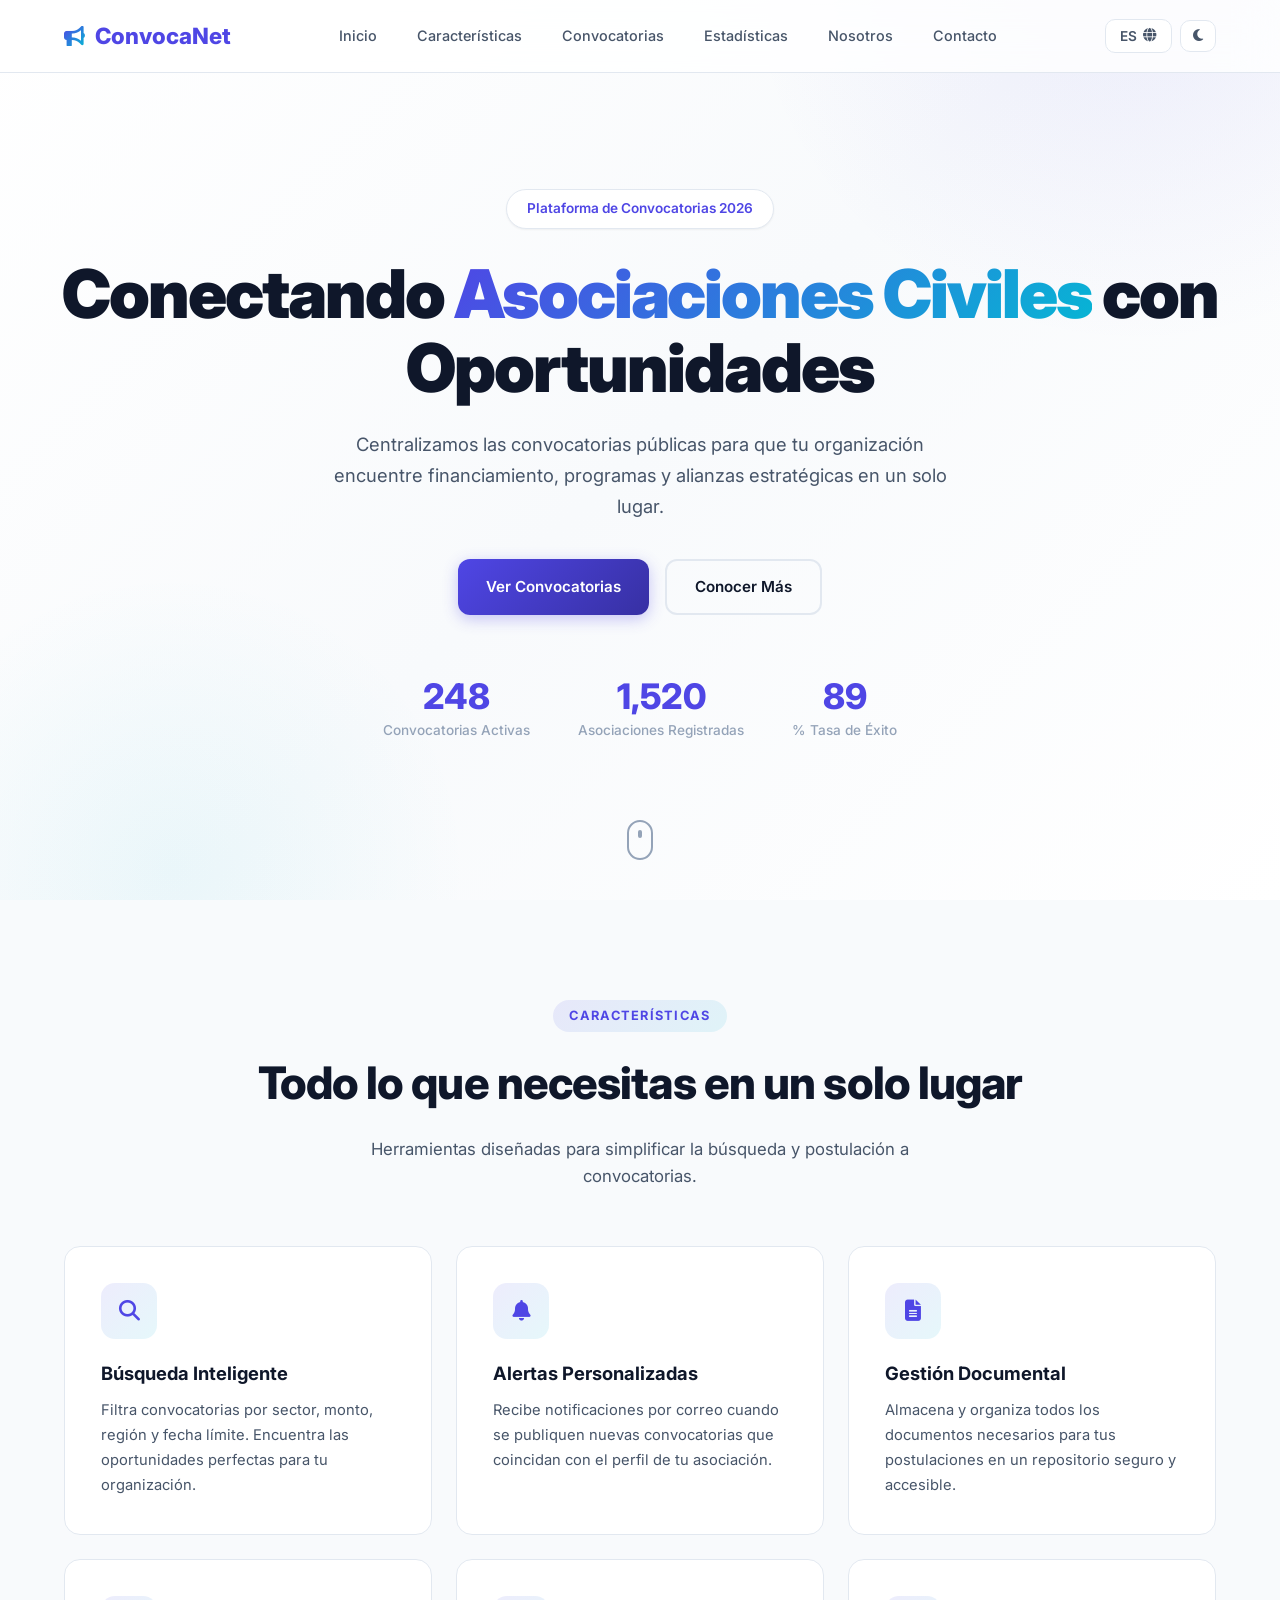
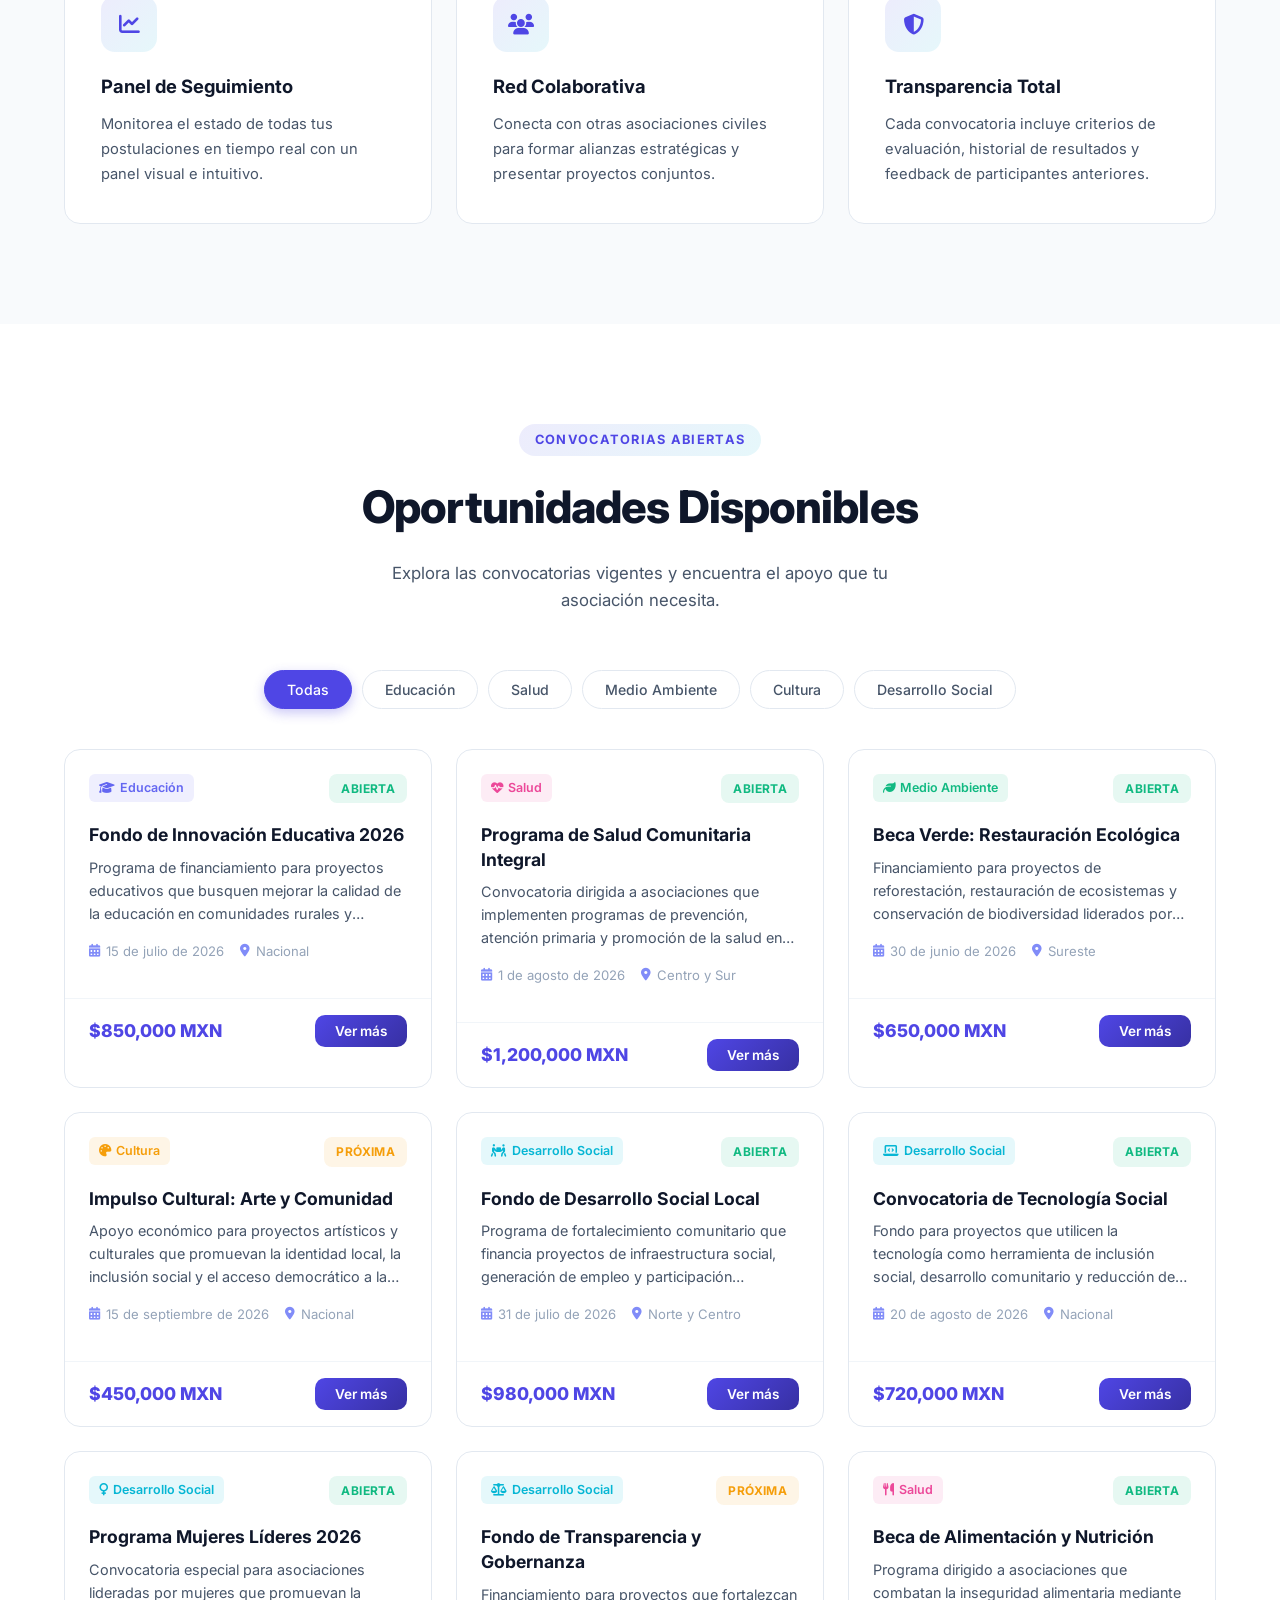
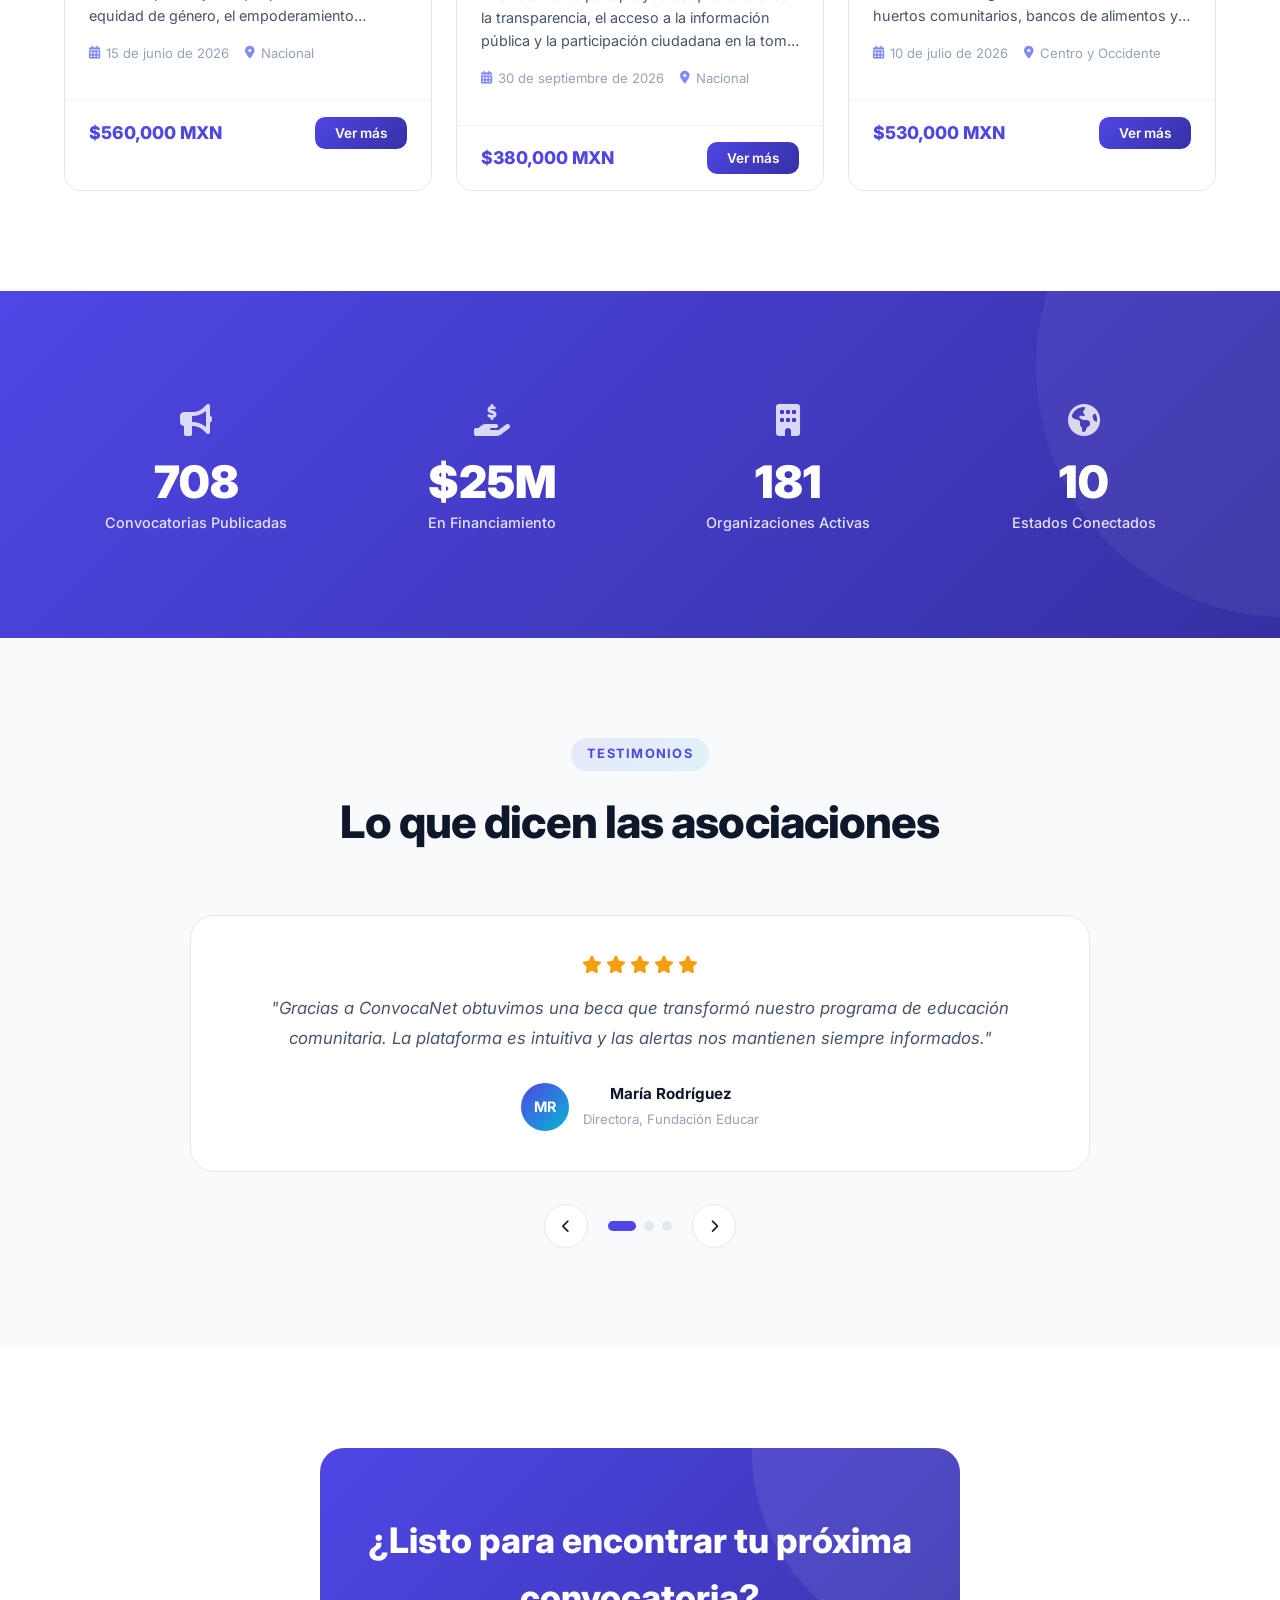
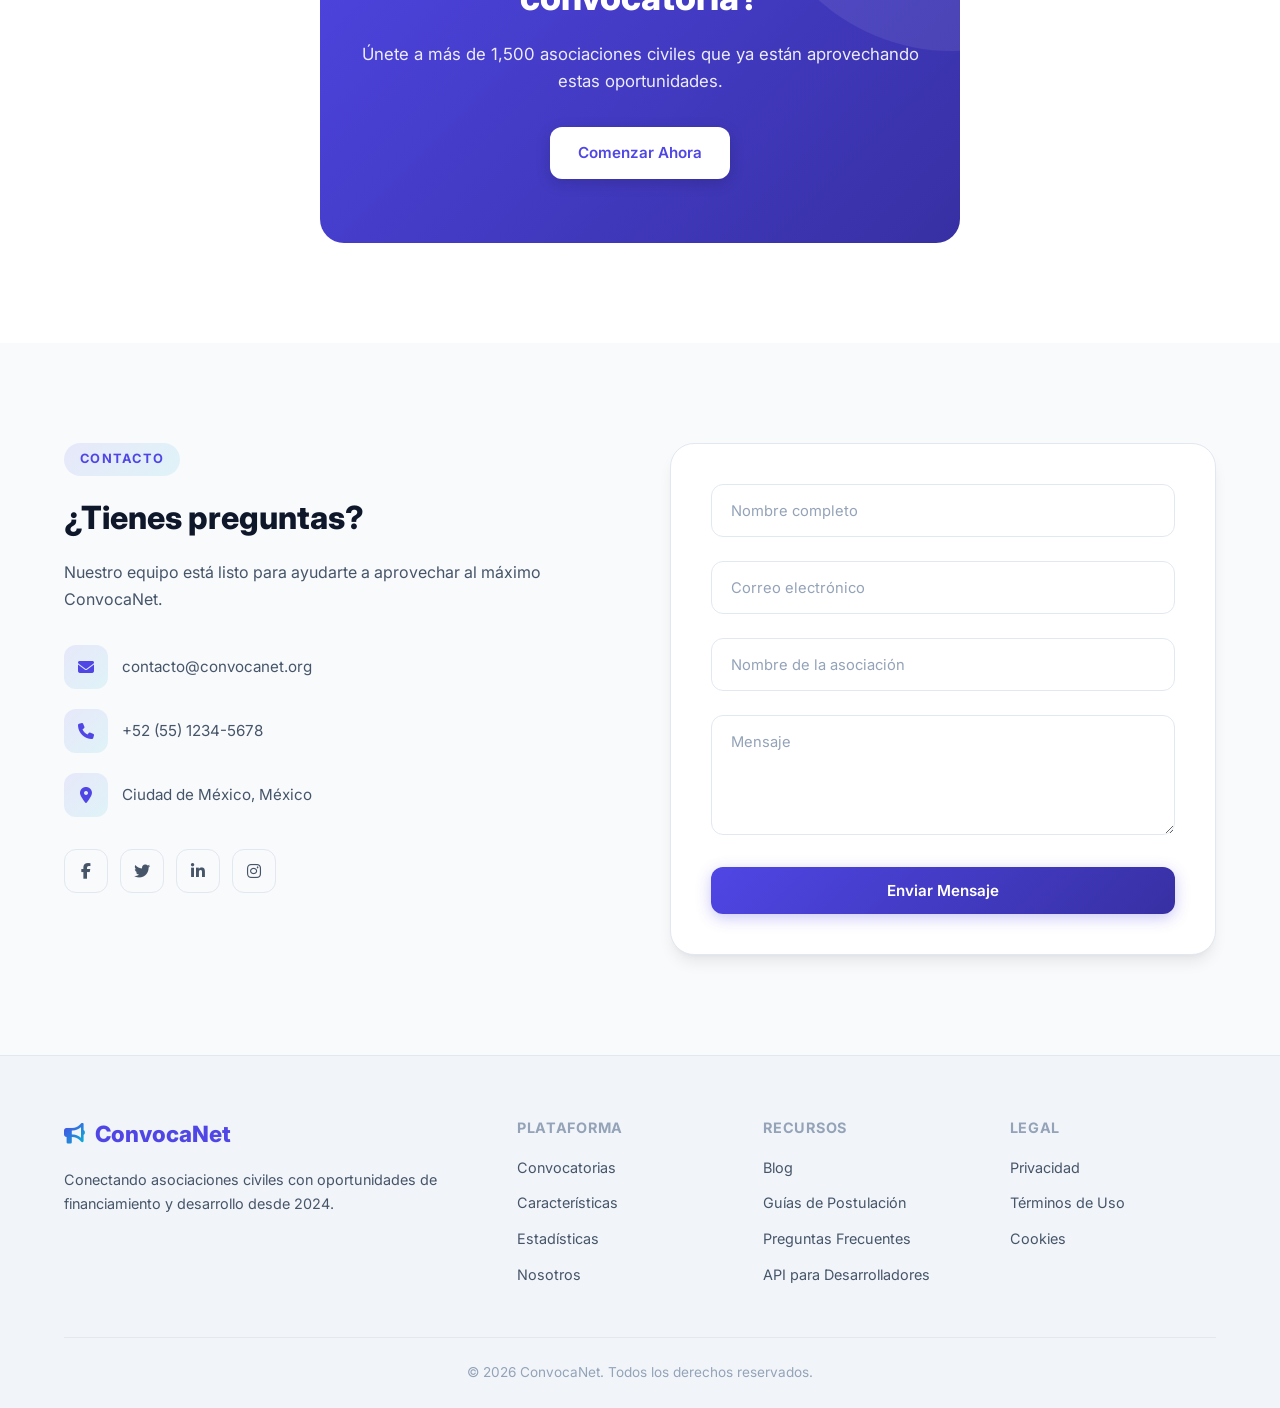
==== index.html @ 748381d0 "Initial commit - ConvocaNet landing page + Flutter app" ====
<!DOCTYPE html>
<html lang="es" data-theme="light">
<head>
    <meta charset="UTF-8">
    <meta name="viewport" content="width=device-width, initial-scale=1.0">
    <title>ConvocaNet - Convocatorias para Asociaciones Civiles</title>
    <link rel="stylesheet" href="styles.css">
    <link href="https://fonts.googleapis.com/css2?family=Inter:wght@300;400;500;600;700;800;900&display=swap" rel="stylesheet">
    <link rel="stylesheet" href="https://cdnjs.cloudflare.com/ajax/libs/font-awesome/6.5.0/css/all.min.css">
</head>
<body>
    <div class="page-particles" id="particles"></div>
    <!-- Navbar -->
    <nav class="navbar" id="navbar">
        <div class="container nav-container">
            <a href="#" class="logo">
                <i class="fas fa-bullhorn"></i>
                <span>ConvocaNet</span>
            </a>
            <ul class="nav-links" id="navLinks">
                <li><a href="#inicio" data-i18n="nav_inicio">Inicio</a></li>
                <li><a href="#caracteristicas" data-i18n="nav_caracteristicas">Características</a></li>
                <li><a href="#convocatorias" data-i18n="nav_convocatorias">Convocatorias</a></li>
                <li><a href="#estadisticas" data-i18n="nav_estadisticas">Estadísticas</a></li>
                <li><a href="#nosotros" data-i18n="nav_nosotros">Nosotros</a></li>
                <li><a href="#contacto" data-i18n="nav_contacto">Contacto</a></li>
            </ul>
            <div class="nav-controls">
                <button class="lang-toggle" id="langToggle" title="Cambiar idioma">
                    <span class="lang-label">ES</span>
                    <i class="fas fa-globe"></i>
                </button>
                <button class="theme-toggle" id="themeToggle" title="Cambiar tema">
                    <i class="fas fa-moon" id="themeIcon"></i>
                </button>
                <button class="hamburger" id="hamburger">
                    <span></span>
                    <span></span>
                    <span></span>
                </button>
            </div>
        </div>
    </nav>

    <!-- Hero Section -->
    <section class="hero" id="inicio">
        <div class="container hero-content">
            <div class="hero-badge" data-i18n="hero_badge">Plataforma de Convocatorias 2026</div>
            <h1 data-i18n="hero_title">Conectando <span class="gradient-text">Asociaciones Civiles</span> con Oportunidades</h1>
            <p class="hero-subtitle" data-i18n="hero_subtitle">Centralizamos las convocatorias públicas para que tu organización encuentre financiamiento, programas y alianzas estratégicas en un solo lugar.</p>
            <div class="hero-buttons">
                <a href="#convocatorias" class="btn btn-primary" data-i18n="hero_btn_ver">Ver Convocatorias</a>
                <a href="#nosotros" class="btn btn-outline" data-i18n="hero_btn_conocer">Conocer Más</a>
            </div>
            <div class="hero-stats">
                <div class="hero-stat">
                    <span class="stat-number" data-count="248">0</span>
                    <span data-i18n="hero_stat_activas">Convocatorias Activas</span>
                </div>
                <div class="hero-stat">
                    <span class="stat-number" data-count="1520">0</span>
                    <span data-i18n="hero_stat_asociaciones">Asociaciones Registradas</span>
                </div>
                <div class="hero-stat">
                    <span class="stat-number" data-count="89">0</span>
                    <span data-i18n="hero_stat_exitos">% Tasa de Éxito</span>
                </div>
            </div>
        </div>
        <div class="scroll-indicator">
            <div class="mouse">
                <div class="wheel"></div>
            </div>
        </div>
    </section>

    <!-- Features Section -->
    <section class="features" id="caracteristicas">
        <div class="container">
            <div class="section-header">
                <span class="section-tag" data-i18n="features_tag">CARACTERÍSTICAS</span>
                <h2 data-i18n="features_title">Todo lo que necesitas en un solo lugar</h2>
                <p data-i18n="features_subtitle">Herramientas diseñadas para simplificar la búsqueda y postulación a convocatorias.</p>
            </div>
            <div class="features-grid">
                <div class="feature-card" data-aos="fade-up">
                    <div class="feature-icon">
                        <i class="fas fa-search"></i>
                    </div>
                    <h3 data-i18n="feature1_title">Búsqueda Inteligente</h3>
                    <p data-i18n="feature1_desc">Filtra convocatorias por sector, monto, región y fecha límite. Encuentra las oportunidades perfectas para tu organización.</p>
                </div>
                <div class="feature-card" data-aos="fade-up" data-aos-delay="100">
                    <div class="feature-icon">
                        <i class="fas fa-bell"></i>
                    </div>
                    <h3 data-i18n="feature2_title">Alertas Personalizadas</h3>
                    <p data-i18n="feature2_desc">Recibe notificaciones por correo cuando se publiquen nuevas convocatorias que coincidan con el perfil de tu asociación.</p>
                </div>
                <div class="feature-card" data-aos="fade-up" data-aos-delay="200">
                    <div class="feature-icon">
                        <i class="fas fa-file-alt"></i>
                    </div>
                    <h3 data-i18n="feature3_title">Gestión Documental</h3>
                    <p data-i18n="feature3_desc">Almacena y organiza todos los documentos necesarios para tus postulaciones en un repositorio seguro y accesible.</p>
                </div>
                <div class="feature-card" data-aos="fade-up" data-aos-delay="300">
                    <div class="feature-icon">
                        <i class="fas fa-chart-line"></i>
                    </div>
                    <h3 data-i18n="feature4_title">Panel de Seguimiento</h3>
                    <p data-i18n="feature4_desc">Monitorea el estado de todas tus postulaciones en tiempo real con un panel visual e intuitivo.</p>
                </div>
                <div class="feature-card" data-aos="fade-up" data-aos-delay="400">
                    <div class="feature-icon">
                        <i class="fas fa-users"></i>
                    </div>
                    <h3 data-i18n="feature5_title">Red Colaborativa</h3>
                    <p data-i18n="feature5_desc">Conecta con otras asociaciones civiles para formar alianzas estratégicas y presentar proyectos conjuntos.</p>
                </div>
                <div class="feature-card" data-aos="fade-up" data-aos-delay="500">
                    <div class="feature-icon">
                        <i class="fas fa-shield-alt"></i>
                    </div>
                    <h3 data-i18n="feature6_title">Transparencia Total</h3>
                    <p data-i18n="feature6_desc">Cada convocatoria incluye criterios de evaluación, historial de resultados y feedback de participantes anteriores.</p>
                </div>
            </div>
        </div>
    </section>

    <!-- Convocatorias Section -->
    <section class="convocatorias" id="convocatorias">
        <div class="container">
            <div class="section-header">
                <span class="section-tag" data-i18n="conv_tag">CONVOCATORIAS ABIERTAS</span>
                <h2 data-i18n="conv_title">Oportunidades Disponibles</h2>
                <p data-i18n="conv_subtitle">Explora las convocatorias vigentes y encuentra el apoyo que tu asociación necesita.</p>
            </div>
            <div class="conv-filters">
                <button class="filter-btn active" data-filter="todas" data-i18n="filter_todas">Todas</button>
                <button class="filter-btn" data-filter="educacion" data-i18n="filter_edu">Educación</button>
                <button class="filter-btn" data-filter="salud" data-i18n="filter_salud">Salud</button>
                <button class="filter-btn" data-filter="medioambiente" data-i18n="filter_ambiente">Medio Ambiente</button>
                <button class="filter-btn" data-filter="cultura" data-i18n="filter_cultura">Cultura</button>
                <button class="filter-btn" data-filter="social" data-i18n="filter_social">Desarrollo Social</button>
            </div>
            <div class="conv-grid" id="convGrid">
                <!-- Cards will be injected by JS -->
            </div>
        </div>
    </section>

    <!-- Stats Section -->
    <section class="stats" id="estadisticas">
        <div class="container">
            <div class="stats-grid">
                <div class="stat-card">
                    <div class="stat-icon"><i class="fas fa-bullhorn"></i></div>
                    <div class="stat-value" data-count="1250">0</div>
                    <div class="stat-label" data-i18n="stats_publicadas">Convocatorias Publicadas</div>
                </div>
                <div class="stat-card">
                    <div class="stat-icon"><i class="fas fa-hand-holding-usd"></i></div>
                    <div class="stat-value">$<span data-count="45">0</span>M</div>
                    <div class="stat-label" data-i18n="stats_financiamiento">En Financiamiento</div>
                </div>
                <div class="stat-card">
                    <div class="stat-icon"><i class="fas fa-building"></i></div>
                    <div class="stat-value" data-count="320">0</div>
                    <div class="stat-label" data-i18n="stats_organizaciones">Organizaciones Activas</div>
                </div>
                <div class="stat-card">
                    <div class="stat-icon"><i class="fas fa-globe-americas"></i></div>
                    <div class="stat-value" data-count="18">0</div>
                    <div class="stat-label" data-i18n="stats_estados">Estados Conectados</div>
                </div>
            </div>
        </div>
    </section>

    <!-- Testimonials -->
    <section class="testimonials" id="nosotros">
        <div class="container">
            <div class="section-header">
                <span class="section-tag" data-i18n="test_tag">TESTIMONIOS</span>
                <h2 data-i18n="test_title">Lo que dicen las asociaciones</h2>
            </div>
            <div class="testimonial-carousel">
                <div class="testimonial-track" id="testimonialTrack">
                    <div class="testimonial-card">
                        <div class="testimonial-stars">
                            <i class="fas fa-star"></i><i class="fas fa-star"></i><i class="fas fa-star"></i><i class="fas fa-star"></i><i class="fas fa-star"></i>
                        </div>
                        <p data-i18n="test1_text">"Gracias a ConvocaNet obtuvimos una beca que transformó nuestro programa de educación comunitaria. La plataforma es intuitiva y las alertas nos mantienen siempre informados."</p>
                        <div class="testimonial-author">
                            <div class="author-avatar">MR</div>
                            <div>
                                <strong>María Rodríguez</strong>
                                <span data-i18n="test1_role">Directora, Fundación Educar</span>
                            </div>
                        </div>
                    </div>
                    <div class="testimonial-card">
                        <div class="testimonial-stars">
                            <i class="fas fa-star"></i><i class="fas fa-star"></i><i class="fas fa-star"></i><i class="fas fa-star"></i><i class="fas fa-star"></i>
                        </div>
                        <p data-i18n="test2_text">"La red colaborativa nos permitió encontrar aliados para un proyecto ambiental que ahora impacta a 5 comunidades. Una herramienta indispensable."</p>
                        <div class="testimonial-author">
                            <div class="author-avatar">CL</div>
                            <div>
                                <strong>Carlos López</strong>
                                <span data-i18n="test2_role">Coordinador, EcoVerde A.C.</span>
                            </div>
                        </div>
                    </div>
                    <div class="testimonial-card">
                        <div class="testimonial-stars">
                            <i class="fas fa-star"></i><i class="fas fa-star"></i><i class="fas fa-star"></i><i class="fas fa-star"></i><i class="fas fa-star-half-alt"></i>
                        </div>
                        <p data-i18n="test3_text">"El panel de seguimiento nos da claridad sobre el estado de nuestras postulaciones. Ya no perdemos oportunidades por fechas límite."</p>
                        <div class="testimonial-author">
                            <div class="author-avatar">AP</div>
                            <div>
                                <strong>Ana Patricia Sánchez</strong>
                                <span data-i18n="test3_role">Presidenta, Manos Unidas A.C.</span>
                            </div>
                        </div>
                    </div>
                </div>
                <div class="carousel-controls">
                    <button class="carousel-btn" id="prevBtn"><i class="fas fa-chevron-left"></i></button>
                    <div class="carousel-dots" id="carouselDots"></div>
                    <button class="carousel-btn" id="nextBtn"><i class="fas fa-chevron-right"></i></button>
                </div>
            </div>
        </div>
    </section>

    <!-- CTA Section -->
    <section class="cta">
        <div class="container">
            <div class="cta-content">
                <h2 data-i18n="cta_title">¿Listo para encontrar tu próxima convocatoria?</h2>
                <p data-i18n="cta_subtitle">Únete a más de 1,500 asociaciones civiles que ya están aprovechando estas oportunidades.</p>
                <a href="#contacto" class="btn btn-white" data-i18n="cta_btn">Comenzar Ahora</a>
            </div>
        </div>
    </section>

    <!-- Contact Section -->
    <section class="contact" id="contacto">
        <div class="container">
            <div class="contact-wrapper">
                <div class="contact-info">
                    <span class="section-tag" data-i18n="contact_tag">CONTACTO</span>
                    <h2 data-i18n="contact_title">¿Tienes preguntas?</h2>
                    <p data-i18n="contact_subtitle">Nuestro equipo está listo para ayudarte a aprovechar al máximo ConvocaNet.</p>
                    <div class="contact-details">
                        <div class="contact-item">
                            <i class="fas fa-envelope"></i>
                            <span>contacto@convocanet.org</span>
                        </div>
                        <div class="contact-item">
                            <i class="fas fa-phone"></i>
                            <span>+52 (55) 1234-5678</span>
                        </div>
                        <div class="contact-item">
                            <i class="fas fa-map-marker-alt"></i>
                            <span data-i18n="contact_dir">Ciudad de México, México</span>
                        </div>
                    </div>
                    <div class="social-links">
                        <a href="#"><i class="fab fa-facebook-f"></i></a>
                        <a href="#"><i class="fab fa-twitter"></i></a>
                        <a href="#"><i class="fab fa-linkedin-in"></i></a>
                        <a href="#"><i class="fab fa-instagram"></i></a>
                    </div>
                </div>
                <form class="contact-form" id="contactForm">
                    <div class="form-group">
                        <input type="text" id="name" required placeholder=" ">
                        <label for="name" data-i18n="form_nombre">Nombre completo</label>
                    </div>
                    <div class="form-group">
                        <input type="email" id="email" required placeholder=" ">
                        <label for="email" data-i18n="form_email">Correo electrónico</label>
                    </div>
                    <div class="form-group">
                        <input type="text" id="org" required placeholder=" ">
                        <label for="org" data-i18n="form_org">Nombre de la asociación</label>
                    </div>
                    <div class="form-group">
                        <textarea id="message" rows="4" required placeholder=" "></textarea>
                        <label for="message" data-i18n="form_msg">Mensaje</label>
                    </div>
                    <button type="submit" class="btn btn-primary btn-full" data-i18n="form_btn">Enviar Mensaje</button>
                </form>
            </div>
        </div>
    </section>

    <!-- Footer -->
    <footer class="footer">
        <div class="container">
            <div class="footer-grid">
                <div class="footer-brand">
                    <a href="#" class="logo">
                        <i class="fas fa-bullhorn"></i>
                        <span>ConvocaNet</span>
                    </a>
                    <p data-i18n="footer_desc">Conectando asociaciones civiles con oportunidades de financiamiento y desarrollo desde 2024.</p>
                </div>
                <div class="footer-links">
                    <h4 data-i18n="footer_plataforma">Plataforma</h4>
                    <ul>
                        <li><a href="#convocatorias" data-i18n="footer_conv">Convocatorias</a></li>
                        <li><a href="#caracteristicas" data-i18n="footer_feat">Características</a></li>
                        <li><a href="#estadisticas" data-i18n="footer_stats">Estadísticas</a></li>
                        <li><a href="#nosotros" data-i18n="footer_nosotros">Nosotros</a></li>
                    </ul>
                </div>
                <div class="footer-links">
                    <h4 data-i18n="footer_recursos">Recursos</h4>
                    <ul>
                        <li><a href="#" data-i18n="footer_blog">Blog</a></li>
                        <li><a href="#" data-i18n="footer_guia">Guías de Postulación</a></li>
                        <li><a href="#" data-i18n="footer_faq">Preguntas Frecuentes</a></li>
                        <li><a href="#" data-i18n="footer_api">API para Desarrolladores</a></li>
                    </ul>
                </div>
                <div class="footer-links">
                    <h4 data-i18n="footer_legal">Legal</h4>
                    <ul>
                        <li><a href="#" data-i18n="footer_priv">Privacidad</a></li>
                        <li><a href="#" data-i18n="footer_terms">Términos de Uso</a></li>
                        <li><a href="#" data-i18n="footer_cookies">Cookies</a></li>
                    </ul>
                </div>
            </div>
            <div class="footer-bottom">
                <p data-i18n="footer_copy">&copy; 2026 ConvocaNet. Todos los derechos reservados.</p>
            </div>
        </div>
    </footer>

    <!-- Modal -->
    <div class="modal-overlay" id="modalOverlay">
        <div class="modal" id="modal">
            <button class="modal-close" id="modalClose"><i class="fas fa-times"></i></button>
            <div class="modal-body" id="modalBody"></div>
        </div>
    </div>

    <!-- Toast -->
    <div class="toast" id="toast">
        <i class="fas fa-check-circle"></i>
        <span id="toastMsg"></span>
    </div>

    <script src="script.js"></script>
</body>
</html>
---- styles.css ----
/* ===== CSS Variables ===== */
:root {
    --primary: #4f46e5;
    --primary-light: #818cf8;
    --primary-dark: #3730a3;
    --accent: #06b6d4;
    --accent-light: #67e8f9;
    --success: #10b981;
    --warning: #f59e0b;
    --danger: #ef4444;

    --bg: #ffffff;
    --bg-secondary: #f8fafc;
    --bg-tertiary: #f1f5f9;
    --surface: #ffffff;
    --surface-hover: #f8fafc;
    --text: #0f172a;
    --text-secondary: #475569;
    --text-muted: #94a3b8;
    --border: #e2e8f0;
    --border-light: #f1f5f9;
    --shadow-sm: 0 1px 2px rgba(0,0,0,0.05);
    --shadow: 0 4px 6px -1px rgba(0,0,0,0.07), 0 2px 4px -2px rgba(0,0,0,0.05);
    --shadow-lg: 0 10px 15px -3px rgba(0,0,0,0.08), 0 4px 6px -4px rgba(0,0,0,0.05);
    --shadow-xl: 0 20px 25px -5px rgba(0,0,0,0.1), 0 8px 10px -6px rgba(0,0,0,0.05);
    --radius: 12px;
    --radius-lg: 16px;
    --radius-xl: 24px;
    --transition: 0.3s cubic-bezier(0.4, 0, 0.2, 1);
}

[data-theme="dark"] {
    --bg: #0f172a;
    --bg-secondary: #1e293b;
    --bg-tertiary: #1e293b;
    --surface: #1e293b;
    --surface-hover: #334155;
    --text: #f1f5f9;
    --text-secondary: #cbd5e1;
    --text-muted: #64748b;
    --border: #334155;
    --border-light: #1e293b;
    --shadow-sm: 0 1px 2px rgba(0,0,0,0.3);
    --shadow: 0 4px 6px -1px rgba(0,0,0,0.4), 0 2px 4px -2px rgba(0,0,0,0.3);
    --shadow-lg: 0 10px 15px -3px rgba(0,0,0,0.5), 0 4px 6px -4px rgba(0,0,0,0.4);
    --shadow-xl: 0 20px 25px -5px rgba(0,0,0,0.6), 0 8px 10px -6px rgba(0,0,0,0.5);
}

/* ===== Reset & Base ===== */
*, *::before, *::after {
    margin: 0;
    padding: 0;
    box-sizing: border-box;
}

html {
    scroll-behavior: smooth;
    scroll-padding-top: 80px;
}

body {
    font-family: 'Inter', -apple-system, BlinkMacSystemFont, sans-serif;
    background: var(--bg);
    color: var(--text);
    line-height: 1.6;
    transition: background var(--transition), color var(--transition);
    overflow-x: hidden;
}

.container {
    max-width: 1200px;
    margin: 0 auto;
    padding: 0 24px;
}

a {
    text-decoration: none;
    color: inherit;
}

/* ===== Navbar ===== */
.navbar {
    position: fixed;
    top: 0;
    left: 0;
    right: 0;
    z-index: 1000;
    background: rgba(255,255,255,0.8);
    backdrop-filter: blur(20px);
    -webkit-backdrop-filter: blur(20px);
    border-bottom: 1px solid var(--border);
    transition: all var(--transition);
}

[data-theme="dark"] .navbar {
    background: rgba(15,23,42,0.85);
}

.navbar.scrolled {
    box-shadow: var(--shadow);
}

.nav-container {
    display: flex;
    align-items: center;
    justify-content: space-between;
    height: 72px;
}

.logo {
    display: flex;
    align-items: center;
    gap: 10px;
    font-weight: 800;
    font-size: 1.4rem;
    color: var(--primary);
}

.logo i {
    font-size: 1.3rem;
    background: linear-gradient(135deg, var(--primary), var(--accent));
    -webkit-background-clip: text;
    -webkit-text-fill-color: transparent;
    background-clip: text;
}

.nav-links {
    display: flex;
    list-style: none;
    gap: 8px;
}

.nav-links a {
    padding: 8px 16px;
    border-radius: 8px;
    font-size: 0.9rem;
    font-weight: 500;
    color: var(--text-secondary);
    transition: all var(--transition);
}

.nav-links a:hover {
    color: var(--primary);
    background: var(--bg-tertiary);
}

.nav-controls {
    display: flex;
    align-items: center;
    gap: 8px;
}

.lang-toggle, .theme-toggle {
    display: flex;
    align-items: center;
    gap: 6px;
    padding: 8px 14px;
    border: 1px solid var(--border);
    border-radius: 10px;
    background: var(--surface);
    color: var(--text-secondary);
    cursor: pointer;
    font-size: 0.85rem;
    font-weight: 600;
    transition: all var(--transition);
    font-family: inherit;
}

.lang-toggle:hover, .theme-toggle:hover {
    border-color: var(--primary);
    color: var(--primary);
    background: var(--bg-tertiary);
}

.theme-toggle {
    padding: 8px 12px;
}

.hamburger {
    display: none;
    flex-direction: column;
    gap: 5px;
    background: none;
    border: none;
    cursor: pointer;
    padding: 4px;
}

.hamburger span {
    display: block;
    width: 24px;
    height: 2px;
    background: var(--text);
    border-radius: 2px;
    transition: all var(--transition);
}

.hamburger.active span:nth-child(1) {
    transform: rotate(45deg) translate(5px, 5px);
}

.hamburger.active span:nth-child(2) {
    opacity: 0;
}

.hamburger.active span:nth-child(3) {
    transform: rotate(-45deg) translate(5px, -5px);
}

/* ===== Buttons ===== */
.btn {
    display: inline-flex;
    align-items: center;
    justify-content: center;
    gap: 8px;
    padding: 14px 28px;
    border-radius: 12px;
    font-size: 0.95rem;
    font-weight: 600;
    cursor: pointer;
    transition: all var(--transition);
    border: none;
    font-family: inherit;
    position: relative;
    overflow: hidden;
}

.btn-primary {
    background: linear-gradient(135deg, var(--primary), var(--primary-dark));
    color: white;
    box-shadow: 0 4px 15px rgba(79,70,229,0.3);
}

.btn-primary:hover {
    transform: translateY(-2px);
    box-shadow: 0 8px 25px rgba(79,70,229,0.4);
}

.btn-outline {
    background: transparent;
    color: var(--text);
    border: 2px solid var(--border);
}

.btn-outline:hover {
    border-color: var(--primary);
    color: var(--primary);
    background: var(--bg-tertiary);
}

.btn-white {
    background: white;
    color: var(--primary);
    box-shadow: 0 4px 15px rgba(0,0,0,0.15);
}

.btn-white:hover {
    transform: translateY(-2px);
    box-shadow: 0 8px 25px rgba(0,0,0,0.2);
}

.btn-full {
    width: 100%;
}

/* ===== Hero Section ===== */
.hero {
    min-height: 100vh;
    display: flex;
    align-items: center;
    justify-content: center;
    position: relative;
    overflow-x: hidden;
    background: linear-gradient(135deg, var(--bg) 0%, var(--bg-secondary) 50%, var(--bg) 100%);
    padding-top: 72px;
}

.hero::before {
    content: '';
    position: absolute;
    top: -50%;
    right: -20%;
    width: 800px;
    height: 800px;
    background: radial-gradient(circle, rgba(79,70,229,0.08) 0%, transparent 70%);
    border-radius: 50%;
    animation: float 20s ease-in-out infinite;
    pointer-events: none;
}

.hero::after {
    content: '';
    position: absolute;
    bottom: -30%;
    left: -10%;
    width: 600px;
    height: 600px;
    background: radial-gradient(circle, rgba(6,182,212,0.06) 0%, transparent 70%);
    border-radius: 50%;
    animation: float 25s ease-in-out infinite reverse;
    pointer-events: none;
}

[data-theme="dark"] .hero::before {
    background: radial-gradient(circle, rgba(79,70,229,0.15) 0%, transparent 70%);
}

[data-theme="dark"] .hero::after {
    background: radial-gradient(circle, rgba(6,182,212,0.1) 0%, transparent 70%);
}

@keyframes float {
    0%, 100% { transform: translate(0, 0) rotate(0deg); }
    33% { transform: translate(30px, -30px) rotate(5deg); }
    66% { transform: translate(-20px, 20px) rotate(-3deg); }
}

.page-particles {
    position: fixed;
    inset: 0;
    overflow: hidden;
    pointer-events: none;
    z-index: 0;
}

.particle {
    position: absolute;
    width: 6px;
    height: 6px;
    background: var(--primary-light);
    border-radius: 50%;
    opacity: 0.2;
    animation: particleFloat linear infinite;
}

@keyframes particleFloat {
    0% { transform: translateY(100vh) rotate(0deg); opacity: 0; }
    10% { opacity: 0.2; }
    90% { opacity: 0.2; }
    100% { transform: translateY(-100px) rotate(720deg); opacity: 0; }
}

.hero-content {
    text-align: center;
    position: relative;
    z-index: 1;
    padding: 80px 0 120px;
}

.hero-badge {
    display: inline-flex;
    align-items: center;
    gap: 8px;
    padding: 8px 20px;
    background: var(--surface);
    border: 1px solid var(--border);
    border-radius: 50px;
    font-size: 0.85rem;
    font-weight: 600;
    color: var(--primary);
    margin-bottom: 28px;
    box-shadow: var(--shadow-sm);
    animation: fadeInDown 0.8s ease;
}

.hero h1 {
    font-size: clamp(2.5rem, 6vw, 4.2rem);
    font-weight: 900;
    line-height: 1.1;
    margin-bottom: 24px;
    letter-spacing: -0.03em;
    animation: fadeInUp 0.8s ease 0.1s both;
}

.gradient-text {
    background: linear-gradient(135deg, var(--primary), var(--accent));
    -webkit-background-clip: text;
    -webkit-text-fill-color: transparent;
    background-clip: text;
}

.hero-subtitle {
    font-size: 1.15rem;
    color: var(--text-secondary);
    max-width: 640px;
    margin: 0 auto 36px;
    line-height: 1.7;
    animation: fadeInUp 0.8s ease 0.2s both;
}

.hero-buttons {
    display: flex;
    gap: 16px;
    justify-content: center;
    flex-wrap: wrap;
    margin-bottom: 60px;
    animation: fadeInUp 0.8s ease 0.3s both;
}

.hero-stats {
    display: flex;
    gap: 48px;
    justify-content: center;
    flex-wrap: wrap;
    animation: fadeInUp 0.8s ease 0.4s both;
}

.hero-stat {
    text-align: center;
}

.hero-stat .stat-number {
    display: block;
    font-size: 2.2rem;
    font-weight: 800;
    color: var(--primary);
    line-height: 1.2;
}

.hero-stat span:last-child {
    font-size: 0.85rem;
    color: var(--text-muted);
    font-weight: 500;
}

.scroll-indicator {
    position: absolute;
    bottom: 40px;
    left: 50%;
    transform: translateX(-50%);
    animation: fadeIn 1s ease 1s both;
}

.mouse {
    width: 26px;
    height: 40px;
    border: 2px solid var(--text-muted);
    border-radius: 13px;
    display: flex;
    justify-content: center;
    padding-top: 8px;
}

.wheel {
    width: 4px;
    height: 8px;
    background: var(--text-muted);
    border-radius: 2px;
    animation: scroll 2s ease-in-out infinite;
}

@keyframes scroll {
    0% { transform: translateY(0); opacity: 1; }
    100% { transform: translateY(12px); opacity: 0; }
}

@keyframes fadeInUp {
    from { opacity: 0; transform: translateY(30px); }
    to { opacity: 1; transform: translateY(0); }
}

@keyframes fadeInDown {
    from { opacity: 0; transform: translateY(-20px); }
    to { opacity: 1; transform: translateY(0); }
}

@keyframes fadeIn {
    from { opacity: 0; }
    to { opacity: 1; }
}

/* ===== Section Headers ===== */
.section-header {
    text-align: center;
    margin-bottom: 56px;
}

.section-tag {
    display: inline-block;
    padding: 6px 16px;
    background: linear-gradient(135deg, rgba(79,70,229,0.1), rgba(6,182,212,0.1));
    color: var(--primary);
    border-radius: 50px;
    font-size: 0.8rem;
    font-weight: 700;
    letter-spacing: 0.1em;
    margin-bottom: 16px;
}

[data-theme="dark"] .section-tag {
    background: linear-gradient(135deg, rgba(79,70,229,0.2), rgba(6,182,212,0.2));
}

.section-header h2 {
    font-size: clamp(1.8rem, 4vw, 2.8rem);
    font-weight: 800;
    letter-spacing: -0.02em;
    margin-bottom: 16px;
}

.section-header p {
    font-size: 1.05rem;
    color: var(--text-secondary);
    max-width: 560px;
    margin: 0 auto;
}

/* ===== Features ===== */
.features {
    padding: 100px 0;
    background: var(--bg-secondary);
}

.features-grid {
    display: grid;
    grid-template-columns: repeat(auto-fit, minmax(320px, 1fr));
    gap: 24px;
}

.feature-card {
    background: var(--surface);
    padding: 36px;
    border-radius: var(--radius-lg);
    border: 1px solid var(--border);
    transition: all var(--transition);
    position: relative;
    overflow: hidden;
}

.feature-card::before {
    content: '';
    position: absolute;
    top: 0;
    left: 0;
    right: 0;
    height: 3px;
    background: linear-gradient(90deg, var(--primary), var(--accent));
    transform: scaleX(0);
    transition: transform var(--transition);
}

.feature-card:hover {
    transform: translateY(-4px);
    box-shadow: var(--shadow-lg);
    border-color: transparent;
}

.feature-card:hover::before {
    transform: scaleX(1);
}

.feature-icon {
    width: 56px;
    height: 56px;
    border-radius: 14px;
    background: linear-gradient(135deg, rgba(79,70,229,0.1), rgba(6,182,212,0.1));
    display: flex;
    align-items: center;
    justify-content: center;
    margin-bottom: 20px;
    font-size: 1.3rem;
    color: var(--primary);
    transition: all var(--transition);
}

[data-theme="dark"] .feature-icon {
    background: linear-gradient(135deg, rgba(79,70,229,0.2), rgba(6,182,212,0.2));
}

.feature-card:hover .feature-icon {
    background: linear-gradient(135deg, var(--primary), var(--accent));
    color: white;
    transform: scale(1.1);
}

.feature-card h3 {
    font-size: 1.15rem;
    font-weight: 700;
    margin-bottom: 10px;
}

.feature-card p {
    color: var(--text-secondary);
    font-size: 0.92rem;
    line-height: 1.7;
}

/* ===== Convocatorias ===== */
.convocatorias {
    padding: 100px 0;
}

.conv-filters {
    display: flex;
    gap: 10px;
    justify-content: center;
    flex-wrap: wrap;
    margin-bottom: 40px;
}

.filter-btn {
    padding: 10px 22px;
    border: 1px solid var(--border);
    border-radius: 50px;
    background: var(--surface);
    color: var(--text-secondary);
    cursor: pointer;
    font-size: 0.88rem;
    font-weight: 500;
    transition: all var(--transition);
    font-family: inherit;
}

.filter-btn:hover {
    border-color: var(--primary);
    color: var(--primary);
}

.filter-btn.active {
    background: var(--primary);
    color: white;
    border-color: var(--primary);
    box-shadow: 0 4px 12px rgba(79,70,229,0.3);
}

.conv-grid {
    display: grid;
    grid-template-columns: repeat(auto-fill, minmax(350px, 1fr));
    gap: 24px;
}

.conv-card {
    background: var(--surface);
    border: 1px solid var(--border);
    border-radius: var(--radius-lg);
    overflow: hidden;
    transition: all var(--transition);
    cursor: pointer;
    position: relative;
}

.conv-card:hover {
    transform: translateY(-6px);
    box-shadow: var(--shadow-xl);
    border-color: transparent;
}

.conv-card-header {
    padding: 24px 24px 0;
    display: flex;
    justify-content: space-between;
    align-items: flex-start;
    gap: 12px;
}

.conv-badge {
    padding: 5px 12px;
    border-radius: 8px;
    font-size: 0.75rem;
    font-weight: 700;
    letter-spacing: 0.03em;
    text-transform: uppercase;
    white-space: nowrap;
}

.conv-badge.abierta {
    background: rgba(16,185,129,0.1);
    color: var(--success);
}

[data-theme="dark"] .conv-badge.abierta {
    background: rgba(16,185,129,0.15);
}

.conv-badge.proxima {
    background: rgba(245,158,11,0.1);
    color: var(--warning);
}

[data-theme="dark"] .conv-badge.proxima {
    background: rgba(245,158,11,0.15);
}

.conv-deadline {
    font-size: 0.8rem;
    color: var(--text-muted);
    display: flex;
    align-items: center;
    gap: 5px;
}

.conv-card-body {
    padding: 20px 24px;
}

.conv-card-body h3 {
    font-size: 1.1rem;
    font-weight: 700;
    margin-bottom: 8px;
    line-height: 1.4;
}

.conv-card-body p {
    font-size: 0.9rem;
    color: var(--text-secondary);
    line-height: 1.6;
    margin-bottom: 16px;
    display: -webkit-box;
    -webkit-line-clamp: 3;
    -webkit-box-orient: vertical;
    overflow: hidden;
}

.conv-meta {
    display: flex;
    gap: 16px;
    flex-wrap: wrap;
    margin-bottom: 16px;
}

.conv-meta-item {
    display: flex;
    align-items: center;
    gap: 6px;
    font-size: 0.82rem;
    color: var(--text-muted);
}

.conv-meta-item i {
    color: var(--primary-light);
    font-size: 0.8rem;
}

.conv-card-footer {
    padding: 16px 24px;
    border-top: 1px solid var(--border-light);
    display: flex;
    justify-content: space-between;
    align-items: center;
}

.conv-amount {
    font-size: 1.1rem;
    font-weight: 800;
    color: var(--primary);
}

.conv-apply {
    padding: 8px 20px;
    background: linear-gradient(135deg, var(--primary), var(--primary-dark));
    color: white;
    border: none;
    border-radius: 10px;
    font-size: 0.85rem;
    font-weight: 600;
    cursor: pointer;
    transition: all var(--transition);
    font-family: inherit;
}

.conv-apply:hover {
    transform: scale(1.05);
    box-shadow: 0 4px 12px rgba(79,70,229,0.3);
}

/* Category Colors */
.conv-category {
    display: inline-flex;
    align-items: center;
    gap: 5px;
    font-size: 0.78rem;
    font-weight: 600;
    padding: 4px 10px;
    border-radius: 6px;
}

.cat-educacion { background: rgba(99,102,241,0.1); color: #6366f1; }
.cat-salud { background: rgba(236,72,153,0.1); color: #ec4899; }
.cat-medioambiente { background: rgba(16,185,129,0.1); color: #10b981; }
.cat-cultura { background: rgba(245,158,11,0.1); color: #f59e0b; }
.cat-social { background: rgba(6,182,212,0.1); color: #06b6d4; }

[data-theme="dark"] .cat-educacion { background: rgba(99,102,241,0.15); }
[data-theme="dark"] .cat-salud { background: rgba(236,72,153,0.15); }
[data-theme="dark"] .cat-medioambiente { background: rgba(16,185,129,0.15); }
[data-theme="dark"] .cat-cultura { background: rgba(245,158,11,0.15); }
[data-theme="dark"] .cat-social { background: rgba(6,182,212,0.15); }

/* ===== Stats ===== */
.stats {
    padding: 80px 0;
    background: linear-gradient(135deg, var(--primary), var(--primary-dark));
    color: white;
    position: relative;
    overflow: hidden;
}

.stats::before {
    content: '';
    position: absolute;
    top: -50%;
    right: -20%;
    width: 500px;
    height: 500px;
    background: rgba(255,255,255,0.05);
    border-radius: 50%;
}

.stats-grid {
    display: grid;
    grid-template-columns: repeat(auto-fit, minmax(200px, 1fr));
    gap: 32px;
    position: relative;
    z-index: 1;
}

.stat-card {
    text-align: center;
    padding: 24px;
}

.stat-icon {
    font-size: 2rem;
    margin-bottom: 12px;
    opacity: 0.8;
}

.stat-value {
    font-size: 2.8rem;
    font-weight: 900;
    margin-bottom: 4px;
    line-height: 1.1;
}

.stat-label {
    font-size: 0.9rem;
    opacity: 0.85;
    font-weight: 500;
}

/* ===== Testimonials ===== */
.testimonials {
    padding: 100px 0;
    background: var(--bg-secondary);
}

.testimonial-carousel {
    max-width: 900px;
    margin: 0 auto;
    overflow: hidden;
    position: relative;
}

.testimonial-track {
    display: flex;
    transition: transform 0.5s cubic-bezier(0.4, 0, 0.2, 1);
}

.testimonial-card {
    min-width: 100%;
    padding: 40px;
    background: var(--surface);
    border: 1px solid var(--border);
    border-radius: var(--radius-xl);
    text-align: center;
}

.testimonial-stars {
    color: #f59e0b;
    margin-bottom: 20px;
    font-size: 1.1rem;
    display: flex;
    justify-content: center;
    gap: 4px;
}

.testimonial-card p {
    font-size: 1.05rem;
    color: var(--text-secondary);
    line-height: 1.8;
    margin-bottom: 28px;
    font-style: italic;
}

.testimonial-author {
    display: flex;
    align-items: center;
    justify-content: center;
    gap: 14px;
}

.author-avatar {
    width: 48px;
    height: 48px;
    border-radius: 50%;
    background: linear-gradient(135deg, var(--primary), var(--accent));
    color: white;
    display: flex;
    align-items: center;
    justify-content: center;
    font-weight: 700;
    font-size: 0.9rem;
}

.testimonial-author strong {
    display: block;
    font-size: 0.95rem;
}

.testimonial-author span {
    font-size: 0.82rem;
    color: var(--text-muted);
}

.carousel-controls {
    display: flex;
    align-items: center;
    justify-content: center;
    gap: 20px;
    margin-top: 32px;
}

.carousel-btn {
    width: 44px;
    height: 44px;
    border-radius: 50%;
    border: 1px solid var(--border);
    background: var(--surface);
    color: var(--text);
    cursor: pointer;
    transition: all var(--transition);
    display: flex;
    align-items: center;
    justify-content: center;
}

.carousel-btn:hover {
    background: var(--primary);
    color: white;
    border-color: var(--primary);
}

.carousel-dots {
    display: flex;
    gap: 8px;
}

.carousel-dot {
    width: 10px;
    height: 10px;
    border-radius: 50%;
    background: var(--border);
    cursor: pointer;
    transition: all var(--transition);
}

.carousel-dot.active {
    background: var(--primary);
    width: 28px;
    border-radius: 5px;
}

/* ===== CTA ===== */
.cta {
    padding: 100px 0;
    background: var(--bg);
}

.cta-content {
    text-align: center;
    max-width: 640px;
    margin: 0 auto;
    padding: 64px 40px;
    background: linear-gradient(135deg, var(--primary), var(--primary-dark));
    border-radius: var(--radius-xl);
    color: white;
    position: relative;
    overflow: hidden;
}

.cta-content::before {
    content: '';
    position: absolute;
    top: -50%;
    right: -30%;
    width: 400px;
    height: 400px;
    background: rgba(255,255,255,0.08);
    border-radius: 50%;
}

.cta-content h2 {
    font-size: clamp(1.6rem, 3vw, 2.2rem);
    font-weight: 800;
    margin-bottom: 16px;
    position: relative;
}

.cta-content p {
    opacity: 0.9;
    margin-bottom: 32px;
    font-size: 1.05rem;
    position: relative;
}

.cta .btn-white {
    position: relative;
}

/* ===== Contact ===== */
.contact {
    padding: 100px 0;
    background: var(--bg-secondary);
}

.contact-wrapper {
    display: grid;
    grid-template-columns: 1fr 1fr;
    gap: 60px;
    align-items: start;
}

.contact-info .section-tag {
    margin-bottom: 16px;
}

.contact-info h2 {
    font-size: 2rem;
    font-weight: 800;
    margin-bottom: 16px;
}

.contact-info > p {
    color: var(--text-secondary);
    margin-bottom: 32px;
    line-height: 1.7;
}

.contact-details {
    display: flex;
    flex-direction: column;
    gap: 20px;
    margin-bottom: 32px;
}

.contact-item {
    display: flex;
    align-items: center;
    gap: 14px;
    font-size: 0.95rem;
    color: var(--text-secondary);
}

.contact-item i {
    width: 44px;
    height: 44px;
    border-radius: 12px;
    background: linear-gradient(135deg, rgba(79,70,229,0.1), rgba(6,182,212,0.1));
    color: var(--primary);
    display: flex;
    align-items: center;
    justify-content: center;
    font-size: 1rem;
    flex-shrink: 0;
}

[data-theme="dark"] .contact-item i {
    background: linear-gradient(135deg, rgba(79,70,229,0.2), rgba(6,182,212,0.2));
}

.social-links {
    display: flex;
    gap: 12px;
}

.social-links a {
    width: 44px;
    height: 44px;
    border-radius: 12px;
    border: 1px solid var(--border);
    display: flex;
    align-items: center;
    justify-content: center;
    color: var(--text-secondary);
    transition: all var(--transition);
}

.social-links a:hover {
    background: var(--primary);
    color: white;
    border-color: var(--primary);
    transform: translateY(-3px);
}

.contact-form {
    background: var(--surface);
    padding: 40px;
    border-radius: var(--radius-xl);
    border: 1px solid var(--border);
    box-shadow: var(--shadow-lg);
}

.form-group {
    position: relative;
    margin-bottom: 24px;
}

.form-group input, .form-group textarea {
    width: 100%;
    padding: 16px;
    border: 1px solid var(--border);
    border-radius: var(--radius);
    background: var(--bg);
    color: var(--text);
    font-size: 0.95rem;
    font-family: inherit;
    transition: all var(--transition);
    outline: none;
}

.form-group input:focus, .form-group textarea:focus {
    border-color: var(--primary);
    box-shadow: 0 0 0 3px rgba(79,70,229,0.1);
}

.form-group label {
    position: absolute;
    left: 16px;
    top: 16px;
    color: var(--text-muted);
    font-size: 0.92rem;
    transition: all var(--transition);
    pointer-events: none;
    background: var(--bg);
    padding: 0 4px;
}

.form-group input:focus + label,
.form-group input:not(:placeholder-shown) + label,
.form-group textarea:focus + label,
.form-group textarea:not(:placeholder-shown) + label {
    top: -8px;
    font-size: 0.78rem;
    color: var(--primary);
    font-weight: 600;
}

.form-group textarea {
    resize: vertical;
    min-height: 120px;
}

/* ===== Footer ===== */
.footer {
    padding: 60px 0 0;
    background: var(--bg-tertiary);
    border-top: 1px solid var(--border);
}

.footer-grid {
    display: grid;
    grid-template-columns: 2fr 1fr 1fr 1fr;
    gap: 40px;
    padding-bottom: 40px;
}

.footer-brand .logo {
    margin-bottom: 16px;
}

.footer-brand p {
    color: var(--text-secondary);
    font-size: 0.9rem;
    line-height: 1.7;
}

.footer-links h4 {
    font-size: 0.9rem;
    font-weight: 700;
    margin-bottom: 16px;
    text-transform: uppercase;
    letter-spacing: 0.05em;
    color: var(--text-muted);
}

.footer-links ul {
    list-style: none;
}

.footer-links li {
    margin-bottom: 10px;
}

.footer-links a {
    color: var(--text-secondary);
    font-size: 0.9rem;
    transition: color var(--transition);
}

.footer-links a:hover {
    color: var(--primary);
}

.footer-bottom {
    padding: 24px 0;
    border-top: 1px solid var(--border);
    text-align: center;
    font-size: 0.85rem;
    color: var(--text-muted);
}

/* ===== Modal ===== */
.modal-overlay {
    position: fixed;
    inset: 0;
    background: rgba(0,0,0,0.5);
    backdrop-filter: blur(8px);
    z-index: 2000;
    display: flex;
    align-items: center;
    justify-content: center;
    opacity: 0;
    visibility: hidden;
    transition: all 0.3s ease;
    padding: 24px;
}

.modal-overlay.active {
    opacity: 1;
    visibility: visible;
}

.modal {
    background: var(--surface);
    border-radius: var(--radius-xl);
    max-width: 600px;
    width: 100%;
    max-height: 80vh;
    overflow-y: auto;
    transform: translateY(20px) scale(0.95);
    transition: all 0.3s ease;
    position: relative;
}

.modal-overlay.active .modal {
    transform: translateY(0) scale(1);
}

.modal-close {
    position: absolute;
    top: 16px;
    right: 16px;
    width: 36px;
    height: 36px;
    border-radius: 50%;
    border: none;
    background: var(--bg-tertiary);
    color: var(--text);
    cursor: pointer;
    display: flex;
    align-items: center;
    justify-content: center;
    transition: all var(--transition);
    z-index: 1;
}

.modal-close:hover {
    background: var(--danger);
    color: white;
}

.modal-body {
    padding: 40px;
}

.modal-body h2 {
    font-size: 1.4rem;
    font-weight: 800;
    margin-bottom: 12px;
    padding-right: 40px;
}

.modal-body .modal-badge {
    display: inline-block;
    padding: 4px 12px;
    border-radius: 8px;
    font-size: 0.75rem;
    font-weight: 700;
    margin-bottom: 16px;
}

.modal-body .modal-desc {
    color: var(--text-secondary);
    line-height: 1.8;
    margin-bottom: 24px;
}

.modal-body .modal-details {
    display: grid;
    grid-template-columns: 1fr 1fr;
    gap: 16px;
    margin-bottom: 24px;
}

.modal-detail-item {
    padding: 14px;
    background: var(--bg-tertiary);
    border-radius: var(--radius);
}

.modal-detail-item label {
    display: block;
    font-size: 0.75rem;
    color: var(--text-muted);
    text-transform: uppercase;
    font-weight: 600;
    letter-spacing: 0.05em;
    margin-bottom: 4px;
}

.modal-detail-item span {
    font-weight: 700;
    font-size: 0.95rem;
}

.modal-body .modal-btn {
    width: 100%;
}

/* ===== Toast ===== */
.toast {
    position: fixed;
    bottom: 30px;
    right: 30px;
    padding: 16px 24px;
    background: var(--success);
    color: white;
    border-radius: var(--radius);
    display: flex;
    align-items: center;
    gap: 10px;
    font-weight: 600;
    font-size: 0.9rem;
    box-shadow: var(--shadow-xl);
    transform: translateY(100px);
    opacity: 0;
    transition: all 0.4s cubic-bezier(0.4, 0, 0.2, 1);
    z-index: 3000;
}

.toast.show {
    transform: translateY(0);
    opacity: 1;
}

/* ===== Animations on scroll ===== */
[data-aos="fade-up"] {
    opacity: 0;
    transform: translateY(30px);
    transition: all 0.6s cubic-bezier(0.4, 0, 0.2, 1);
}

[data-aos="fade-up"].aos-animate {
    opacity: 1;
    transform: translateY(0);
}

/* ===== Responsive ===== */
@media (max-width: 1024px) {
    .footer-grid {
        grid-template-columns: 1fr 1fr;
    }
}

@media (max-width: 768px) {
    .nav-links {
        position: fixed;
        top: 72px;
        left: 0;
        right: 0;
        background: var(--surface);
        flex-direction: column;
        padding: 24px;
        gap: 4px;
        border-bottom: 1px solid var(--border);
        transform: translateY(-100%);
        opacity: 0;
        visibility: hidden;
        transition: all var(--transition);
    }

    .nav-links.active {
        transform: translateY(0);
        opacity: 1;
        visibility: visible;
    }

    .hamburger {
        display: flex;
    }

    .features-grid {
        grid-template-columns: 1fr;
    }

    .conv-grid {
        grid-template-columns: 1fr;
    }

    .contact-wrapper {
        grid-template-columns: 1fr;
    }

    .footer-grid {
        grid-template-columns: 1fr;
        gap: 30px;
    }

    .hero-stats {
        gap: 24px;
    }

    .modal-body .modal-details {
        grid-template-columns: 1fr;
    }
}

@media (max-width: 480px) {
    .hero-buttons {
        flex-direction: column;
        align-items: center;
    }

    .btn {
        width: 100%;
        max-width: 280px;
    }

    .conv-filters {
        gap: 6px;
    }

    .filter-btn {
        padding: 8px 14px;
        font-size: 0.8rem;
    }
}
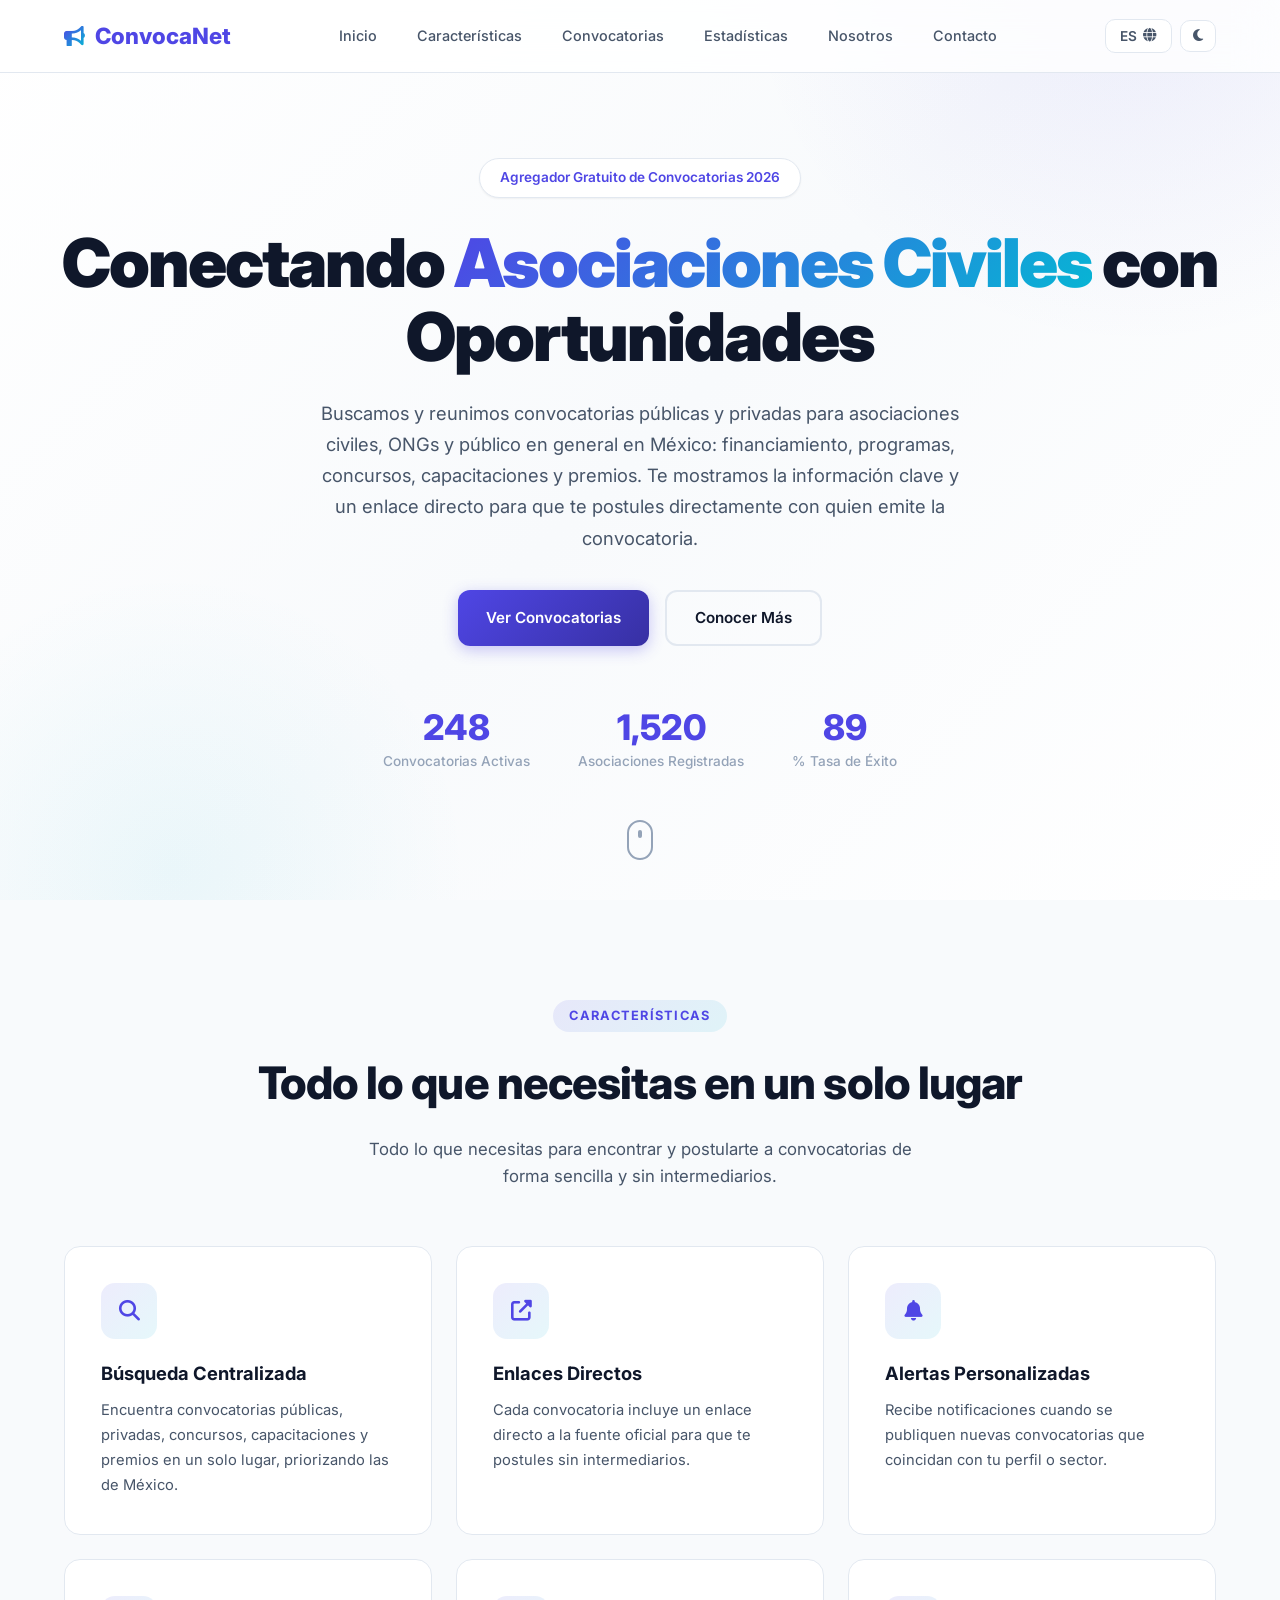
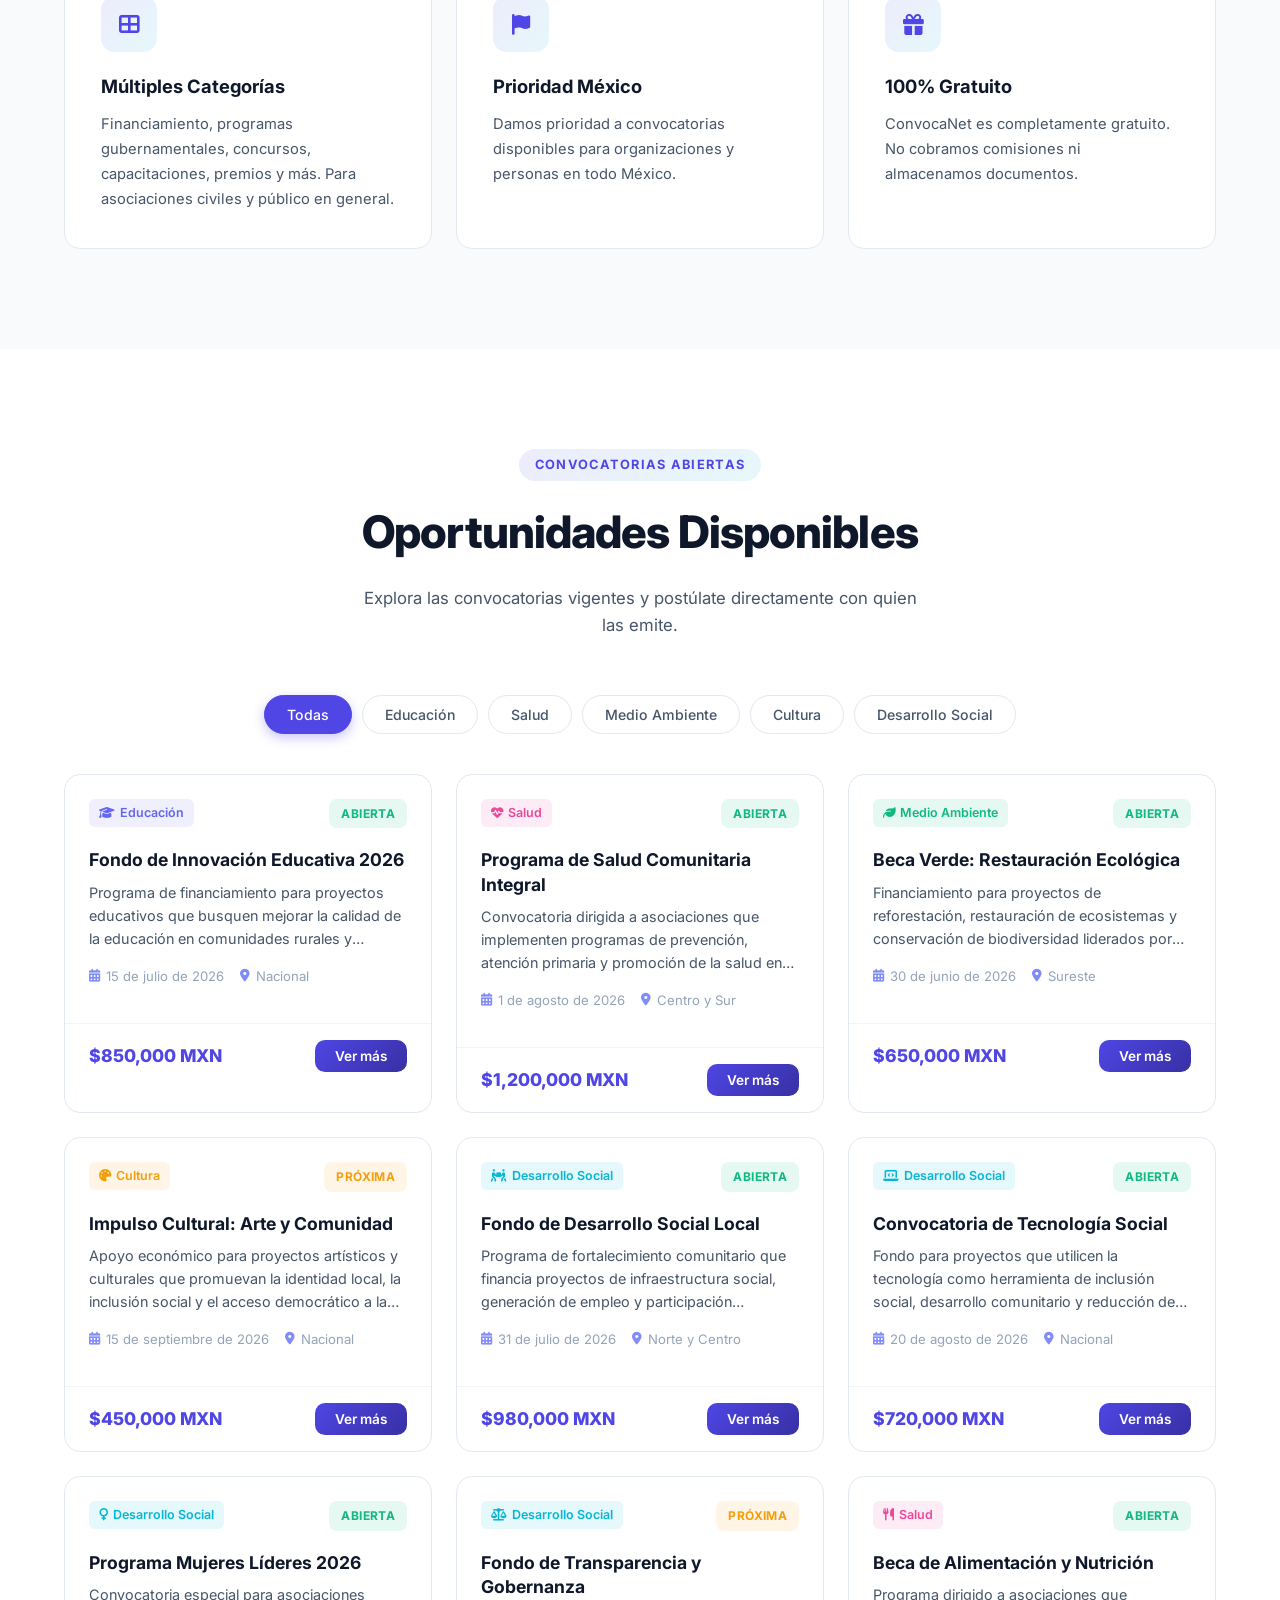
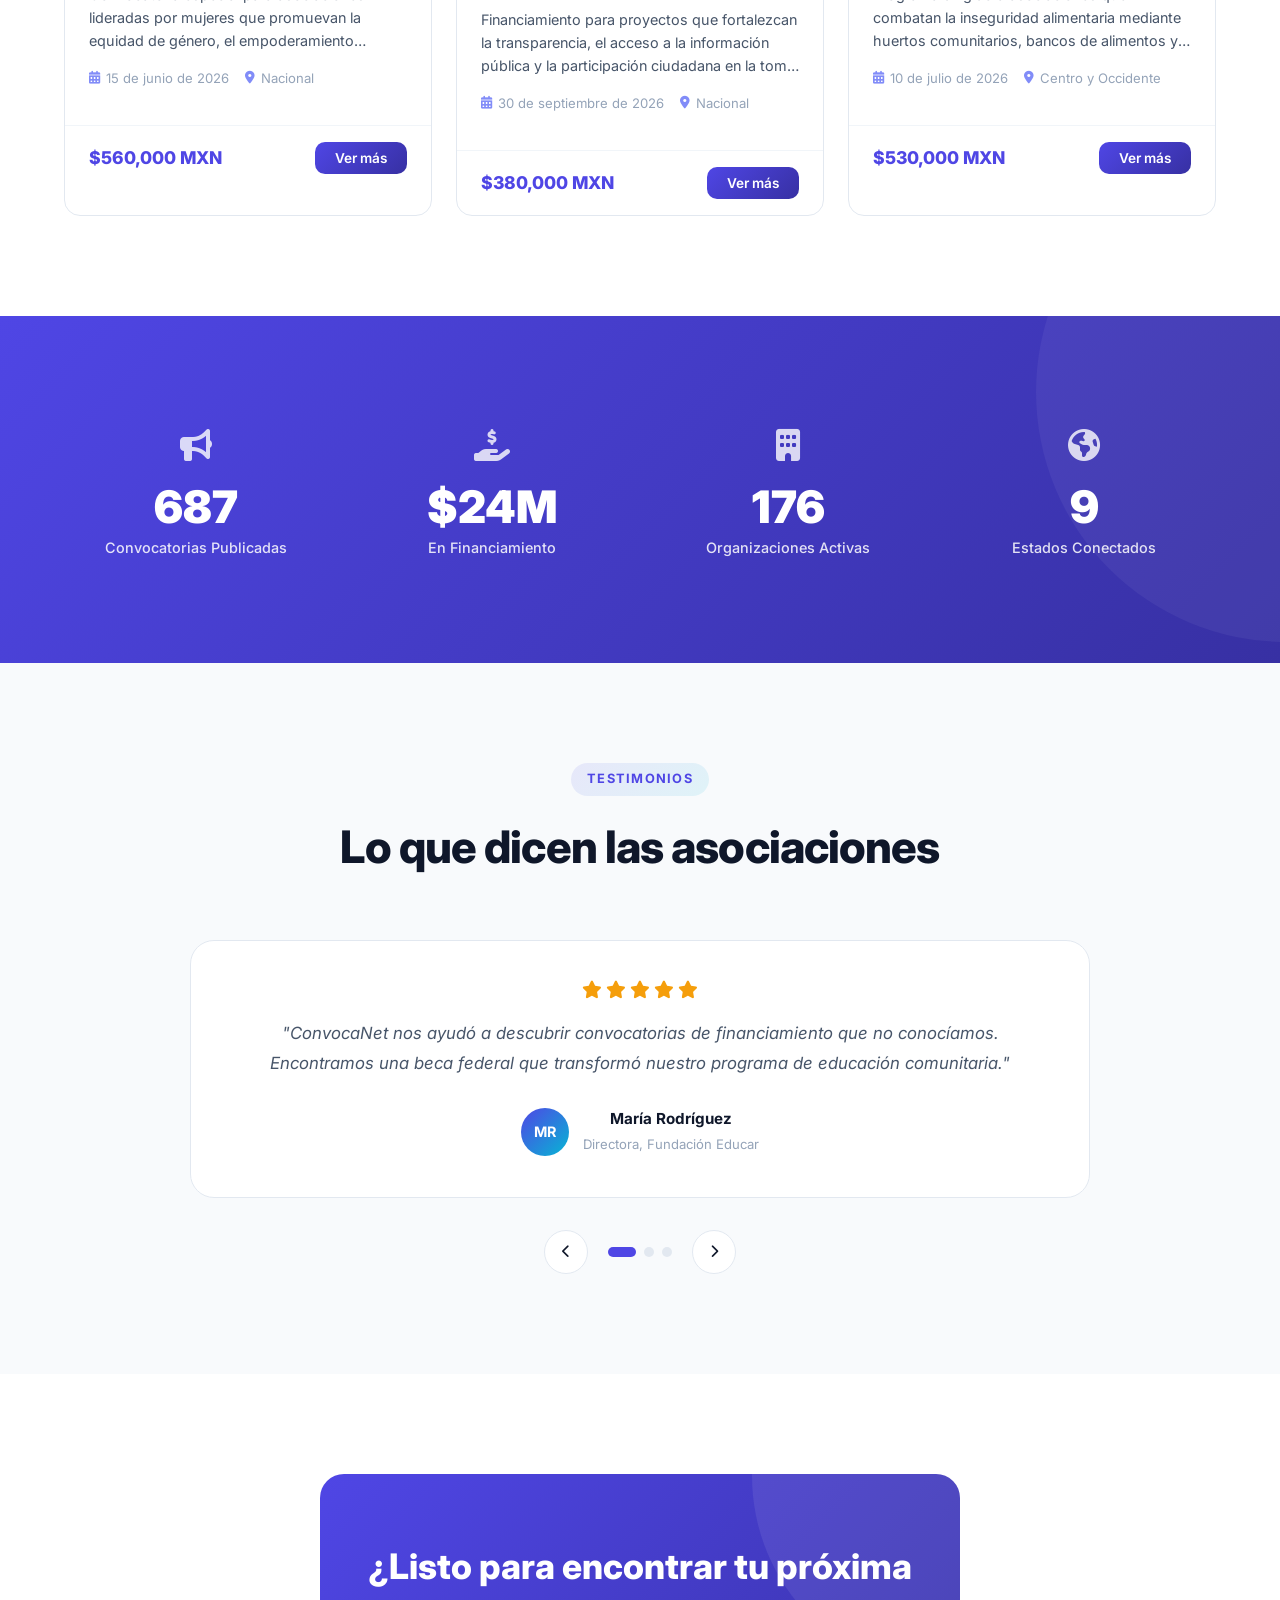
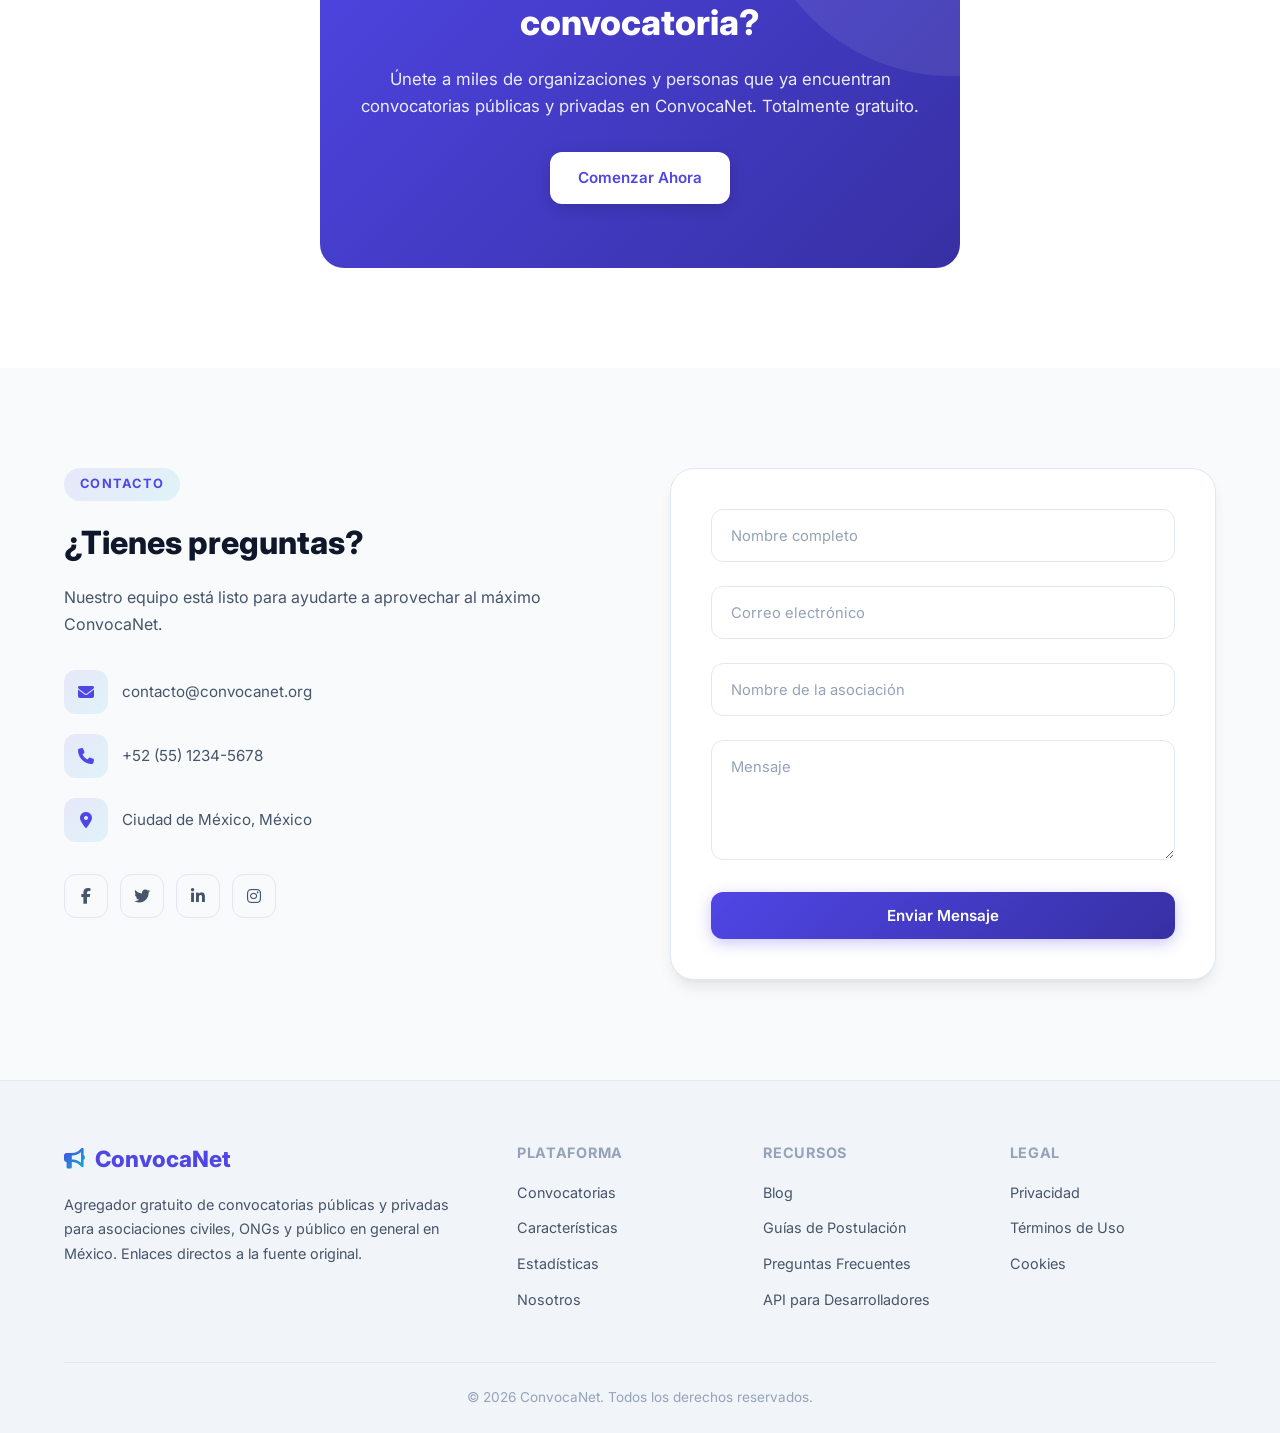
==== commit c3899bb5: "feat: reposition ConvocaNet as free aggregator of public/private calls - Hero: updated badge, subtit" ====
--- a/index.html
+++ b/index.html
@@ -3,7 +3,7 @@
 <head>
     <meta charset="UTF-8">
     <meta name="viewport" content="width=device-width, initial-scale=1.0">
-    <title>ConvocaNet - Convocatorias para Asociaciones Civiles</title>
+    <title>ConvocaNet - Agregador Gratuito de Convocatorias en México</title>
     <link rel="stylesheet" href="styles.css">
     <link href="https://fonts.googleapis.com/css2?family=Inter:wght@300;400;500;600;700;800;900&display=swap" rel="stylesheet">
     <link rel="stylesheet" href="https://cdnjs.cloudflare.com/ajax/libs/font-awesome/6.5.0/css/all.min.css">
@@ -45,9 +45,9 @@
     <!-- Hero Section -->
     <section class="hero" id="inicio">
         <div class="container hero-content">
-            <div class="hero-badge" data-i18n="hero_badge">Plataforma de Convocatorias 2026</div>
+            <div class="hero-badge" data-i18n="hero_badge">Agregador Gratuito de Convocatorias 2026</div>
             <h1 data-i18n="hero_title">Conectando <span class="gradient-text">Asociaciones Civiles</span> con Oportunidades</h1>
-            <p class="hero-subtitle" data-i18n="hero_subtitle">Centralizamos las convocatorias públicas para que tu organización encuentre financiamiento, programas y alianzas estratégicas en un solo lugar.</p>
+            <p class="hero-subtitle" data-i18n="hero_subtitle">Buscamos y reunimos convocatorias públicas y privadas para asociaciones civiles, ONGs y público en general en México: financiamiento, programas, concursos, capacitaciones y premios. Te mostramos la información clave y un enlace directo para que te postules directamente con quien emite la convocatoria.</p>
             <div class="hero-buttons">
                 <a href="#convocatorias" class="btn btn-primary" data-i18n="hero_btn_ver">Ver Convocatorias</a>
                 <a href="#nosotros" class="btn btn-outline" data-i18n="hero_btn_conocer">Conocer Más</a>
@@ -80,50 +80,50 @@
             <div class="section-header">
                 <span class="section-tag" data-i18n="features_tag">CARACTERÍSTICAS</span>
                 <h2 data-i18n="features_title">Todo lo que necesitas en un solo lugar</h2>
-                <p data-i18n="features_subtitle">Herramientas diseñadas para simplificar la búsqueda y postulación a convocatorias.</p>
+                <p data-i18n="features_subtitle">Todo lo que necesitas para encontrar y postularte a convocatorias de forma sencilla y sin intermediarios.</p>
             </div>
             <div class="features-grid">
                 <div class="feature-card" data-aos="fade-up">
                     <div class="feature-icon">
                         <i class="fas fa-search"></i>
                     </div>
-                    <h3 data-i18n="feature1_title">Búsqueda Inteligente</h3>
-                    <p data-i18n="feature1_desc">Filtra convocatorias por sector, monto, región y fecha límite. Encuentra las oportunidades perfectas para tu organización.</p>
+                    <h3 data-i18n="feature1_title">Búsqueda Centralizada</h3>
+                    <p data-i18n="feature1_desc">Encuentra convocatorias públicas, privadas, concursos, capacitaciones y premios en un solo lugar, priorizando las de México.</p>
                 </div>
                 <div class="feature-card" data-aos="fade-up" data-aos-delay="100">
                     <div class="feature-icon">
+                        <i class="fas fa-external-link-alt"></i>
+                    </div>
+                    <h3 data-i18n="feature2_title">Enlaces Directos</h3>
+                    <p data-i18n="feature2_desc">Cada convocatoria incluye un enlace directo a la fuente oficial para que te postules sin intermediarios.</p>
+                </div>
+                <div class="feature-card" data-aos="fade-up" data-aos-delay="200">
+                    <div class="feature-icon">
                         <i class="fas fa-bell"></i>
                     </div>
-                    <h3 data-i18n="feature2_title">Alertas Personalizadas</h3>
-                    <p data-i18n="feature2_desc">Recibe notificaciones por correo cuando se publiquen nuevas convocatorias que coincidan con el perfil de tu asociación.</p>
-                </div>
-                <div class="feature-card" data-aos="fade-up" data-aos-delay="200">
-                    <div class="feature-icon">
-                        <i class="fas fa-file-alt"></i>
-                    </div>
-                    <h3 data-i18n="feature3_title">Gestión Documental</h3>
-                    <p data-i18n="feature3_desc">Almacena y organiza todos los documentos necesarios para tus postulaciones en un repositorio seguro y accesible.</p>
+                    <h3 data-i18n="feature3_title">Alertas Personalizadas</h3>
+                    <p data-i18n="feature3_desc">Recibe notificaciones cuando se publiquen nuevas convocatorias que coincidan con tu perfil o sector.</p>
                 </div>
                 <div class="feature-card" data-aos="fade-up" data-aos-delay="300">
                     <div class="feature-icon">
-                        <i class="fas fa-chart-line"></i>
-                    </div>
-                    <h3 data-i18n="feature4_title">Panel de Seguimiento</h3>
-                    <p data-i18n="feature4_desc">Monitorea el estado de todas tus postulaciones en tiempo real con un panel visual e intuitivo.</p>
+                        <i class="fas fa-th-large"></i>
+                    </div>
+                    <h3 data-i18n="feature4_title">Múltiples Categorías</h3>
+                    <p data-i18n="feature4_desc">Financiamiento, programas gubernamentales, concursos, capacitaciones, premios y más. Para asociaciones civiles y público en general.</p>
                 </div>
                 <div class="feature-card" data-aos="fade-up" data-aos-delay="400">
                     <div class="feature-icon">
-                        <i class="fas fa-users"></i>
-                    </div>
-                    <h3 data-i18n="feature5_title">Red Colaborativa</h3>
-                    <p data-i18n="feature5_desc">Conecta con otras asociaciones civiles para formar alianzas estratégicas y presentar proyectos conjuntos.</p>
+                        <i class="fas fa-flag"></i>
+                    </div>
+                    <h3 data-i18n="feature5_title">Prioridad México</h3>
+                    <p data-i18n="feature5_desc">Damos prioridad a convocatorias disponibles para organizaciones y personas en todo México.</p>
                 </div>
                 <div class="feature-card" data-aos="fade-up" data-aos-delay="500">
                     <div class="feature-icon">
-                        <i class="fas fa-shield-alt"></i>
-                    </div>
-                    <h3 data-i18n="feature6_title">Transparencia Total</h3>
-                    <p data-i18n="feature6_desc">Cada convocatoria incluye criterios de evaluación, historial de resultados y feedback de participantes anteriores.</p>
+                        <i class="fas fa-gift"></i>
+                    </div>
+                    <h3 data-i18n="feature6_title">100% Gratuito</h3>
+                    <p data-i18n="feature6_desc">ConvocaNet es completamente gratuito. No cobramos comisiones ni almacenamos documentos.</p>
                 </div>
             </div>
         </div>
@@ -135,7 +135,7 @@
             <div class="section-header">
                 <span class="section-tag" data-i18n="conv_tag">CONVOCATORIAS ABIERTAS</span>
                 <h2 data-i18n="conv_title">Oportunidades Disponibles</h2>
-                <p data-i18n="conv_subtitle">Explora las convocatorias vigentes y encuentra el apoyo que tu asociación necesita.</p>
+                <p data-i18n="conv_subtitle">Explora las convocatorias vigentes y postúlate directamente con quien las emite.</p>
             </div>
             <div class="conv-filters">
                 <button class="filter-btn active" data-filter="todas" data-i18n="filter_todas">Todas</button>
@@ -192,7 +192,7 @@
                         <div class="testimonial-stars">
                             <i class="fas fa-star"></i><i class="fas fa-star"></i><i class="fas fa-star"></i><i class="fas fa-star"></i><i class="fas fa-star"></i>
                         </div>
-                        <p data-i18n="test1_text">"Gracias a ConvocaNet obtuvimos una beca que transformó nuestro programa de educación comunitaria. La plataforma es intuitiva y las alertas nos mantienen siempre informados."</p>
+                        <p data-i18n="test1_text">"ConvocaNet nos ayudó a descubrir convocatorias de financiamiento que no conocíamos. Encontramos una beca federal que transformó nuestro programa de educación comunitaria."</p>
                         <div class="testimonial-author">
                             <div class="author-avatar">MR</div>
                             <div>
@@ -205,7 +205,7 @@
                         <div class="testimonial-stars">
                             <i class="fas fa-star"></i><i class="fas fa-star"></i><i class="fas fa-star"></i><i class="fas fa-star"></i><i class="fas fa-star"></i>
                         </div>
-                        <p data-i18n="test2_text">"La red colaborativa nos permitió encontrar aliados para un proyecto ambiental que ahora impacta a 5 comunidades. Una herramienta indispensable."</p>
+                        <p data-i18n="test2_text">"Gracias a las alertas nunca nos perdemos una convocatoria nueva. Es una herramienta gratuita que toda asociación civil en México debería usar."</p>
                         <div class="testimonial-author">
                             <div class="author-avatar">CL</div>
                             <div>
@@ -218,7 +218,7 @@
                         <div class="testimonial-stars">
                             <i class="fas fa-star"></i><i class="fas fa-star"></i><i class="fas fa-star"></i><i class="fas fa-star"></i><i class="fas fa-star-half-alt"></i>
                         </div>
-                        <p data-i18n="test3_text">"El panel de seguimiento nos da claridad sobre el estado de nuestras postulaciones. Ya no perdemos oportunidades por fechas límite."</p>
+                        <p data-i18n="test3_text">"Lo mejor es que te da el enlace directo a la convocatoria oficial. No hay intermediarios, te postulas directamente con quien la emite. Totalmente transparente."</p>
                         <div class="testimonial-author">
                             <div class="author-avatar">AP</div>
                             <div>
@@ -242,7 +242,7 @@
         <div class="container">
             <div class="cta-content">
                 <h2 data-i18n="cta_title">¿Listo para encontrar tu próxima convocatoria?</h2>
-                <p data-i18n="cta_subtitle">Únete a más de 1,500 asociaciones civiles que ya están aprovechando estas oportunidades.</p>
+                <p data-i18n="cta_subtitle">Únete a miles de organizaciones y personas que ya encuentran convocatorias públicas y privadas en ConvocaNet. Totalmente gratuito.</p>
                 <a href="#contacto" class="btn btn-white" data-i18n="cta_btn">Comenzar Ahora</a>
             </div>
         </div>
@@ -309,7 +309,7 @@
                         <i class="fas fa-bullhorn"></i>
                         <span>ConvocaNet</span>
                     </a>
-                    <p data-i18n="footer_desc">Conectando asociaciones civiles con oportunidades de financiamiento y desarrollo desde 2024.</p>
+                    <p data-i18n="footer_desc">Agregador gratuito de convocatorias públicas y privadas para asociaciones civiles, ONGs y público en general en México. Enlaces directos a la fuente original.</p>
                 </div>
                 <div class="footer-links">
                     <h4 data-i18n="footer_plataforma">Plataforma</h4>
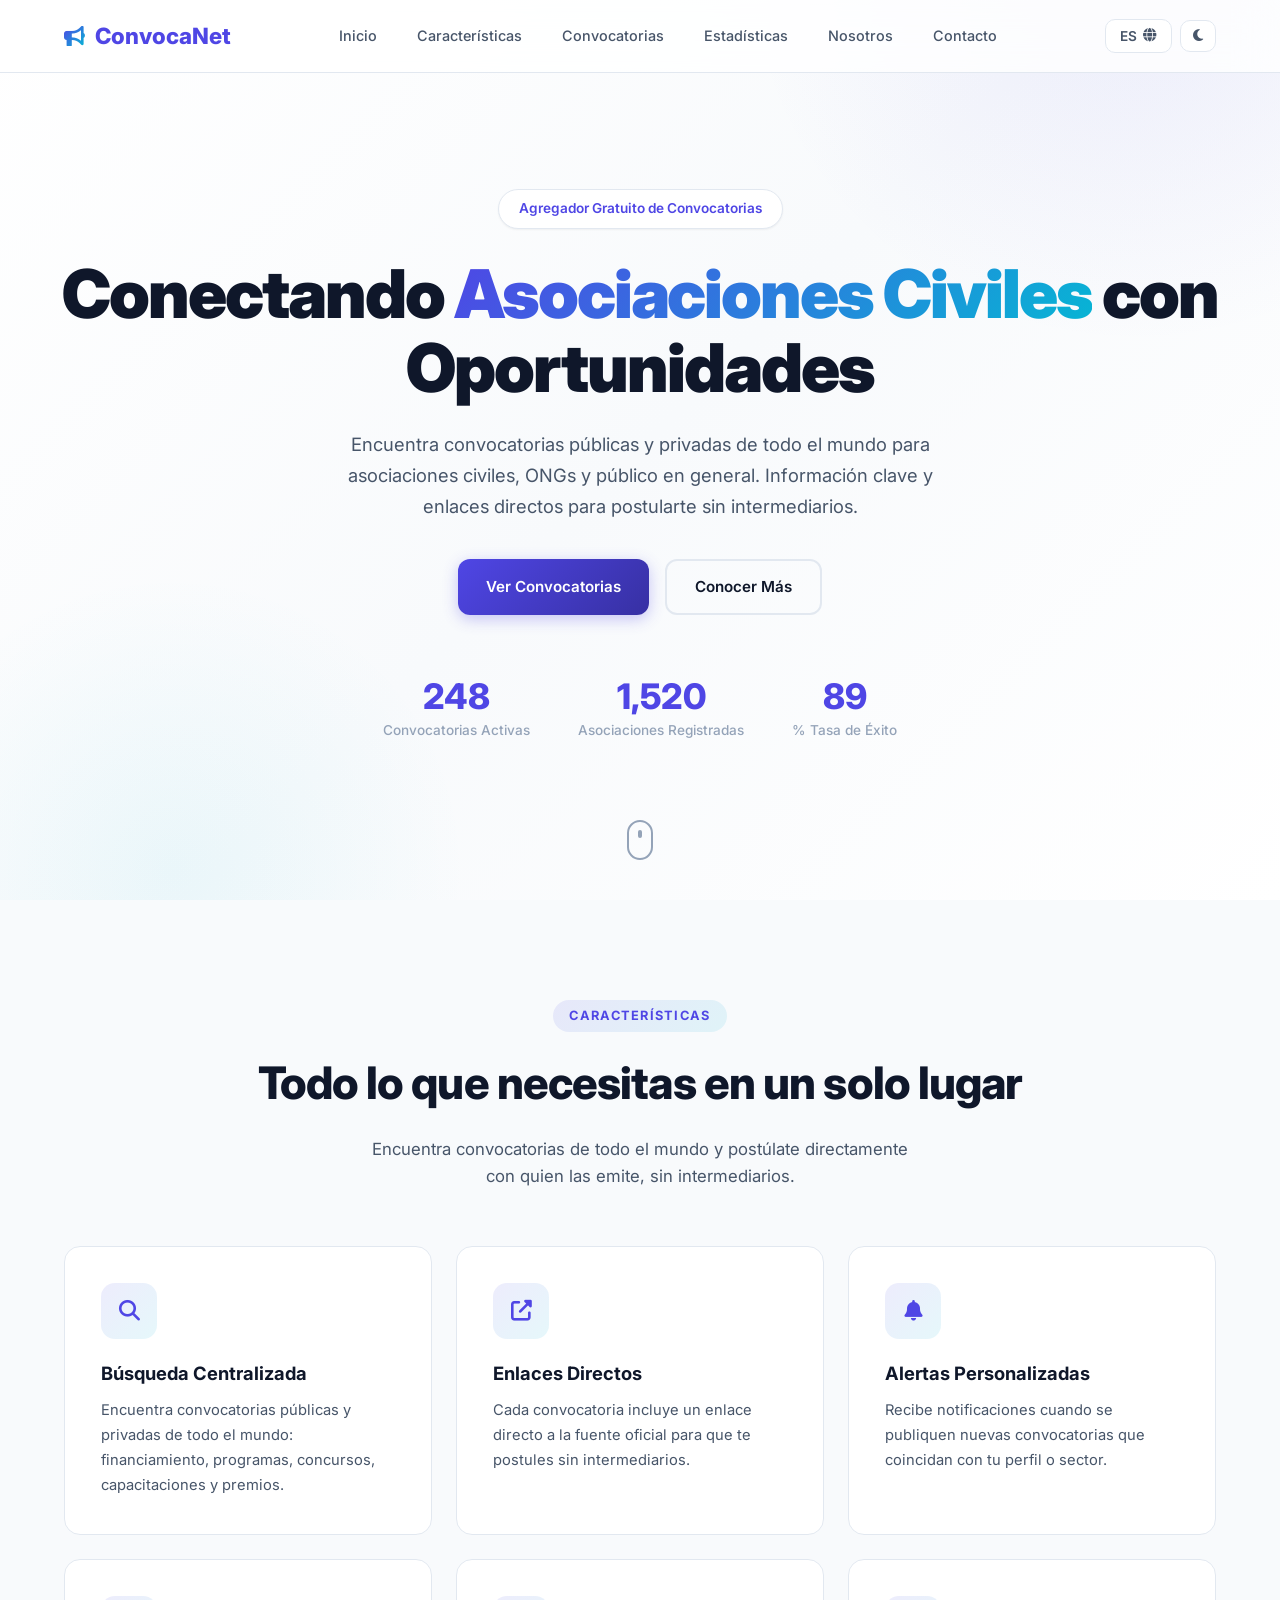
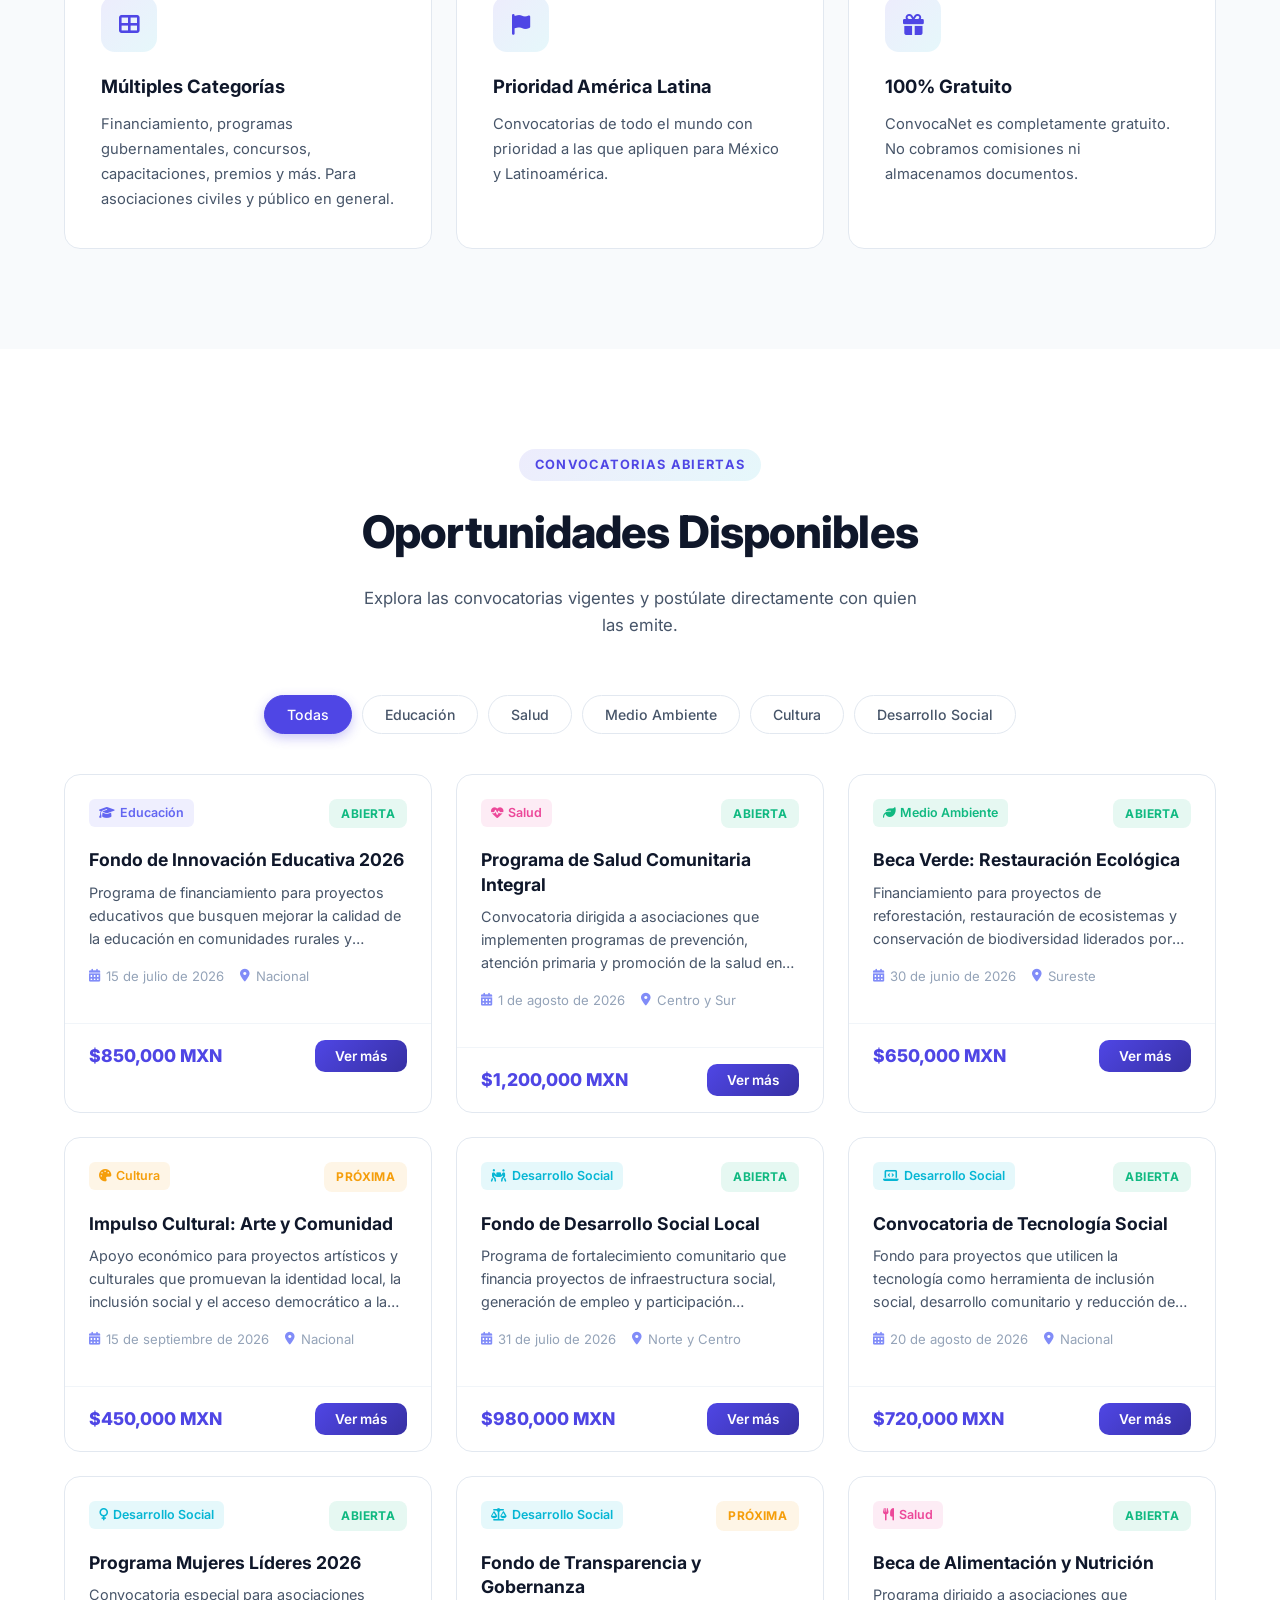
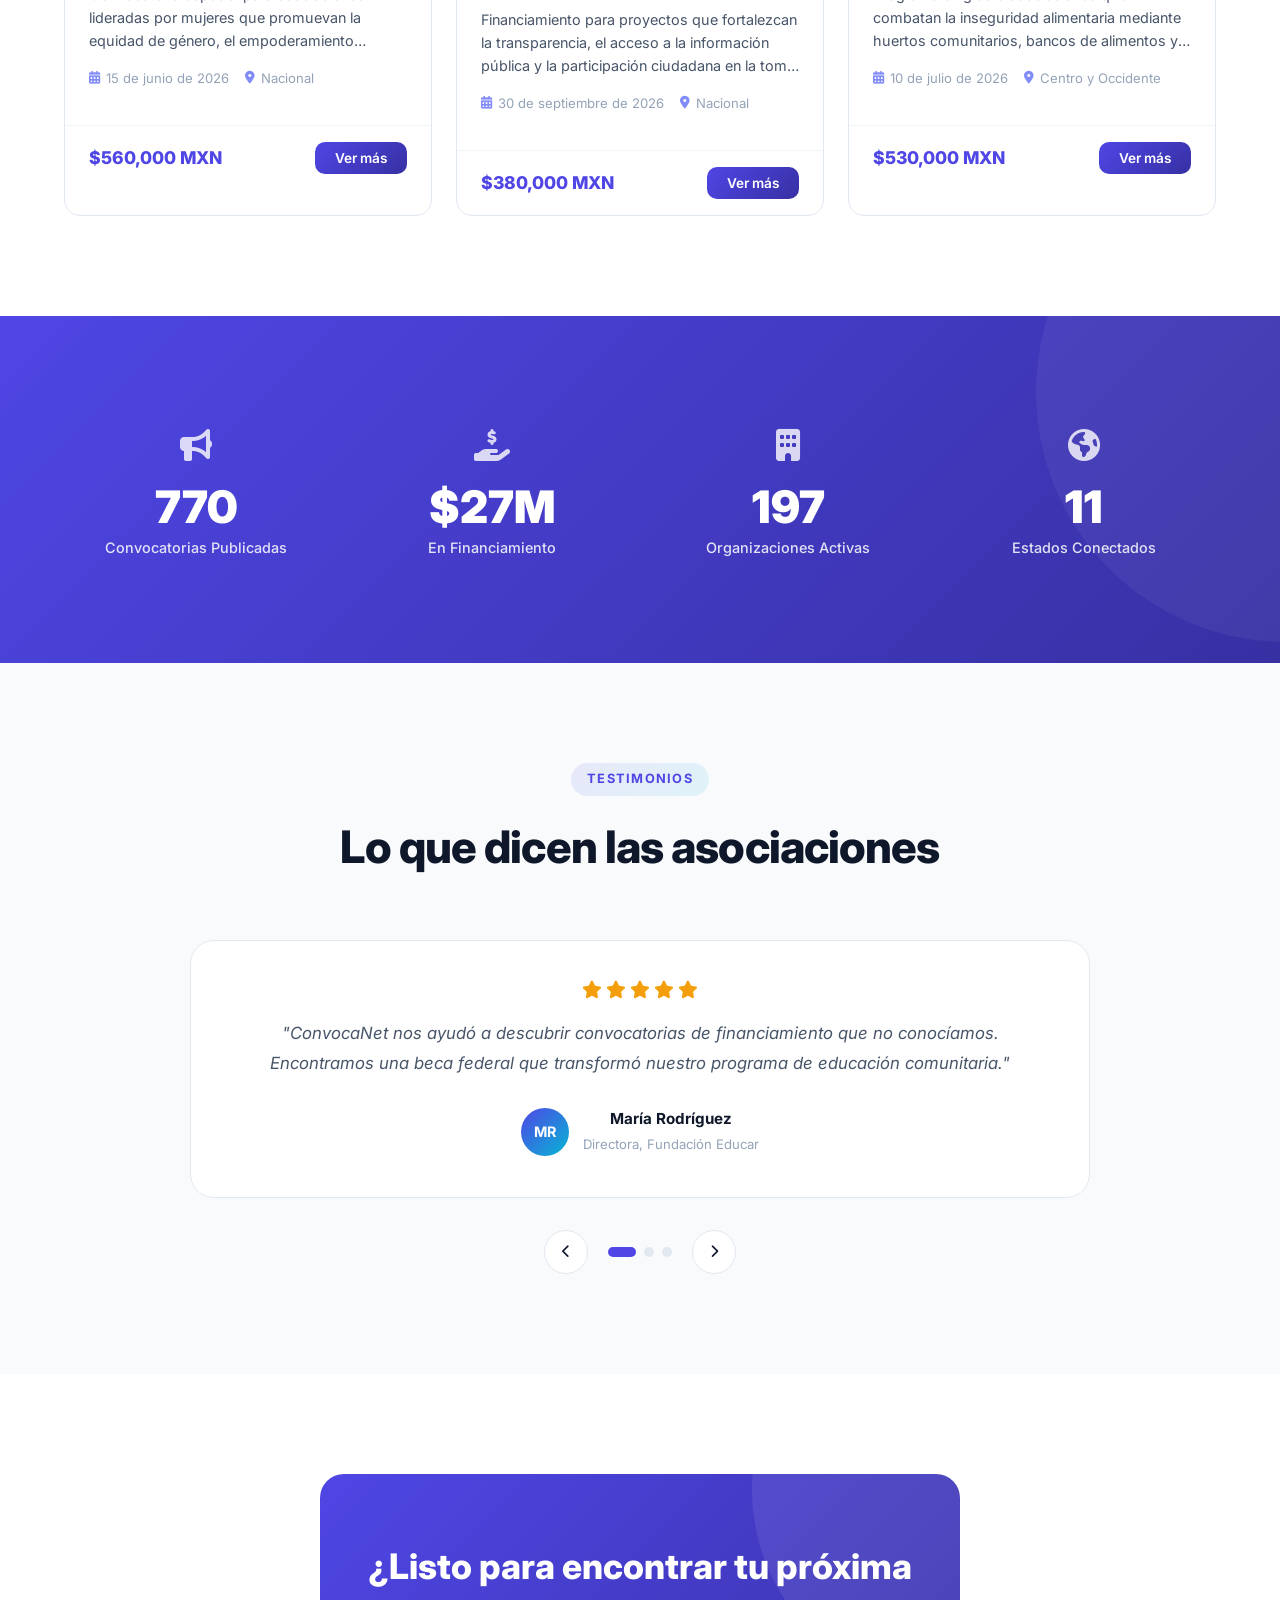
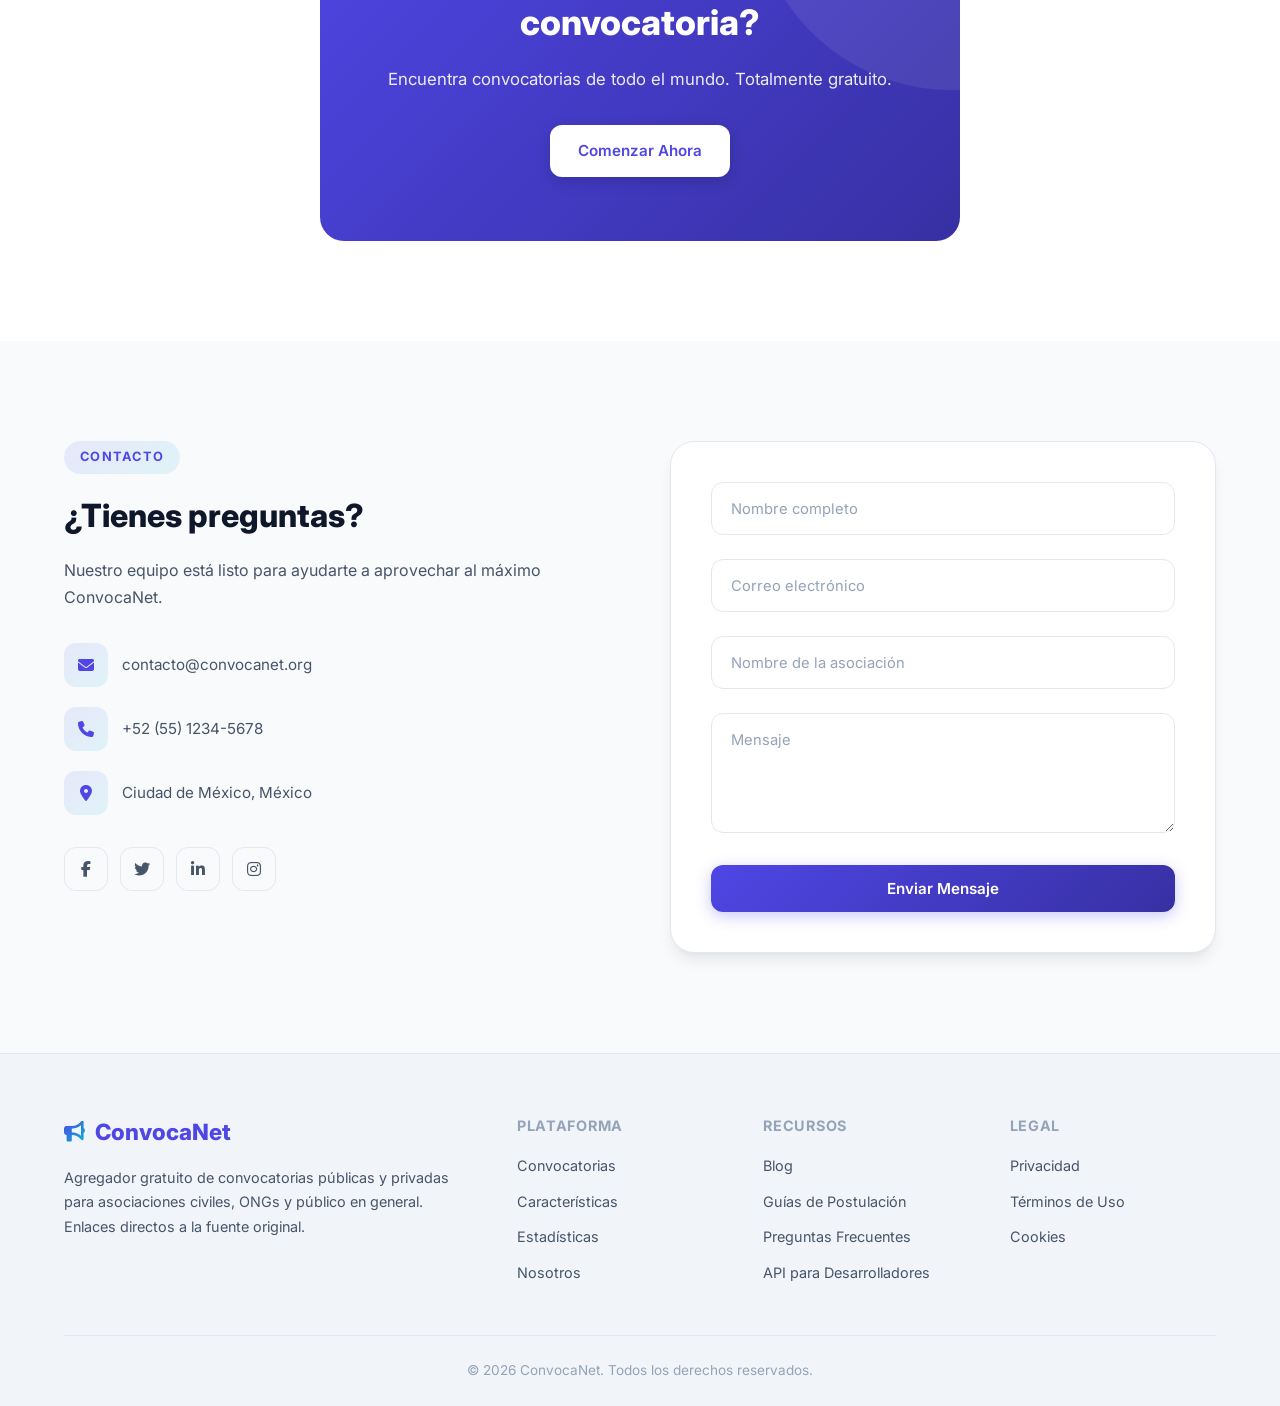
==== commit 25755ec3: "feat: broaden scope to Americas/world, show original currency on amounts - Hero subtitle: now says "" ====
--- a/index.html
+++ b/index.html
@@ -3,7 +3,7 @@
 <head>
     <meta charset="UTF-8">
     <meta name="viewport" content="width=device-width, initial-scale=1.0">
-    <title>ConvocaNet - Agregador Gratuito de Convocatorias en México</title>
+    <title>ConvocaNet - Agregador Gratuito de Convocatorias</title>
     <link rel="stylesheet" href="styles.css">
     <link href="https://fonts.googleapis.com/css2?family=Inter:wght@300;400;500;600;700;800;900&display=swap" rel="stylesheet">
     <link rel="stylesheet" href="https://cdnjs.cloudflare.com/ajax/libs/font-awesome/6.5.0/css/all.min.css">
@@ -45,9 +45,9 @@
     <!-- Hero Section -->
     <section class="hero" id="inicio">
         <div class="container hero-content">
-            <div class="hero-badge" data-i18n="hero_badge">Agregador Gratuito de Convocatorias 2026</div>
+            <div class="hero-badge" data-i18n="hero_badge">Agregador Gratuito de Convocatorias</div>
             <h1 data-i18n="hero_title">Conectando <span class="gradient-text">Asociaciones Civiles</span> con Oportunidades</h1>
-            <p class="hero-subtitle" data-i18n="hero_subtitle">Buscamos y reunimos convocatorias públicas y privadas para asociaciones civiles, ONGs y público en general en México: financiamiento, programas, concursos, capacitaciones y premios. Te mostramos la información clave y un enlace directo para que te postules directamente con quien emite la convocatoria.</p>
+            <p class="hero-subtitle" data-i18n="hero_subtitle">Encuentra convocatorias públicas y privadas de todo el mundo para asociaciones civiles, ONGs y público en general. Información clave y enlaces directos para postularte sin intermediarios.</p>
             <div class="hero-buttons">
                 <a href="#convocatorias" class="btn btn-primary" data-i18n="hero_btn_ver">Ver Convocatorias</a>
                 <a href="#nosotros" class="btn btn-outline" data-i18n="hero_btn_conocer">Conocer Más</a>
@@ -80,7 +80,7 @@
             <div class="section-header">
                 <span class="section-tag" data-i18n="features_tag">CARACTERÍSTICAS</span>
                 <h2 data-i18n="features_title">Todo lo que necesitas en un solo lugar</h2>
-                <p data-i18n="features_subtitle">Todo lo que necesitas para encontrar y postularte a convocatorias de forma sencilla y sin intermediarios.</p>
+                <p data-i18n="features_subtitle">Encuentra convocatorias de todo el mundo y postúlate directamente con quien las emite, sin intermediarios.</p>
             </div>
             <div class="features-grid">
                 <div class="feature-card" data-aos="fade-up">
@@ -88,7 +88,7 @@
                         <i class="fas fa-search"></i>
                     </div>
                     <h3 data-i18n="feature1_title">Búsqueda Centralizada</h3>
-                    <p data-i18n="feature1_desc">Encuentra convocatorias públicas, privadas, concursos, capacitaciones y premios en un solo lugar, priorizando las de México.</p>
+                    <p data-i18n="feature1_desc">Encuentra convocatorias públicas y privadas de todo el mundo: financiamiento, programas, concursos, capacitaciones y premios.</p>
                 </div>
                 <div class="feature-card" data-aos="fade-up" data-aos-delay="100">
                     <div class="feature-icon">
@@ -115,8 +115,8 @@
                     <div class="feature-icon">
                         <i class="fas fa-flag"></i>
                     </div>
-                    <h3 data-i18n="feature5_title">Prioridad México</h3>
-                    <p data-i18n="feature5_desc">Damos prioridad a convocatorias disponibles para organizaciones y personas en todo México.</p>
+                    <h3 data-i18n="feature5_title">Prioridad América Latina</h3>
+                    <p data-i18n="feature5_desc">Convocatorias de todo el mundo con prioridad a las que apliquen para México y Latinoamérica.</p>
                 </div>
                 <div class="feature-card" data-aos="fade-up" data-aos-delay="500">
                     <div class="feature-icon">
@@ -205,7 +205,7 @@
                         <div class="testimonial-stars">
                             <i class="fas fa-star"></i><i class="fas fa-star"></i><i class="fas fa-star"></i><i class="fas fa-star"></i><i class="fas fa-star"></i>
                         </div>
-                        <p data-i18n="test2_text">"Gracias a las alertas nunca nos perdemos una convocatoria nueva. Es una herramienta gratuita que toda asociación civil en México debería usar."</p>
+                        <p data-i18n="test2_text">"Gracias a las alertas nunca nos perdemos una convocatoria nueva. Es una herramienta gratuita que toda asociación civil debería usar."</p>
                         <div class="testimonial-author">
                             <div class="author-avatar">CL</div>
                             <div>
@@ -242,7 +242,7 @@
         <div class="container">
             <div class="cta-content">
                 <h2 data-i18n="cta_title">¿Listo para encontrar tu próxima convocatoria?</h2>
-                <p data-i18n="cta_subtitle">Únete a miles de organizaciones y personas que ya encuentran convocatorias públicas y privadas en ConvocaNet. Totalmente gratuito.</p>
+                <p data-i18n="cta_subtitle">Encuentra convocatorias de todo el mundo. Totalmente gratuito.</p>
                 <a href="#contacto" class="btn btn-white" data-i18n="cta_btn">Comenzar Ahora</a>
             </div>
         </div>
@@ -309,7 +309,7 @@
                         <i class="fas fa-bullhorn"></i>
                         <span>ConvocaNet</span>
                     </a>
-                    <p data-i18n="footer_desc">Agregador gratuito de convocatorias públicas y privadas para asociaciones civiles, ONGs y público en general en México. Enlaces directos a la fuente original.</p>
+                    <p data-i18n="footer_desc">Agregador gratuito de convocatorias públicas y privadas para asociaciones civiles, ONGs y público en general. Enlaces directos a la fuente original.</p>
                 </div>
                 <div class="footer-links">
                     <h4 data-i18n="footer_plataforma">Plataforma</h4>
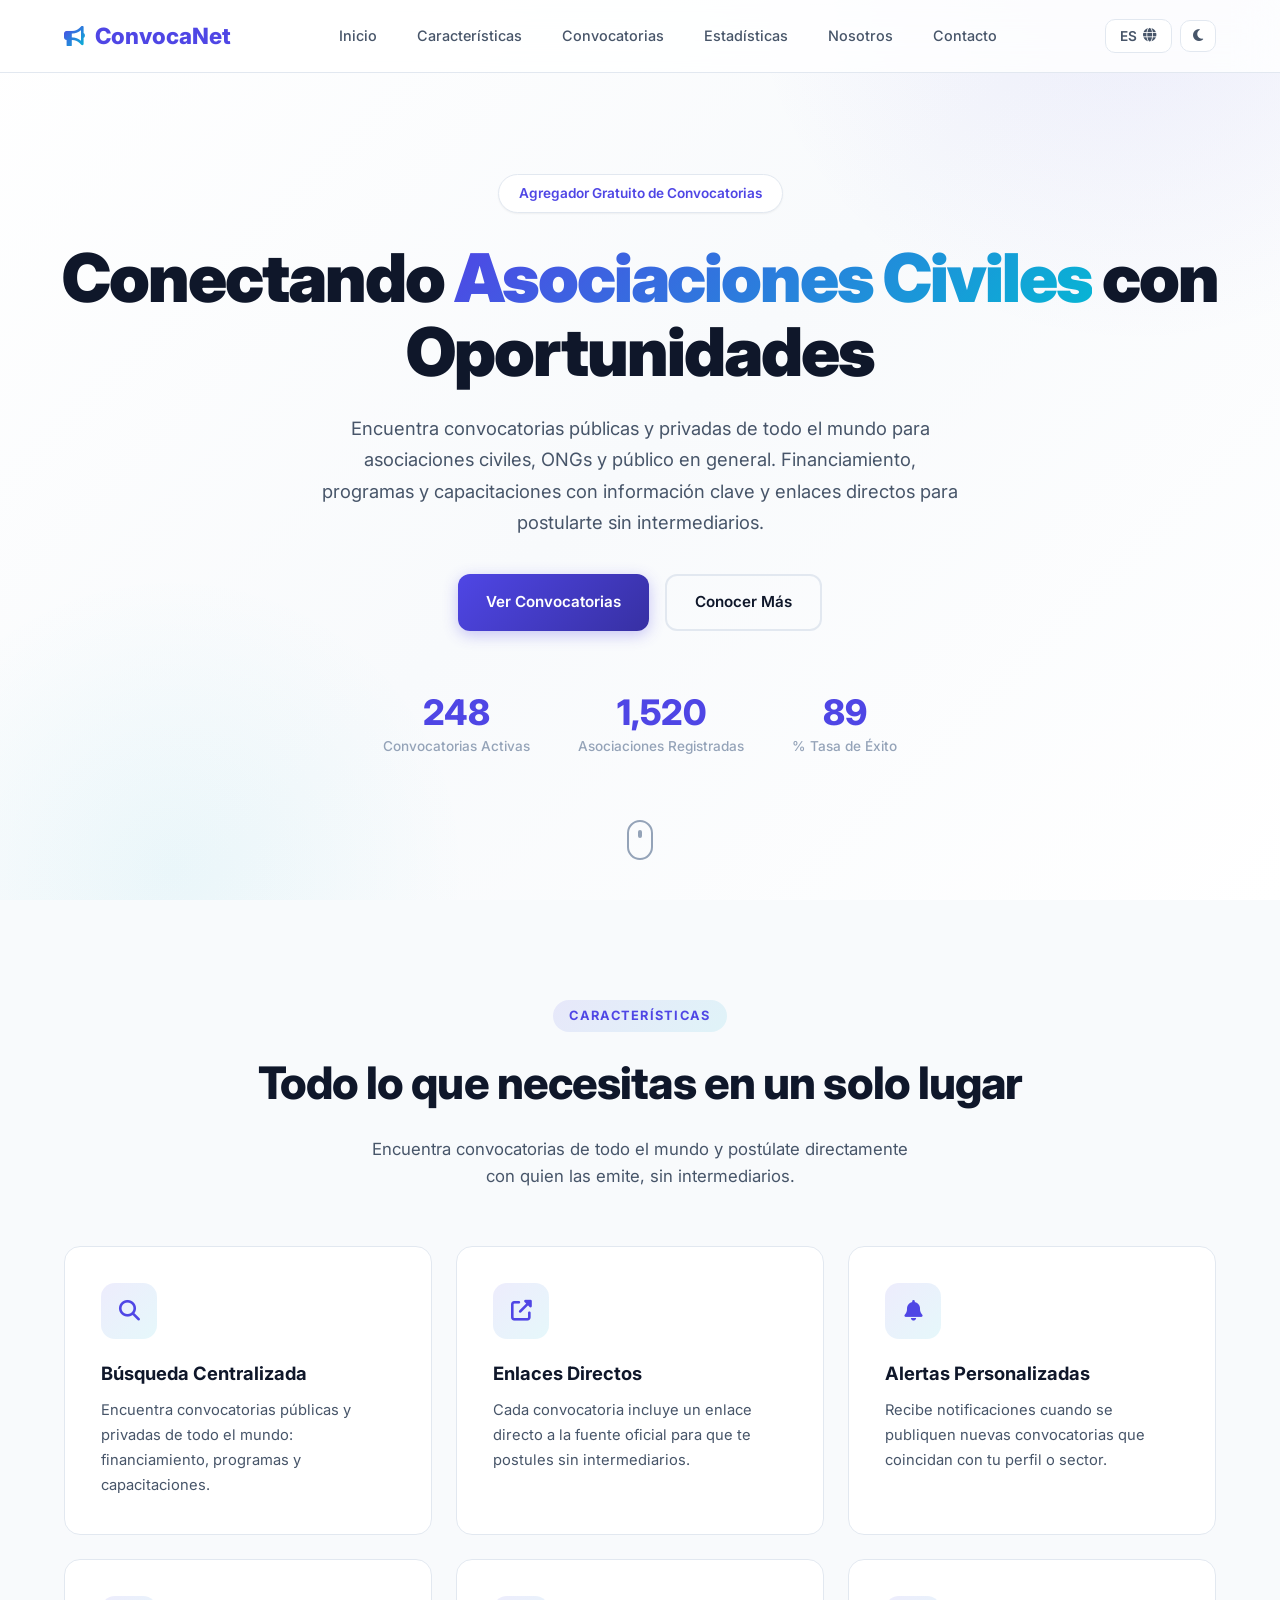
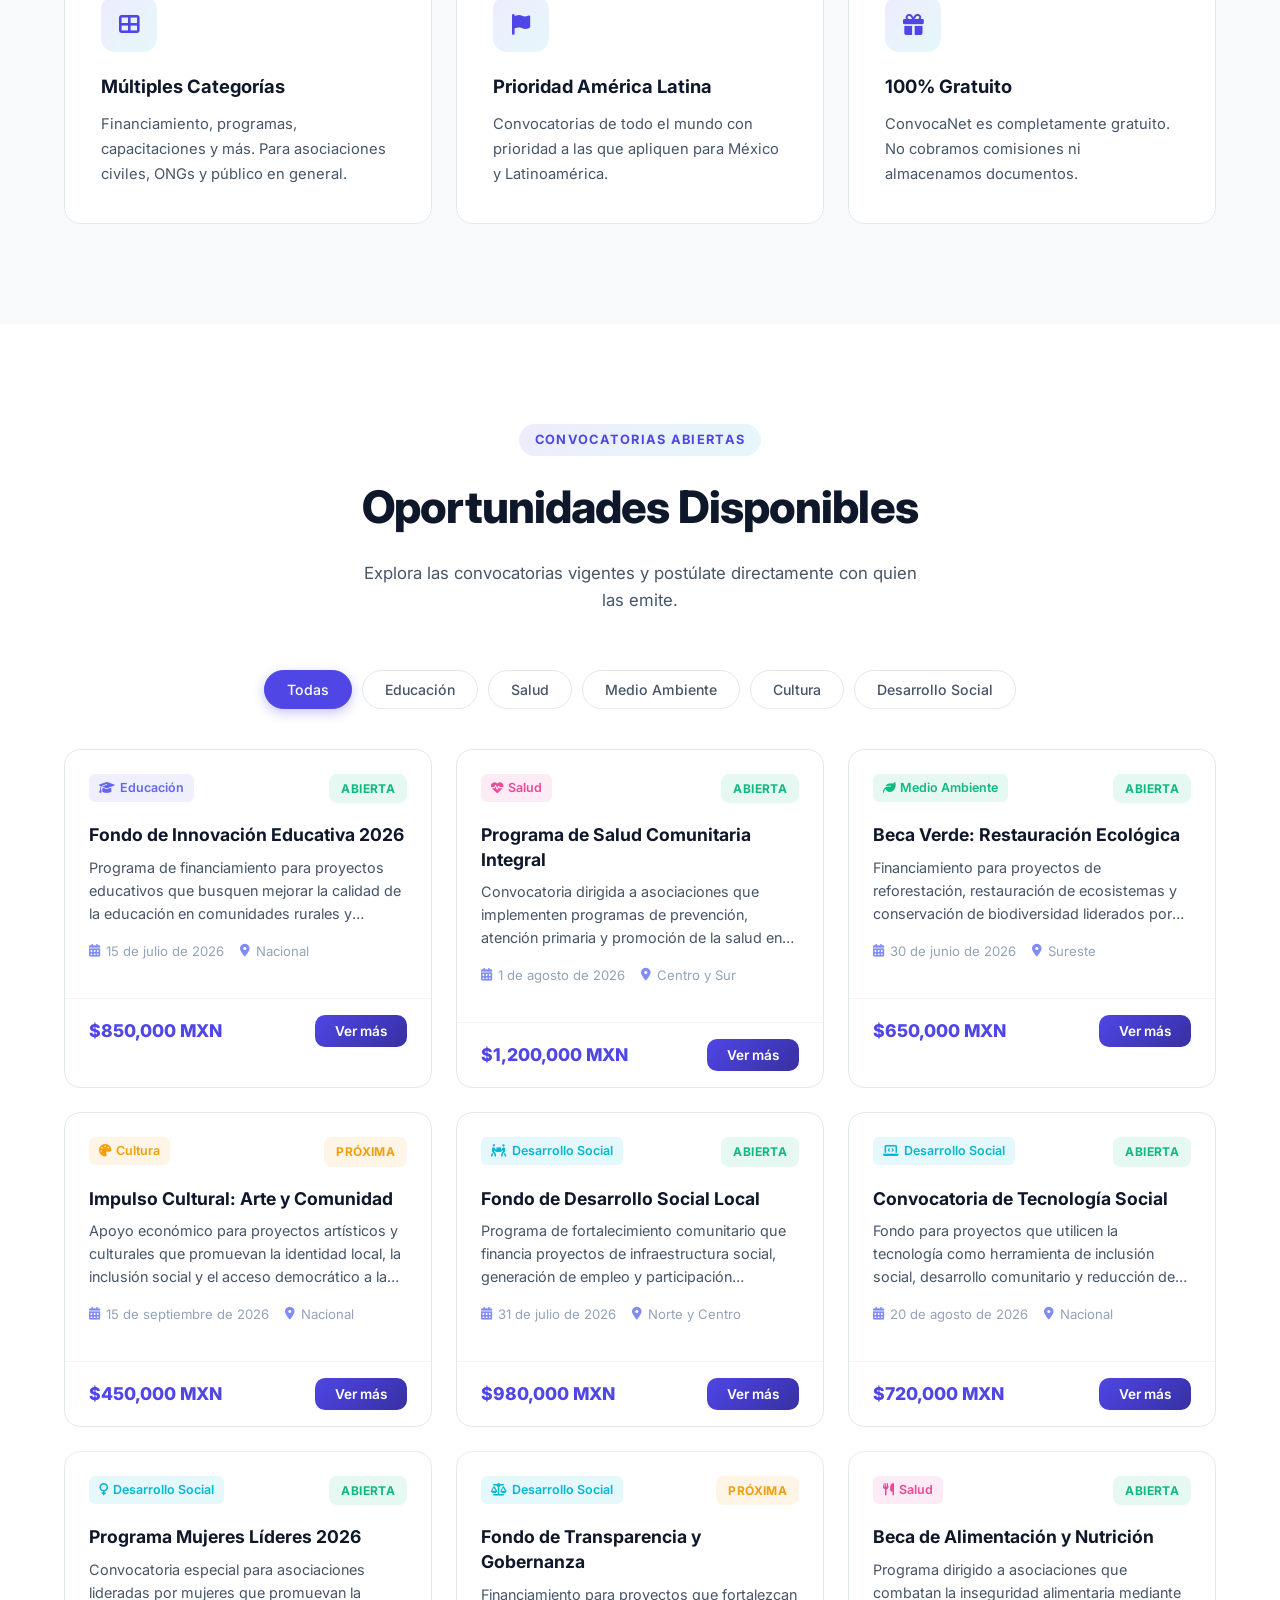
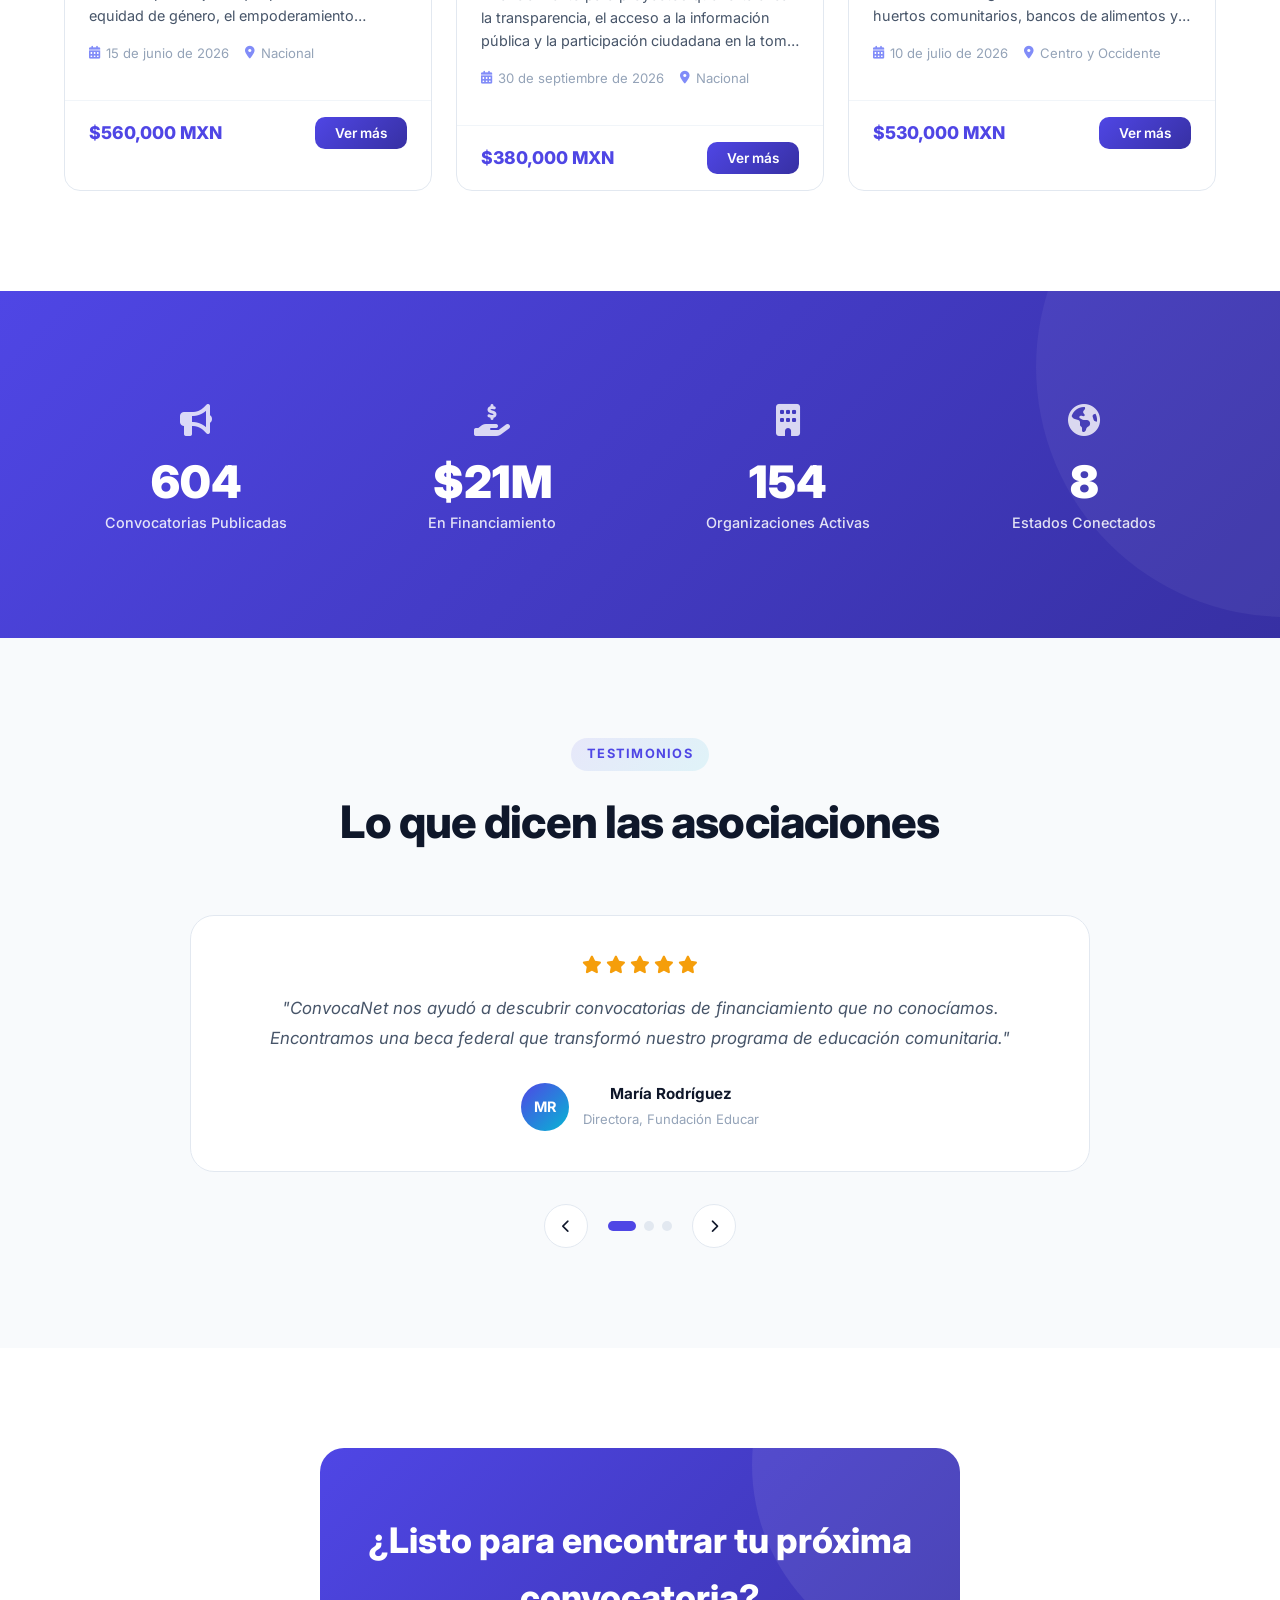
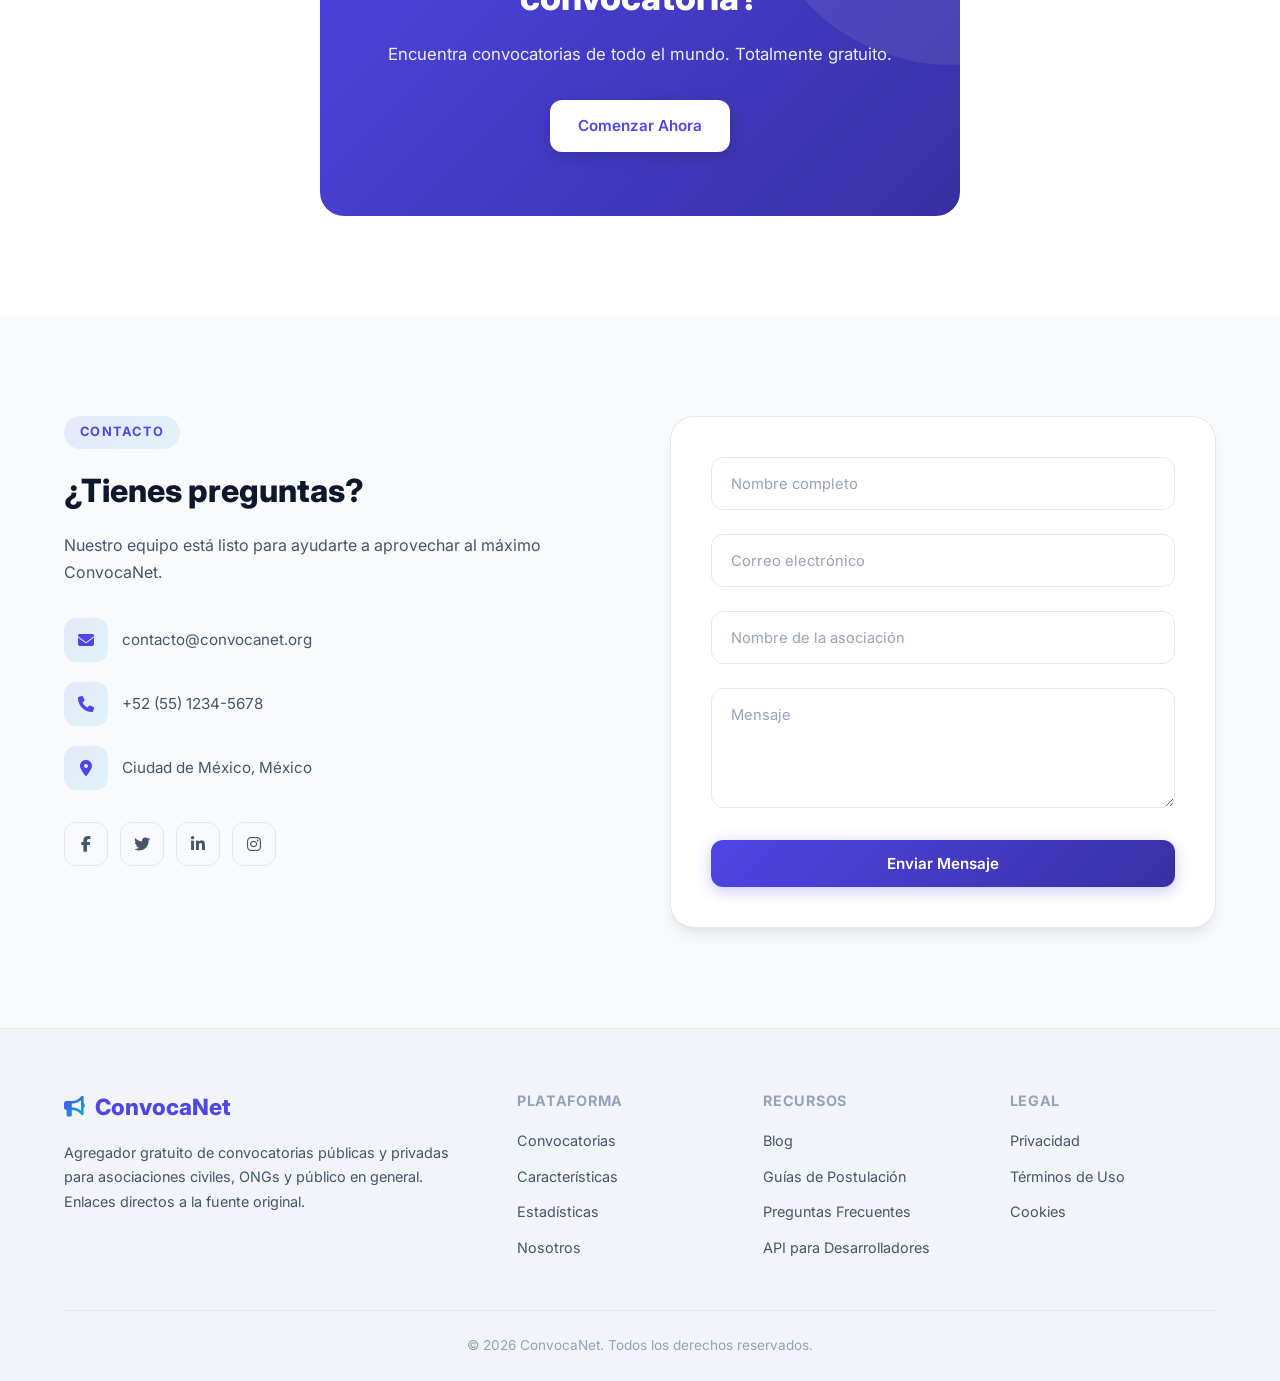
==== commit b7c4ac63: "fix: remove concursos y premios from categories and hero text Keep only: financiamiento, programas, " ====
--- a/index.html
+++ b/index.html
@@ -47,7 +47,7 @@
         <div class="container hero-content">
             <div class="hero-badge" data-i18n="hero_badge">Agregador Gratuito de Convocatorias</div>
             <h1 data-i18n="hero_title">Conectando <span class="gradient-text">Asociaciones Civiles</span> con Oportunidades</h1>
-            <p class="hero-subtitle" data-i18n="hero_subtitle">Encuentra convocatorias públicas y privadas de todo el mundo para asociaciones civiles, ONGs y público en general. Información clave y enlaces directos para postularte sin intermediarios.</p>
+            <p class="hero-subtitle" data-i18n="hero_subtitle">Encuentra convocatorias públicas y privadas de todo el mundo para asociaciones civiles, ONGs y público en general. Financiamiento, programas y capacitaciones con información clave y enlaces directos para postularte sin intermediarios.</p>
             <div class="hero-buttons">
                 <a href="#convocatorias" class="btn btn-primary" data-i18n="hero_btn_ver">Ver Convocatorias</a>
                 <a href="#nosotros" class="btn btn-outline" data-i18n="hero_btn_conocer">Conocer Más</a>
@@ -88,7 +88,7 @@
                         <i class="fas fa-search"></i>
                     </div>
                     <h3 data-i18n="feature1_title">Búsqueda Centralizada</h3>
-                    <p data-i18n="feature1_desc">Encuentra convocatorias públicas y privadas de todo el mundo: financiamiento, programas, concursos, capacitaciones y premios.</p>
+                    <p data-i18n="feature1_desc">Encuentra convocatorias públicas y privadas de todo el mundo: financiamiento, programas y capacitaciones.</p>
                 </div>
                 <div class="feature-card" data-aos="fade-up" data-aos-delay="100">
                     <div class="feature-icon">
@@ -109,7 +109,7 @@
                         <i class="fas fa-th-large"></i>
                     </div>
                     <h3 data-i18n="feature4_title">Múltiples Categorías</h3>
-                    <p data-i18n="feature4_desc">Financiamiento, programas gubernamentales, concursos, capacitaciones, premios y más. Para asociaciones civiles y público en general.</p>
+                    <p data-i18n="feature4_desc">Financiamiento, programas, capacitaciones y más. Para asociaciones civiles, ONGs y público en general.</p>
                 </div>
                 <div class="feature-card" data-aos="fade-up" data-aos-delay="400">
                     <div class="feature-icon">
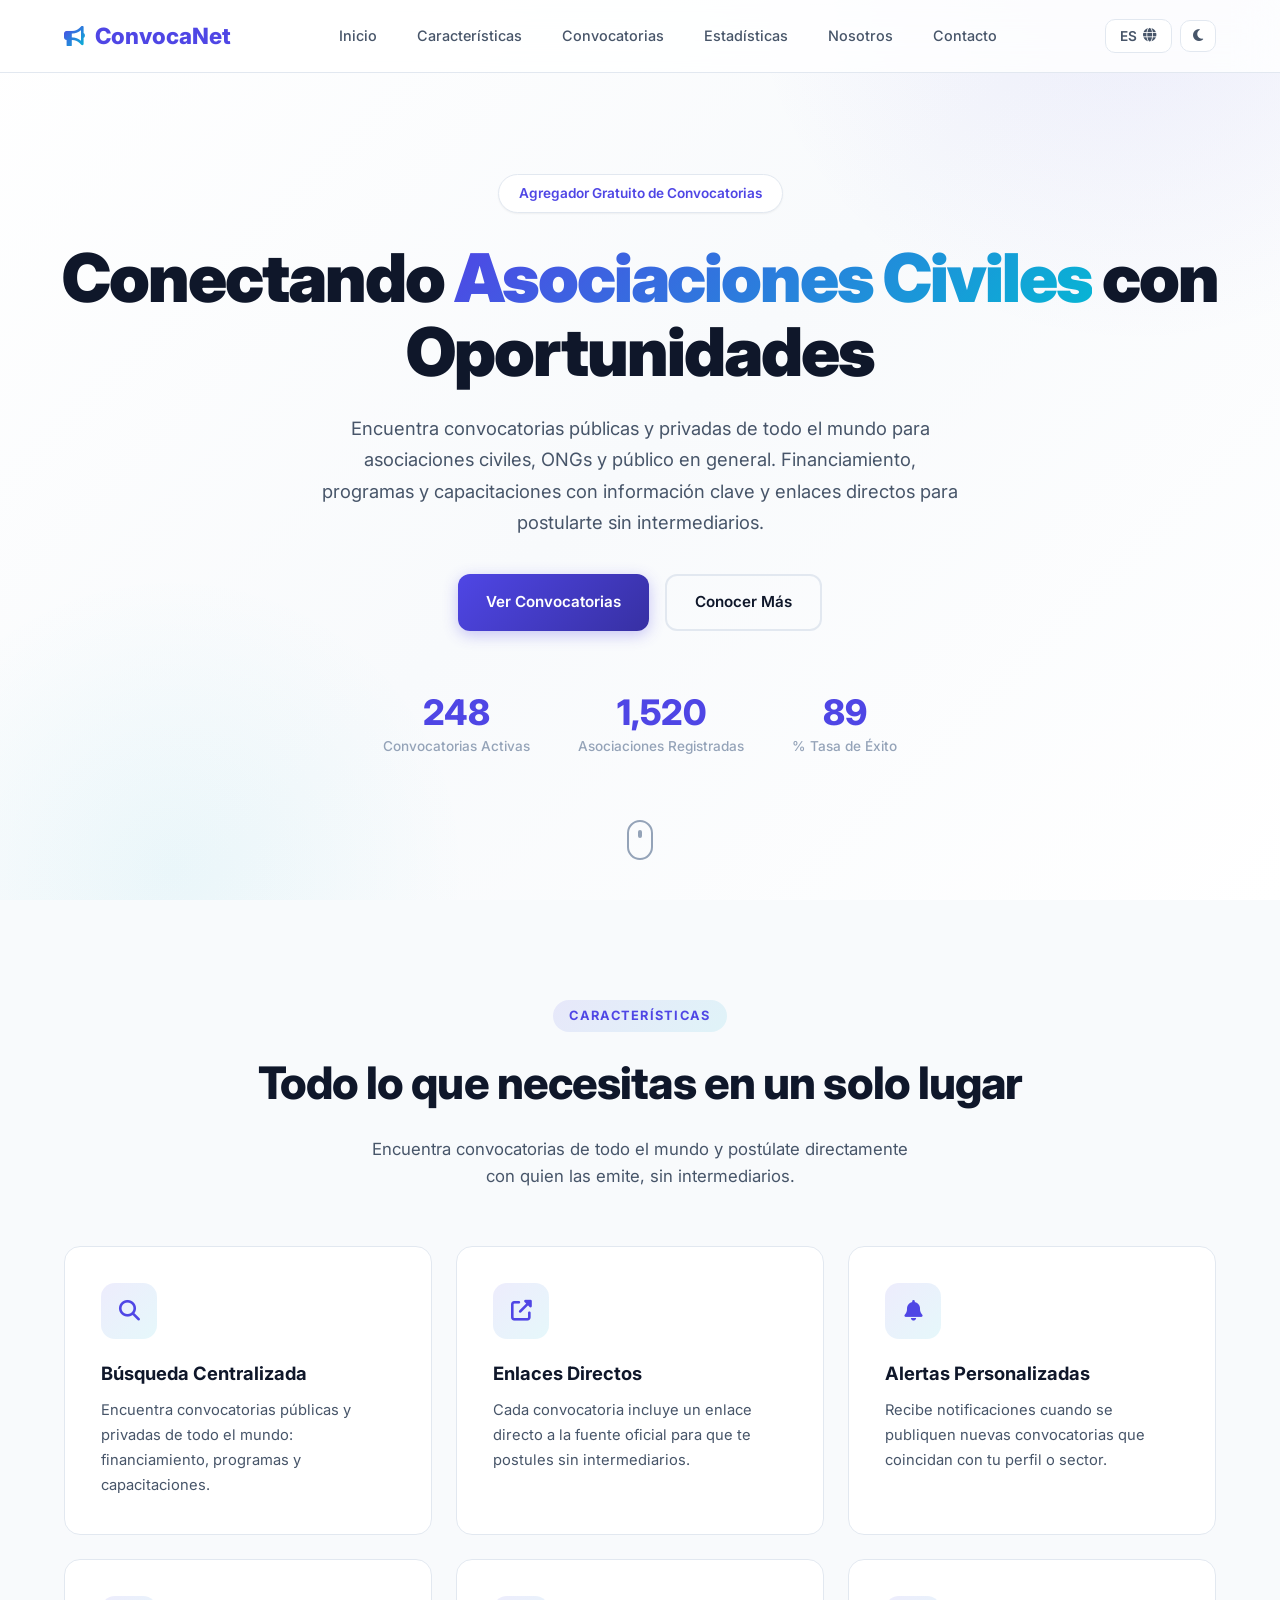
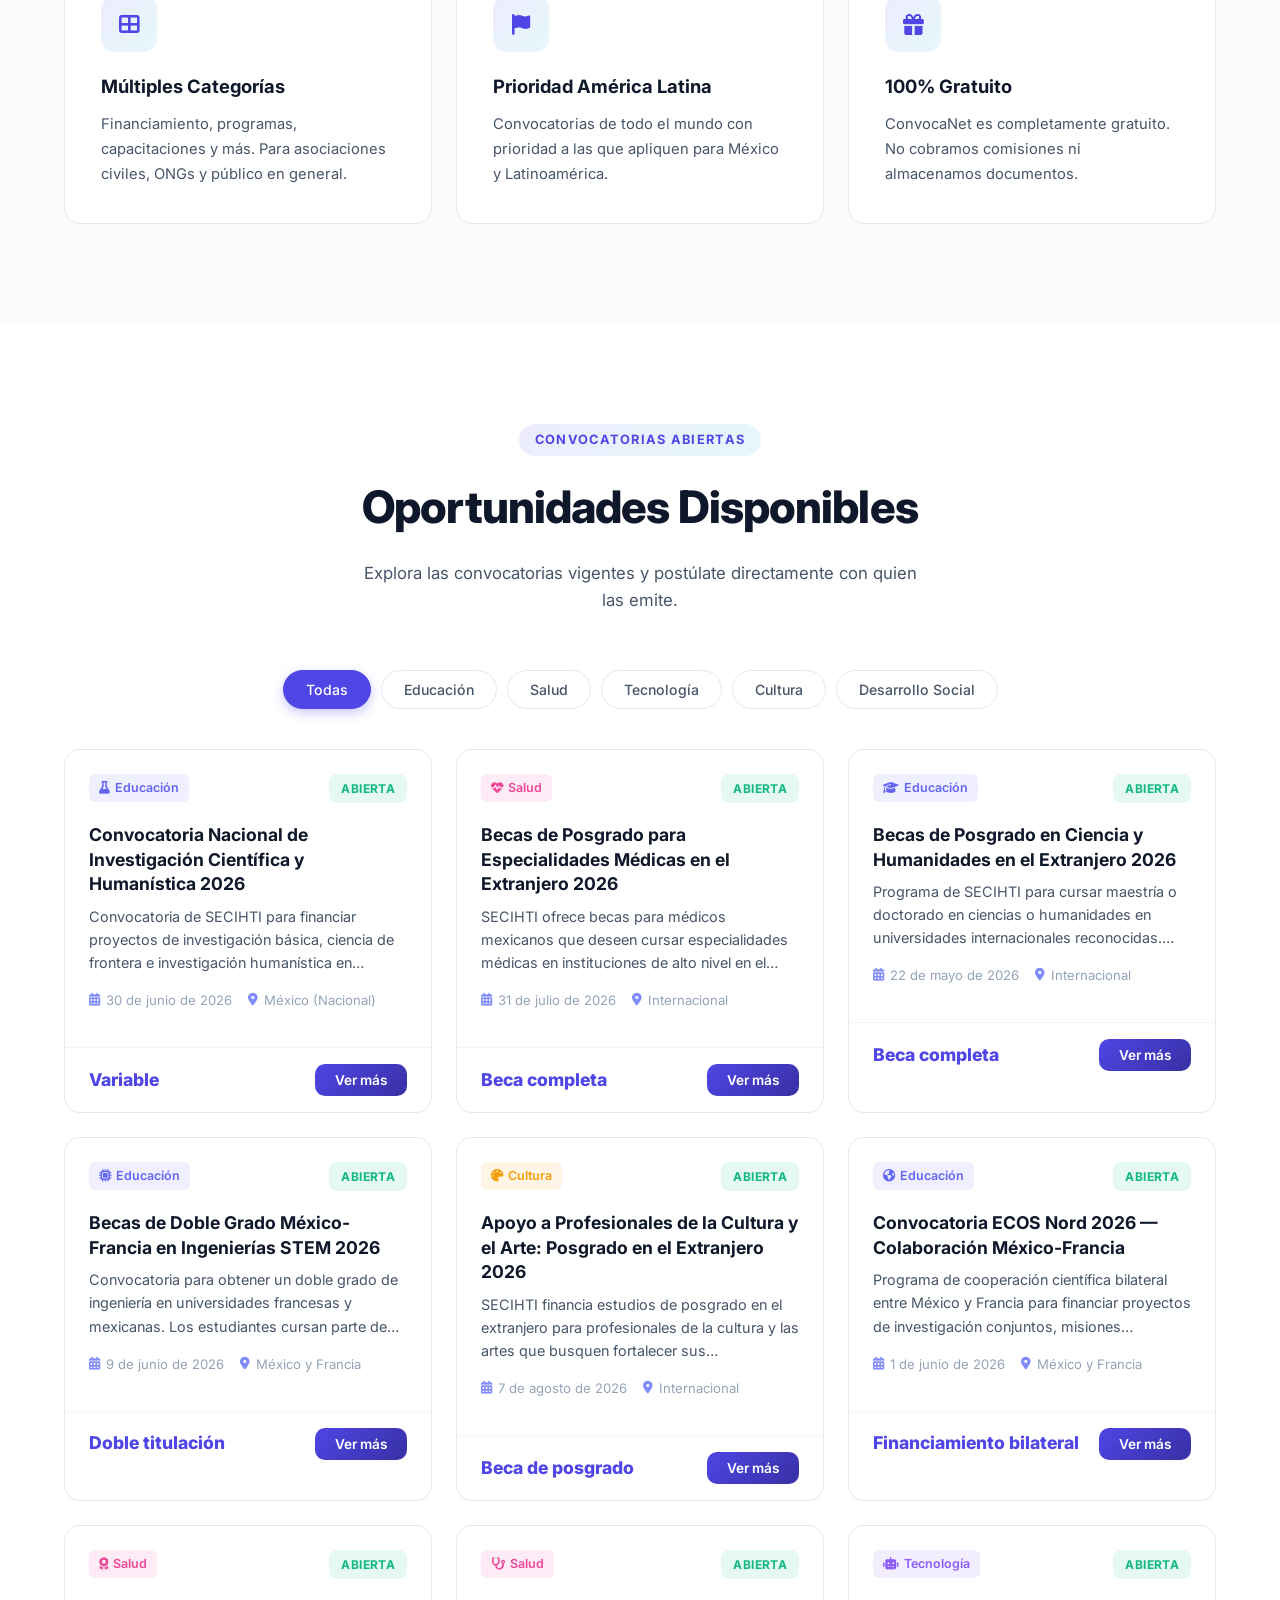
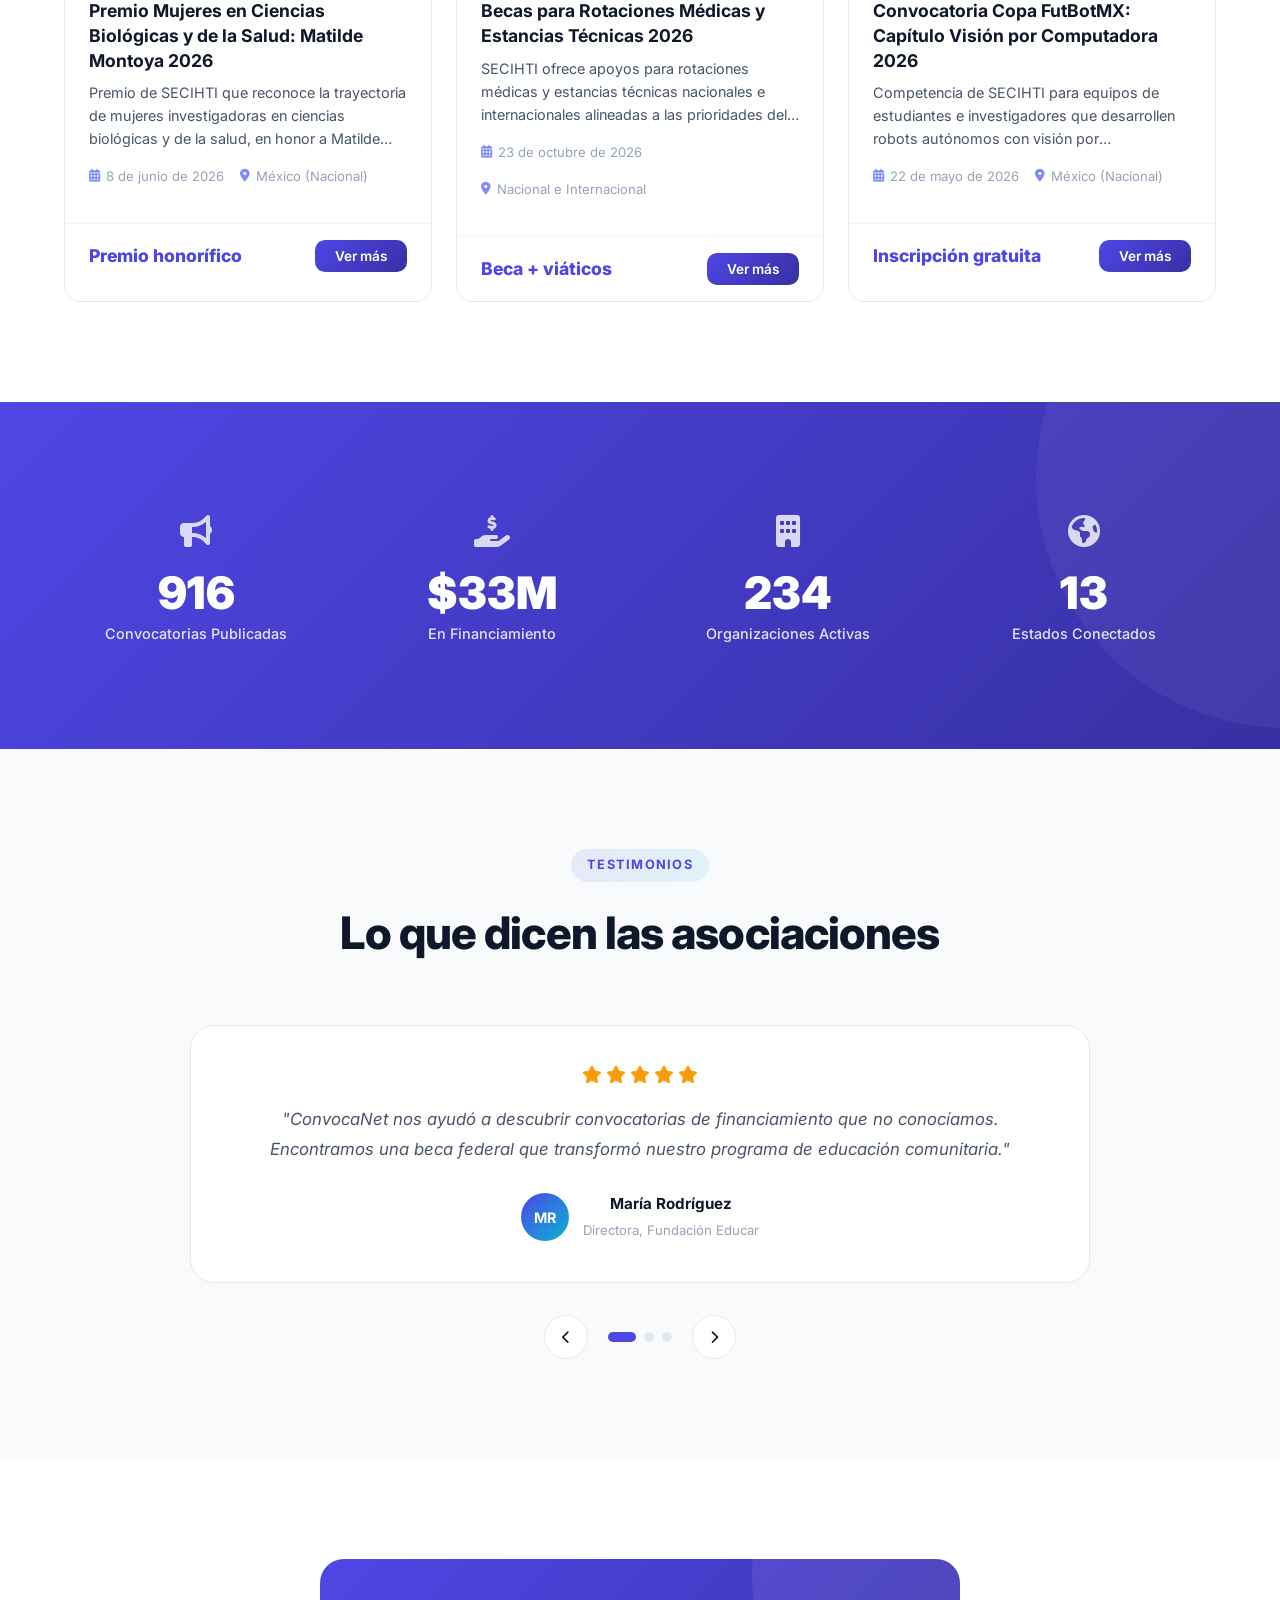
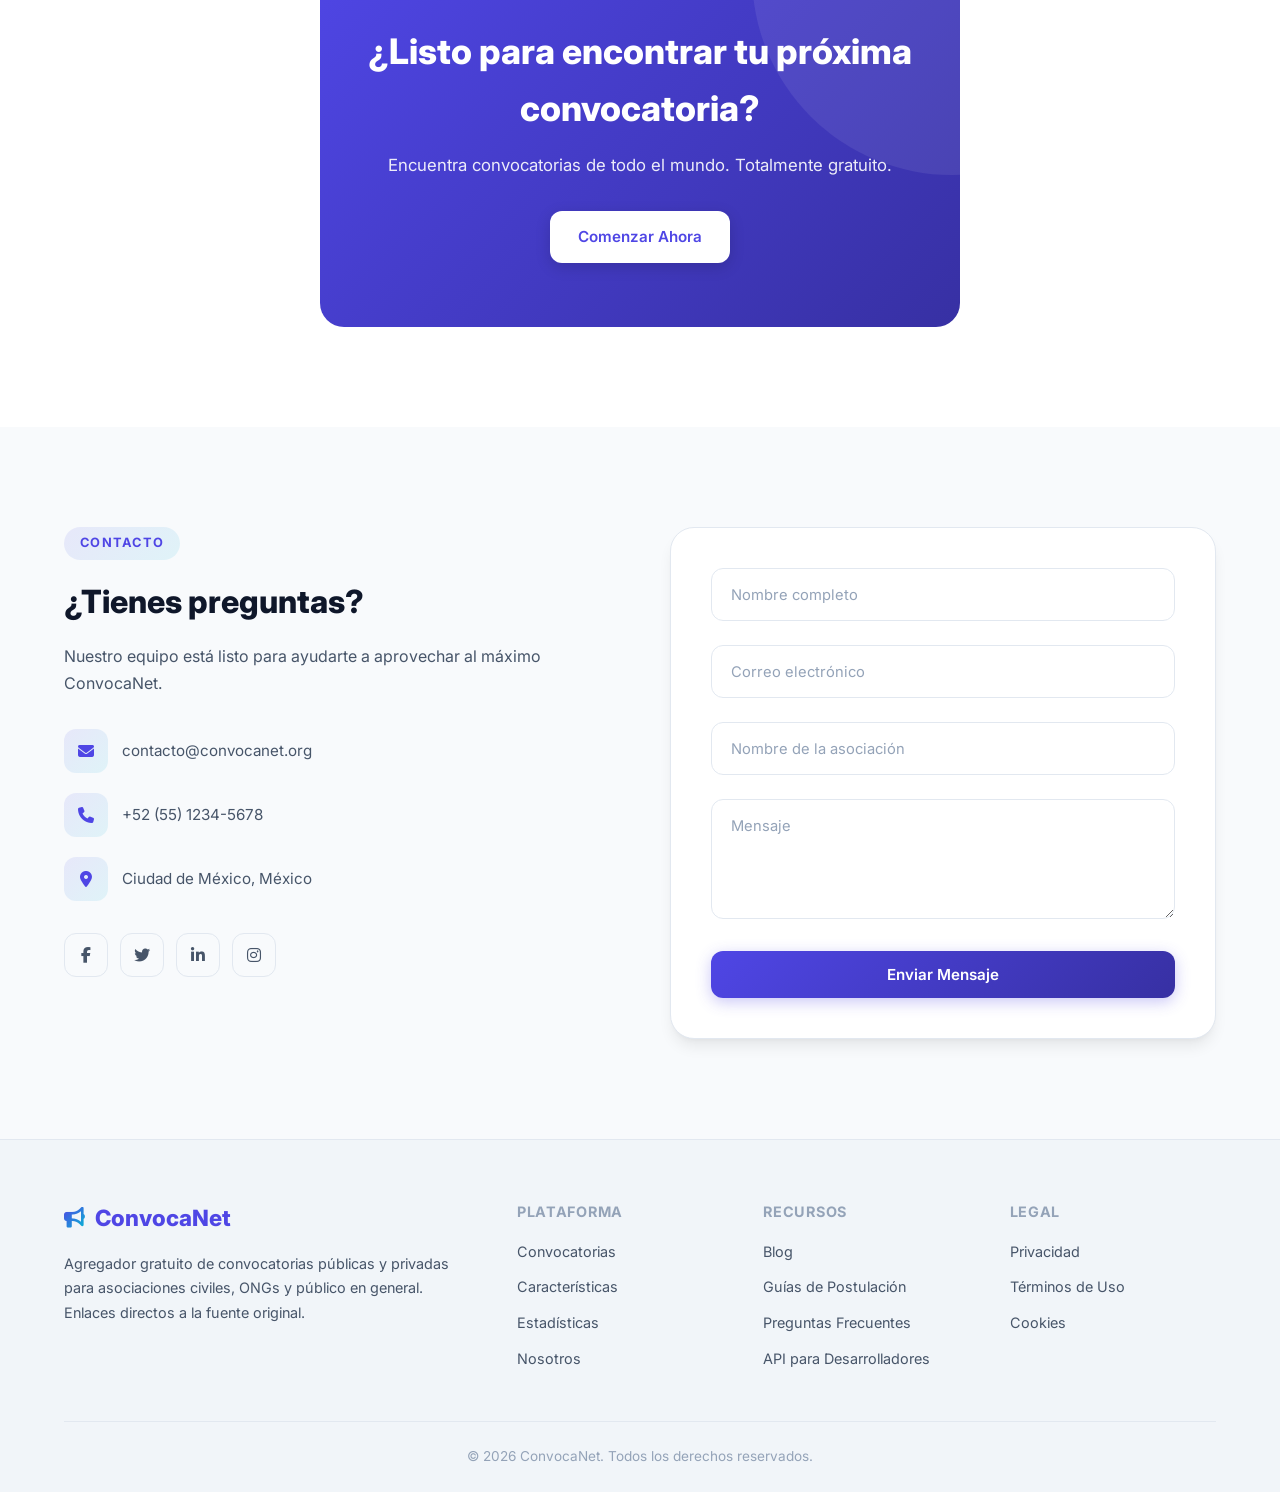
==== commit 0a5ed2c1: "feat: replace sample convocatorias with real SECIHTI calls Swap all 9 fictional convocatorias with r" ====
--- a/index.html
+++ b/index.html
@@ -141,7 +141,7 @@
                 <button class="filter-btn active" data-filter="todas" data-i18n="filter_todas">Todas</button>
                 <button class="filter-btn" data-filter="educacion" data-i18n="filter_edu">Educación</button>
                 <button class="filter-btn" data-filter="salud" data-i18n="filter_salud">Salud</button>
-                <button class="filter-btn" data-filter="medioambiente" data-i18n="filter_ambiente">Medio Ambiente</button>
+                <button class="filter-btn" data-filter="tecnologia" data-i18n="filter_tecnologia">Tecnología</button>
                 <button class="filter-btn" data-filter="cultura" data-i18n="filter_cultura">Cultura</button>
                 <button class="filter-btn" data-filter="social" data-i18n="filter_social">Desarrollo Social</button>
             </div>
--- a/styles.css
+++ b/styles.css
@@ -776,13 +776,13 @@
 
 .cat-educacion { background: rgba(99,102,241,0.1); color: #6366f1; }
 .cat-salud { background: rgba(236,72,153,0.1); color: #ec4899; }
-.cat-medioambiente { background: rgba(16,185,129,0.1); color: #10b981; }
+.cat-tecnologia { background: rgba(139,92,246,0.1); color: #8b5cf6; }
 .cat-cultura { background: rgba(245,158,11,0.1); color: #f59e0b; }
 .cat-social { background: rgba(6,182,212,0.1); color: #06b6d4; }
 
 [data-theme="dark"] .cat-educacion { background: rgba(99,102,241,0.15); }
 [data-theme="dark"] .cat-salud { background: rgba(236,72,153,0.15); }
-[data-theme="dark"] .cat-medioambiente { background: rgba(16,185,129,0.15); }
+[data-theme="dark"] .cat-tecnologia { background: rgba(139,92,246,0.15); }
 [data-theme="dark"] .cat-cultura { background: rgba(245,158,11,0.15); }
 [data-theme="dark"] .cat-social { background: rgba(6,182,212,0.15); }
 
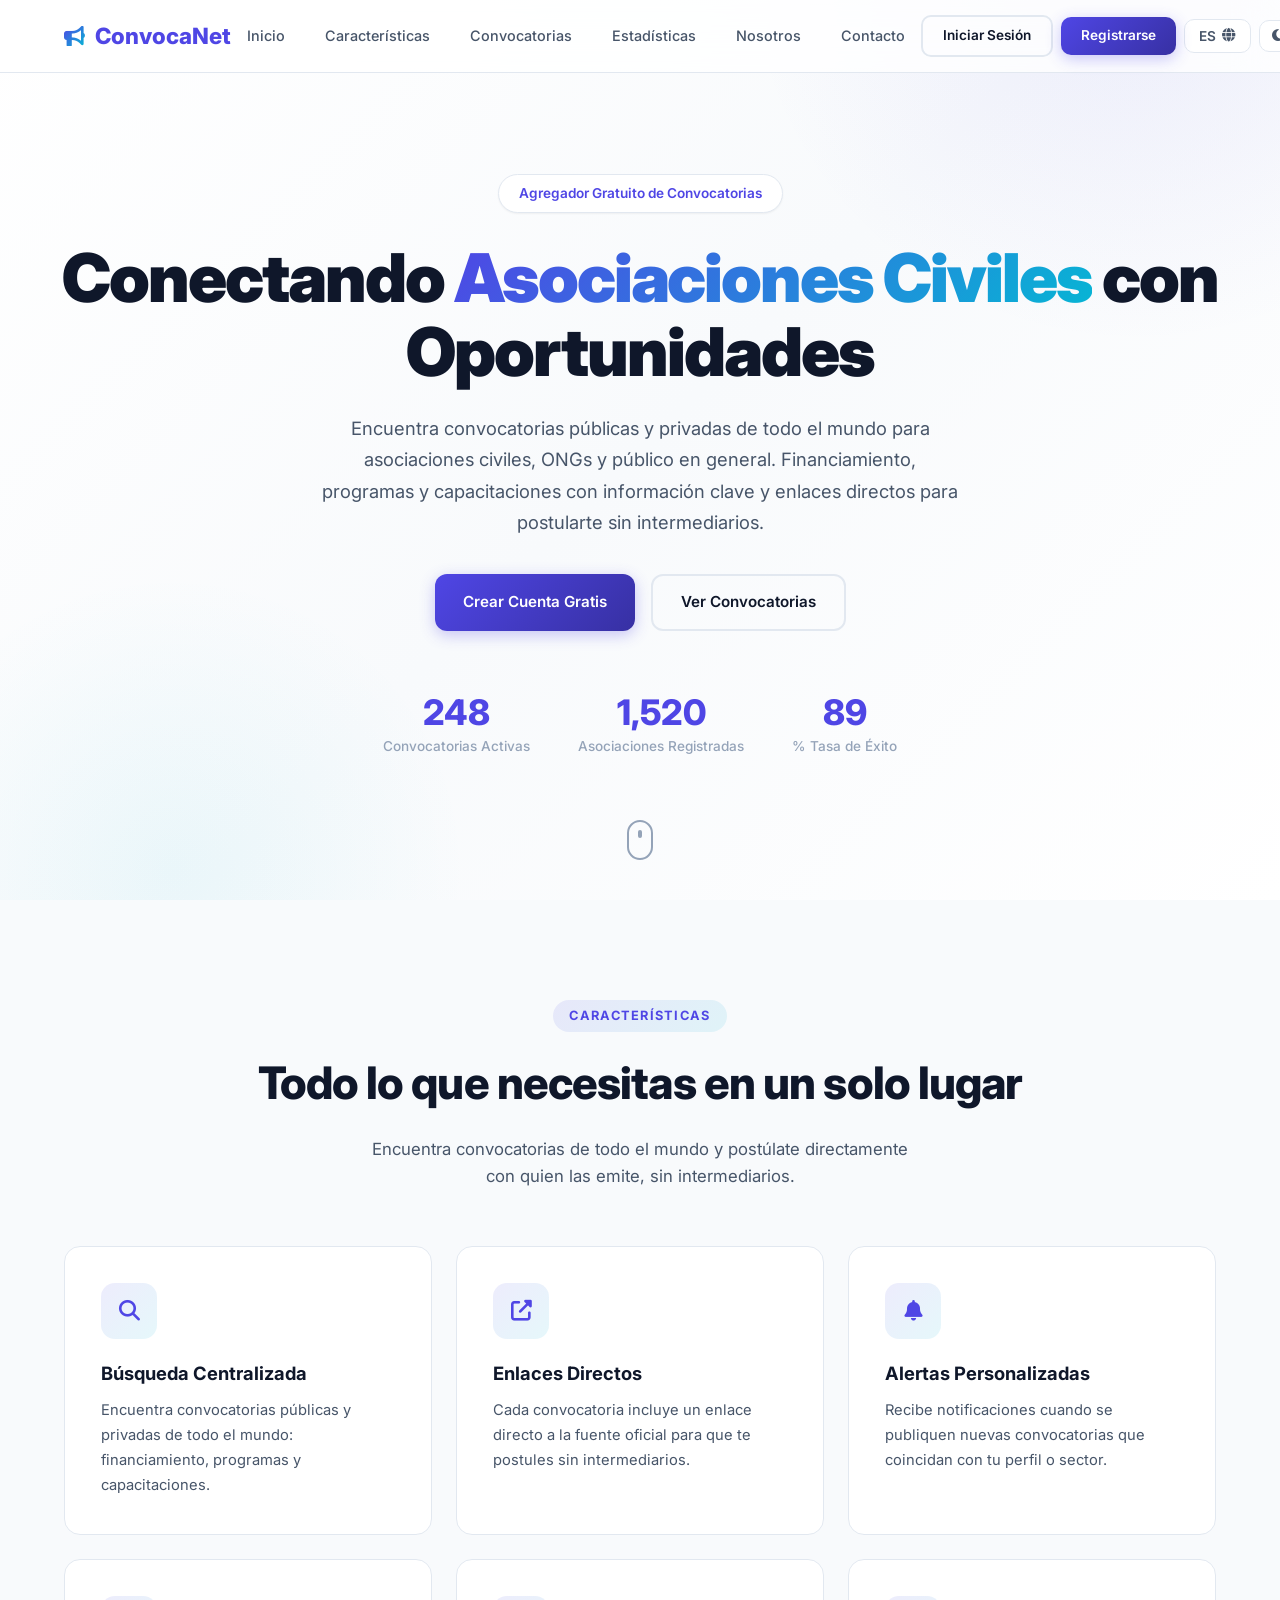
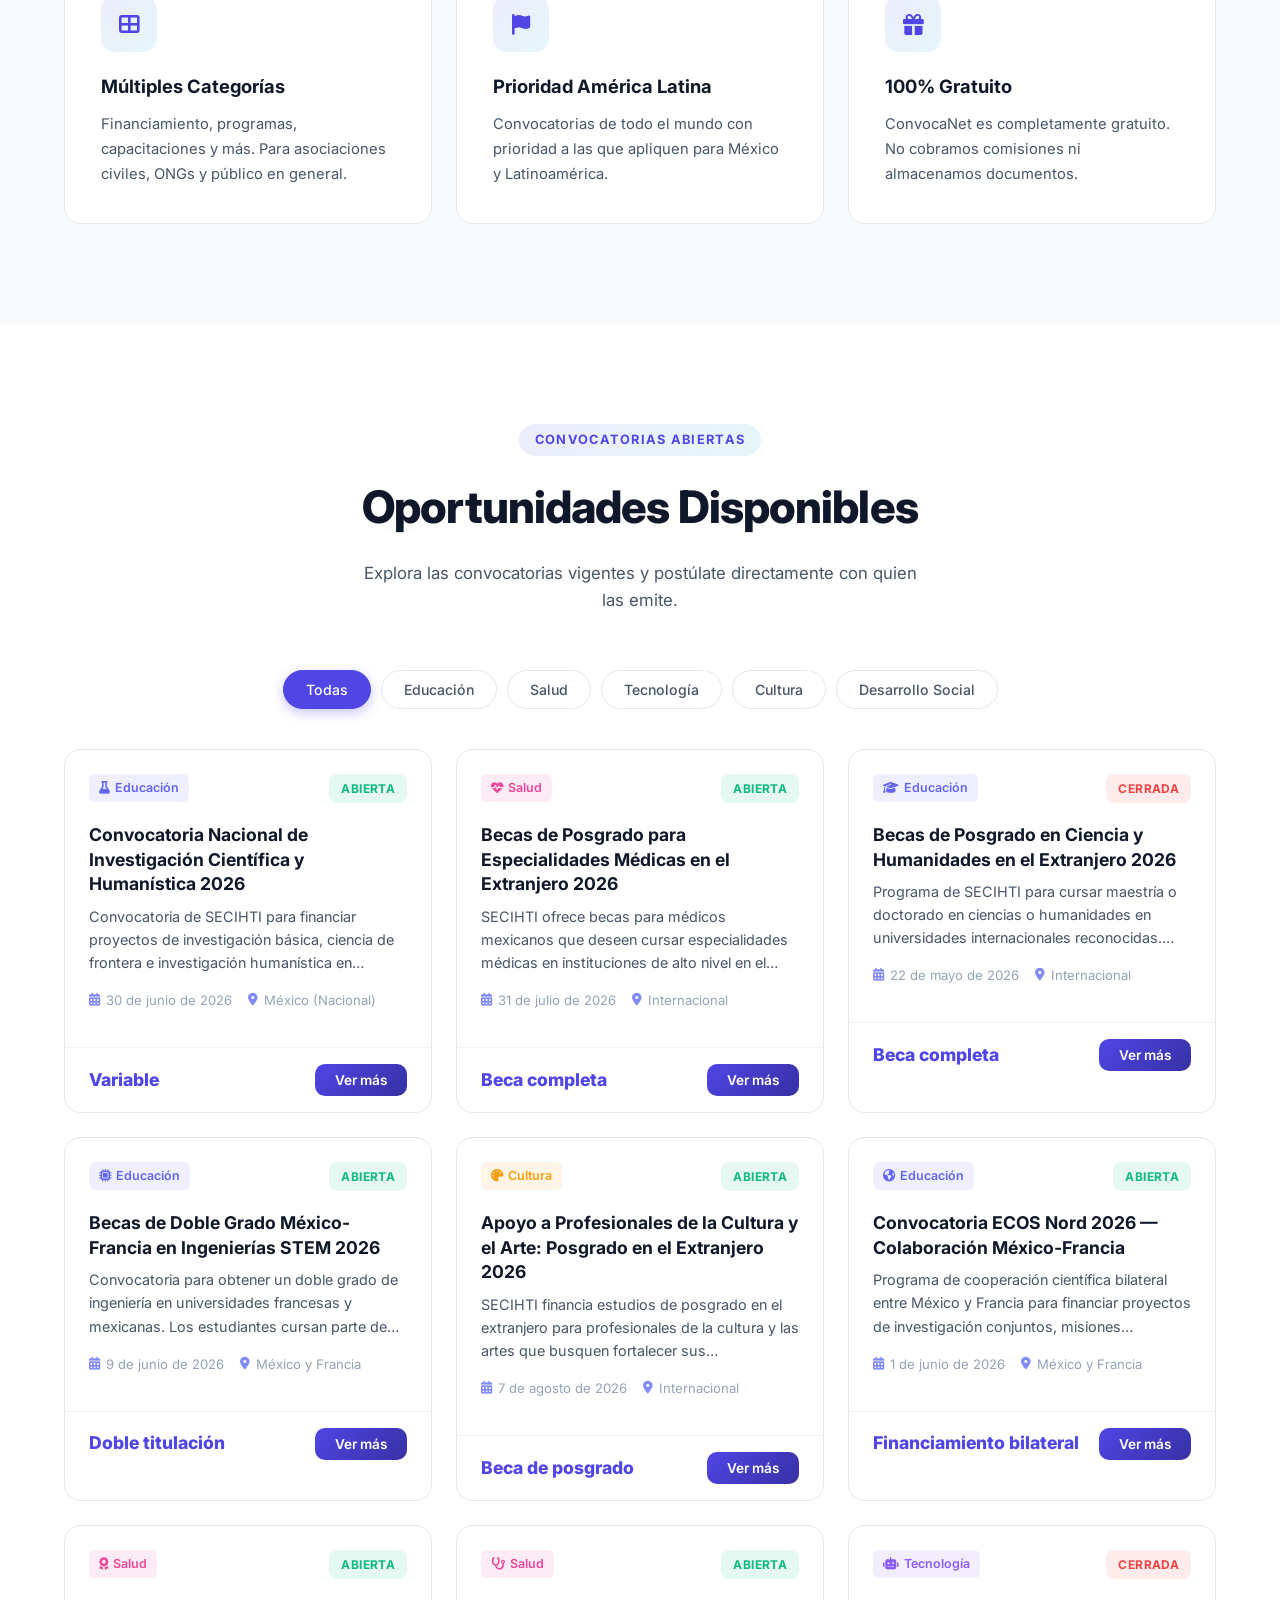
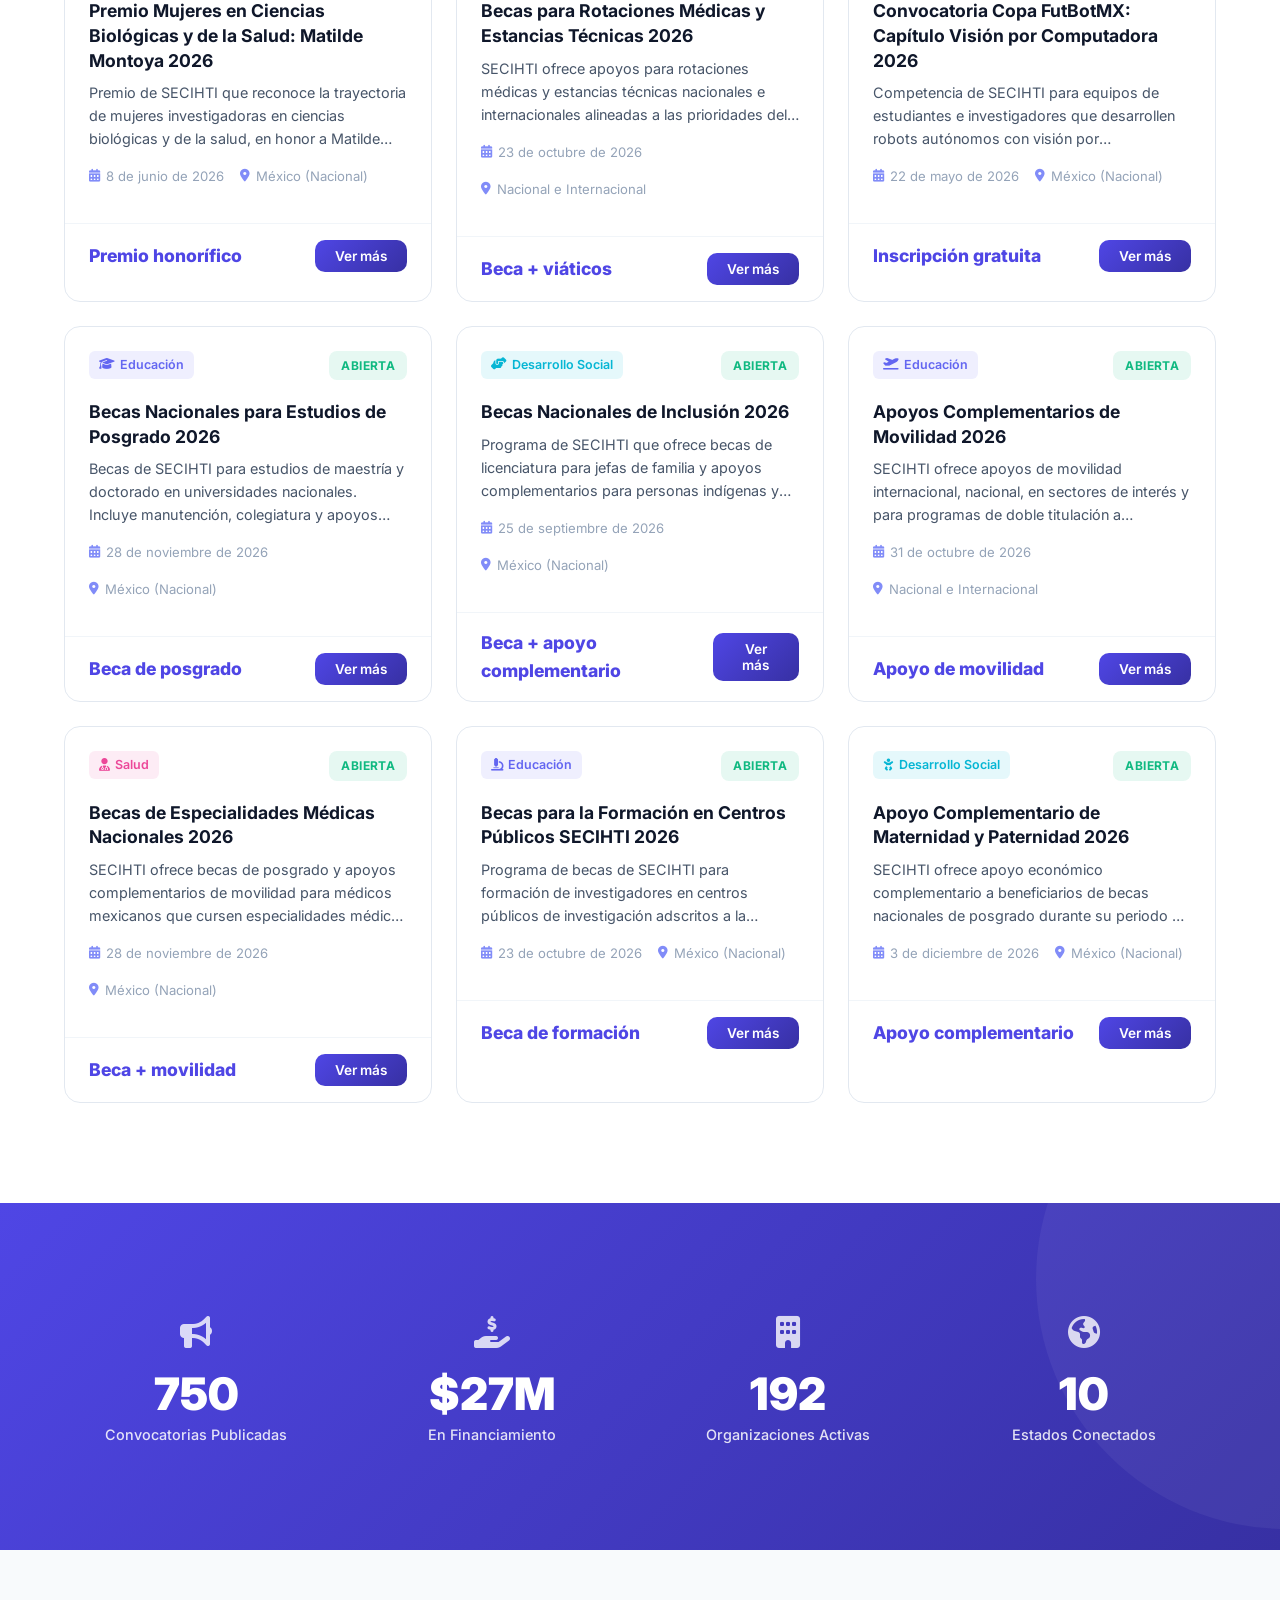
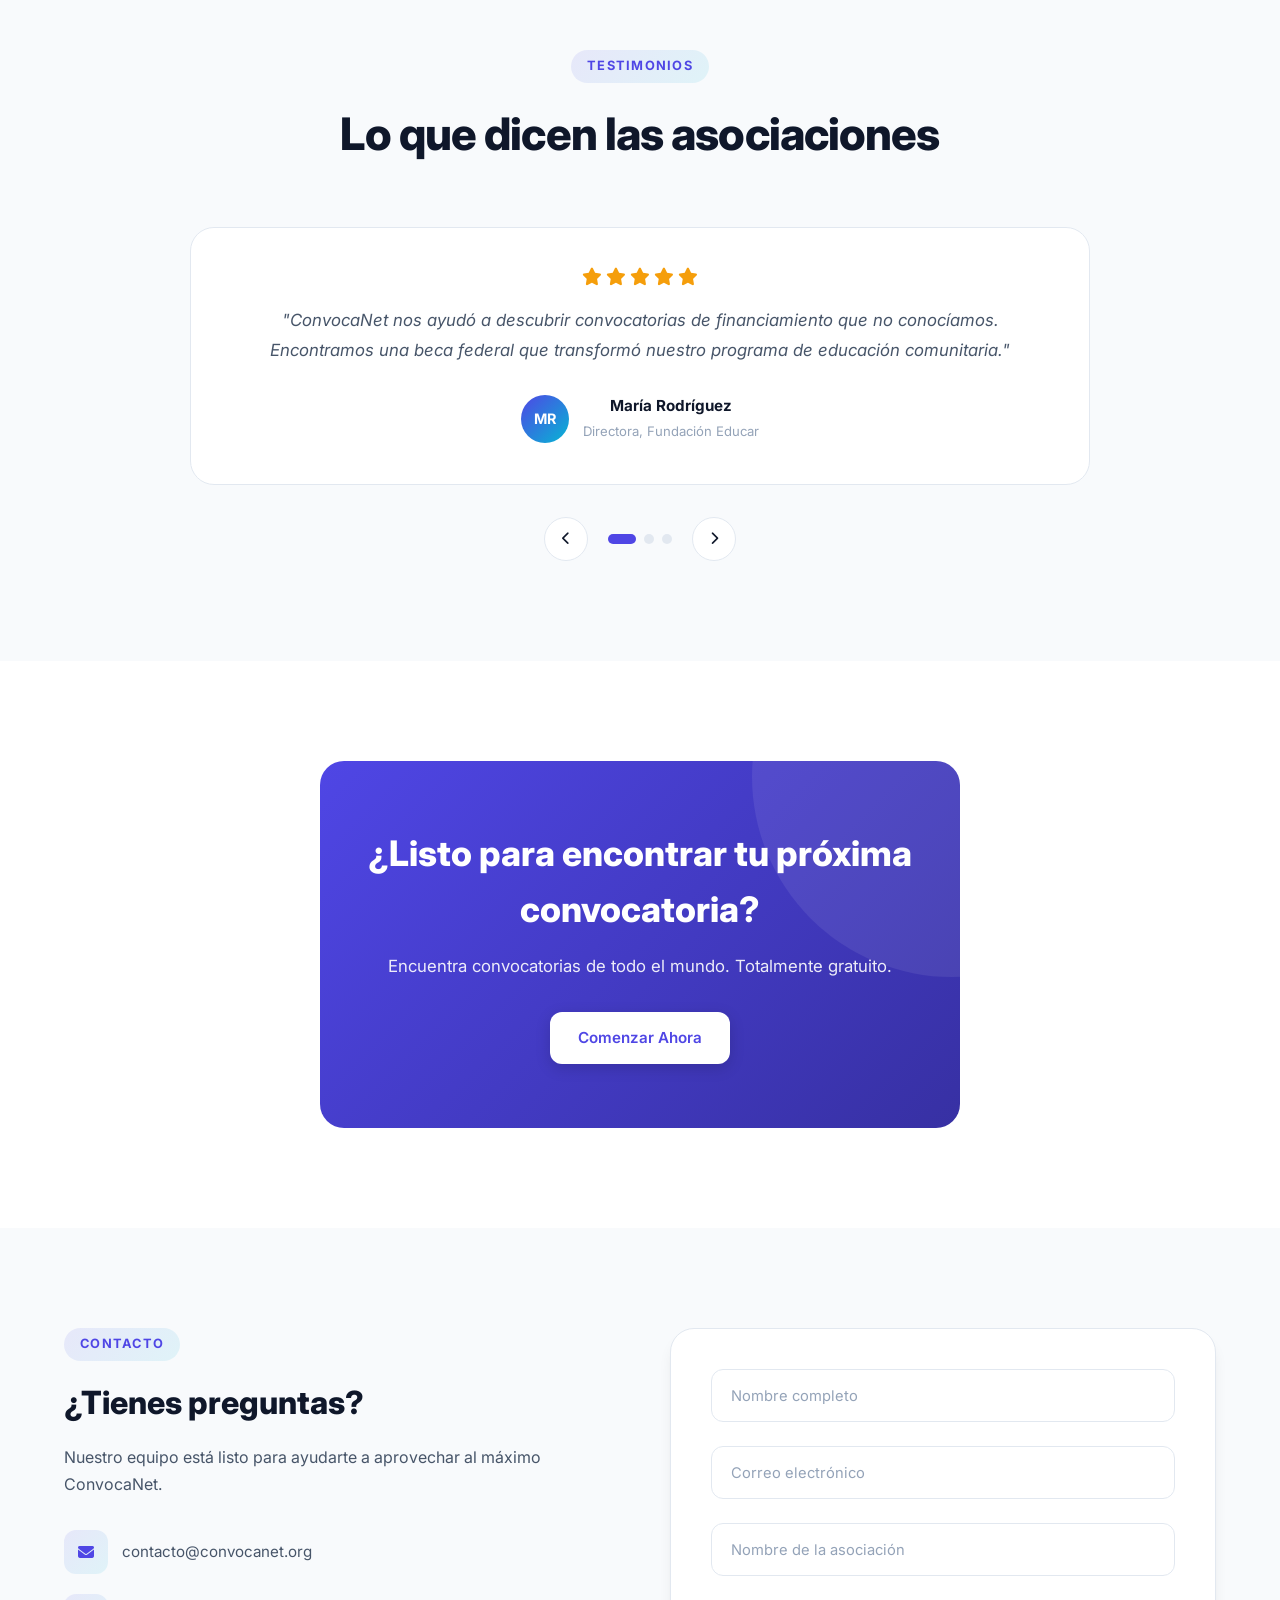
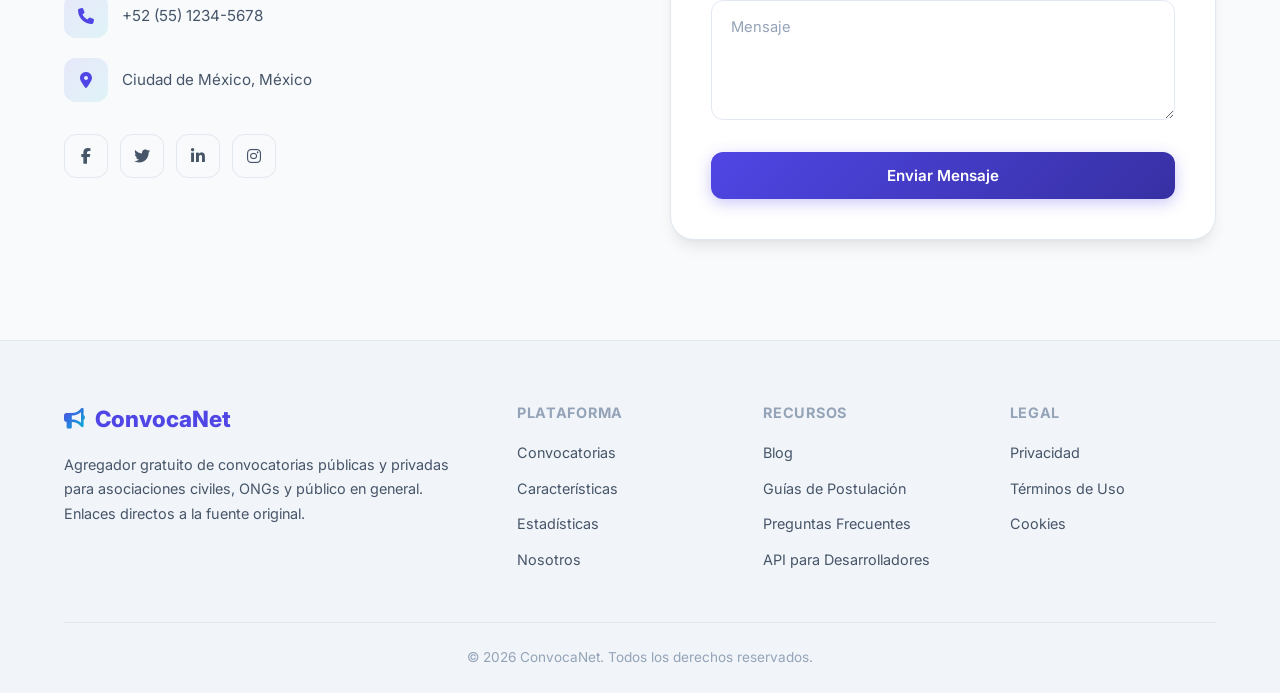
==== commit 12f399a9: "feat: admin panel, user convocatorias browser, viewed tracking, landing auth buttons - Add user_view" ====
--- a/index.html
+++ b/index.html
@@ -26,6 +26,8 @@
                 <li><a href="#contacto" data-i18n="nav_contacto">Contacto</a></li>
             </ul>
             <div class="nav-controls">
+                <a href="convocanet/#/login" class="btn btn-outline btn-sm nav-auth-btn" data-i18n="nav_login">Iniciar Sesión</a>
+                <a href="convocanet/#/register" class="btn btn-primary btn-sm nav-auth-btn" data-i18n="nav_register">Registrarse</a>
                 <button class="lang-toggle" id="langToggle" title="Cambiar idioma">
                     <span class="lang-label">ES</span>
                     <i class="fas fa-globe"></i>
@@ -49,8 +51,8 @@
             <h1 data-i18n="hero_title">Conectando <span class="gradient-text">Asociaciones Civiles</span> con Oportunidades</h1>
             <p class="hero-subtitle" data-i18n="hero_subtitle">Encuentra convocatorias públicas y privadas de todo el mundo para asociaciones civiles, ONGs y público en general. Financiamiento, programas y capacitaciones con información clave y enlaces directos para postularte sin intermediarios.</p>
             <div class="hero-buttons">
-                <a href="#convocatorias" class="btn btn-primary" data-i18n="hero_btn_ver">Ver Convocatorias</a>
-                <a href="#nosotros" class="btn btn-outline" data-i18n="hero_btn_conocer">Conocer Más</a>
+                <a href="convocanet/#/register" class="btn btn-primary" data-i18n="hero_btn_register">Crear Cuenta Gratis</a>
+                <a href="#convocatorias" class="btn btn-outline" data-i18n="hero_btn_ver">Ver Convocatorias</a>
             </div>
             <div class="hero-stats">
                 <div class="hero-stat">
@@ -243,7 +245,7 @@
             <div class="cta-content">
                 <h2 data-i18n="cta_title">¿Listo para encontrar tu próxima convocatoria?</h2>
                 <p data-i18n="cta_subtitle">Encuentra convocatorias de todo el mundo. Totalmente gratuito.</p>
-                <a href="#contacto" class="btn btn-white" data-i18n="cta_btn">Comenzar Ahora</a>
+                <a href="convocanet/#/register" class="btn btn-white" data-i18n="cta_btn">Comenzar Ahora</a>
             </div>
         </div>
     </section>
--- a/styles.css
+++ b/styles.css
@@ -248,6 +248,17 @@
     background: var(--bg-tertiary);
 }
 
+.btn-sm {
+    padding: 8px 20px;
+    font-size: 0.85rem;
+    border-radius: 10px;
+}
+
+.nav-auth-btn {
+    text-decoration: none;
+    white-space: nowrap;
+}
+
 .btn-white {
     background: white;
     color: var(--primary);
@@ -681,6 +692,15 @@
     background: rgba(245,158,11,0.15);
 }
 
+.conv-badge.cerrada {
+    background: rgba(239,68,68,0.1);
+    color: #ef4444;
+}
+
+[data-theme="dark"] .conv-badge.cerrada {
+    background: rgba(239,68,68,0.15);
+}
+
 .conv-deadline {
     font-size: 0.8rem;
     color: var(--text-muted);
@@ -1373,6 +1393,10 @@
 }
 
 @media (max-width: 768px) {
+    .nav-auth-btn {
+        display: none;
+    }
+
     .nav-links {
         position: fixed;
         top: 72px;
@@ -1399,6 +1423,10 @@
         display: flex;
     }
 
+    .nav-auth-btn {
+        display: none;
+    }
+
     .features-grid {
         grid-template-columns: 1fr;
     }
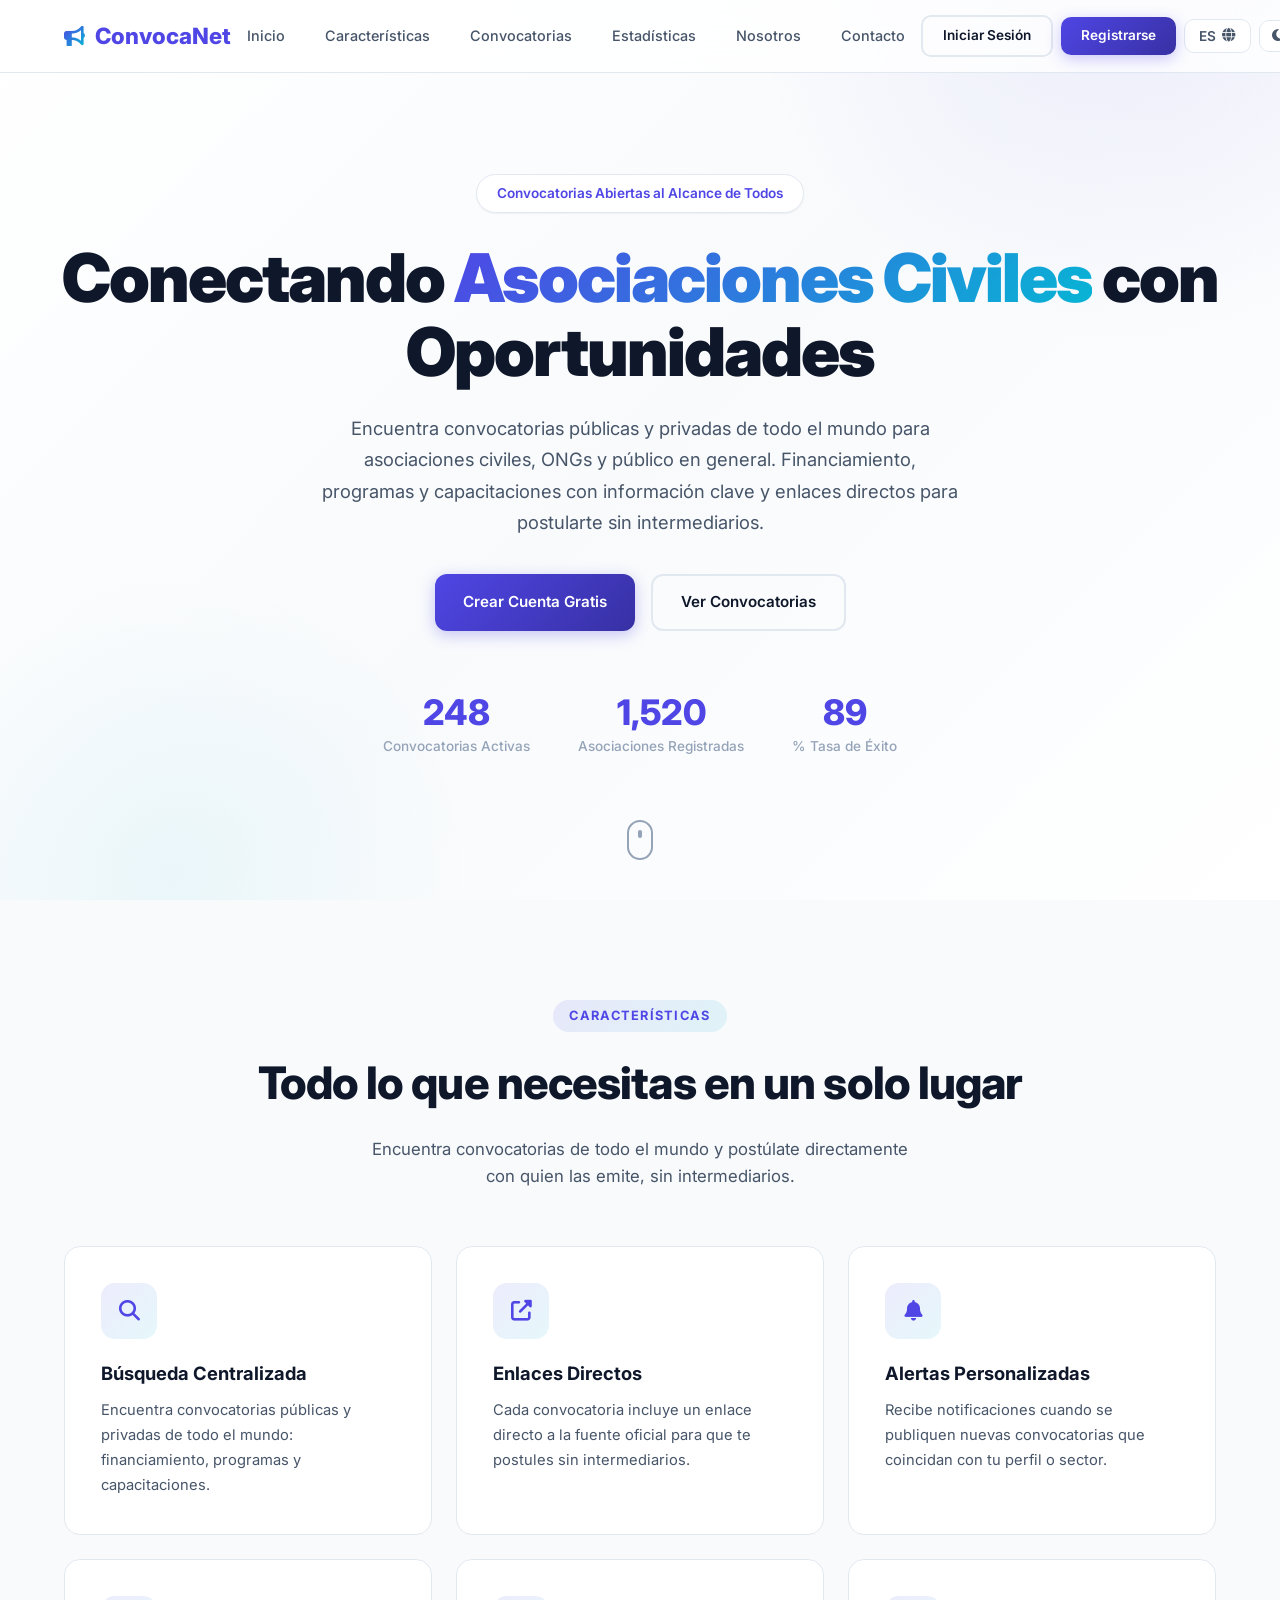
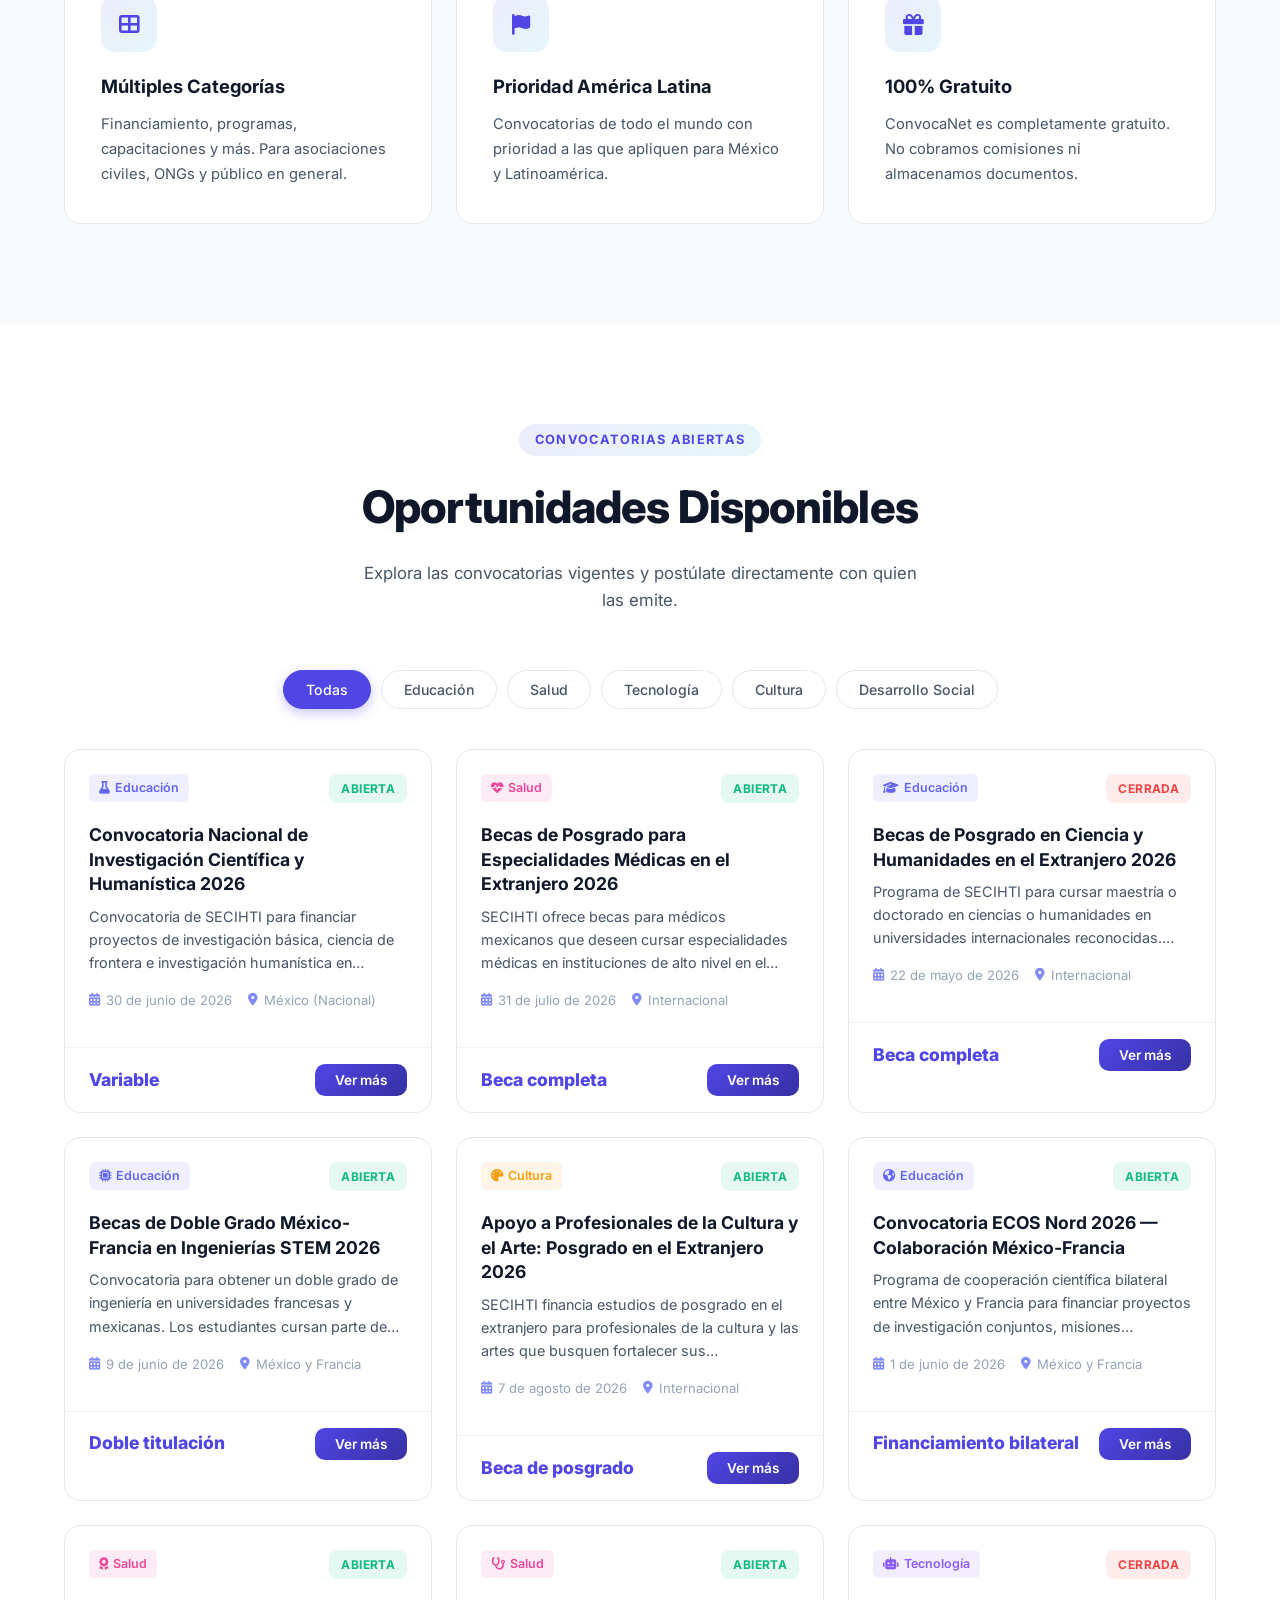
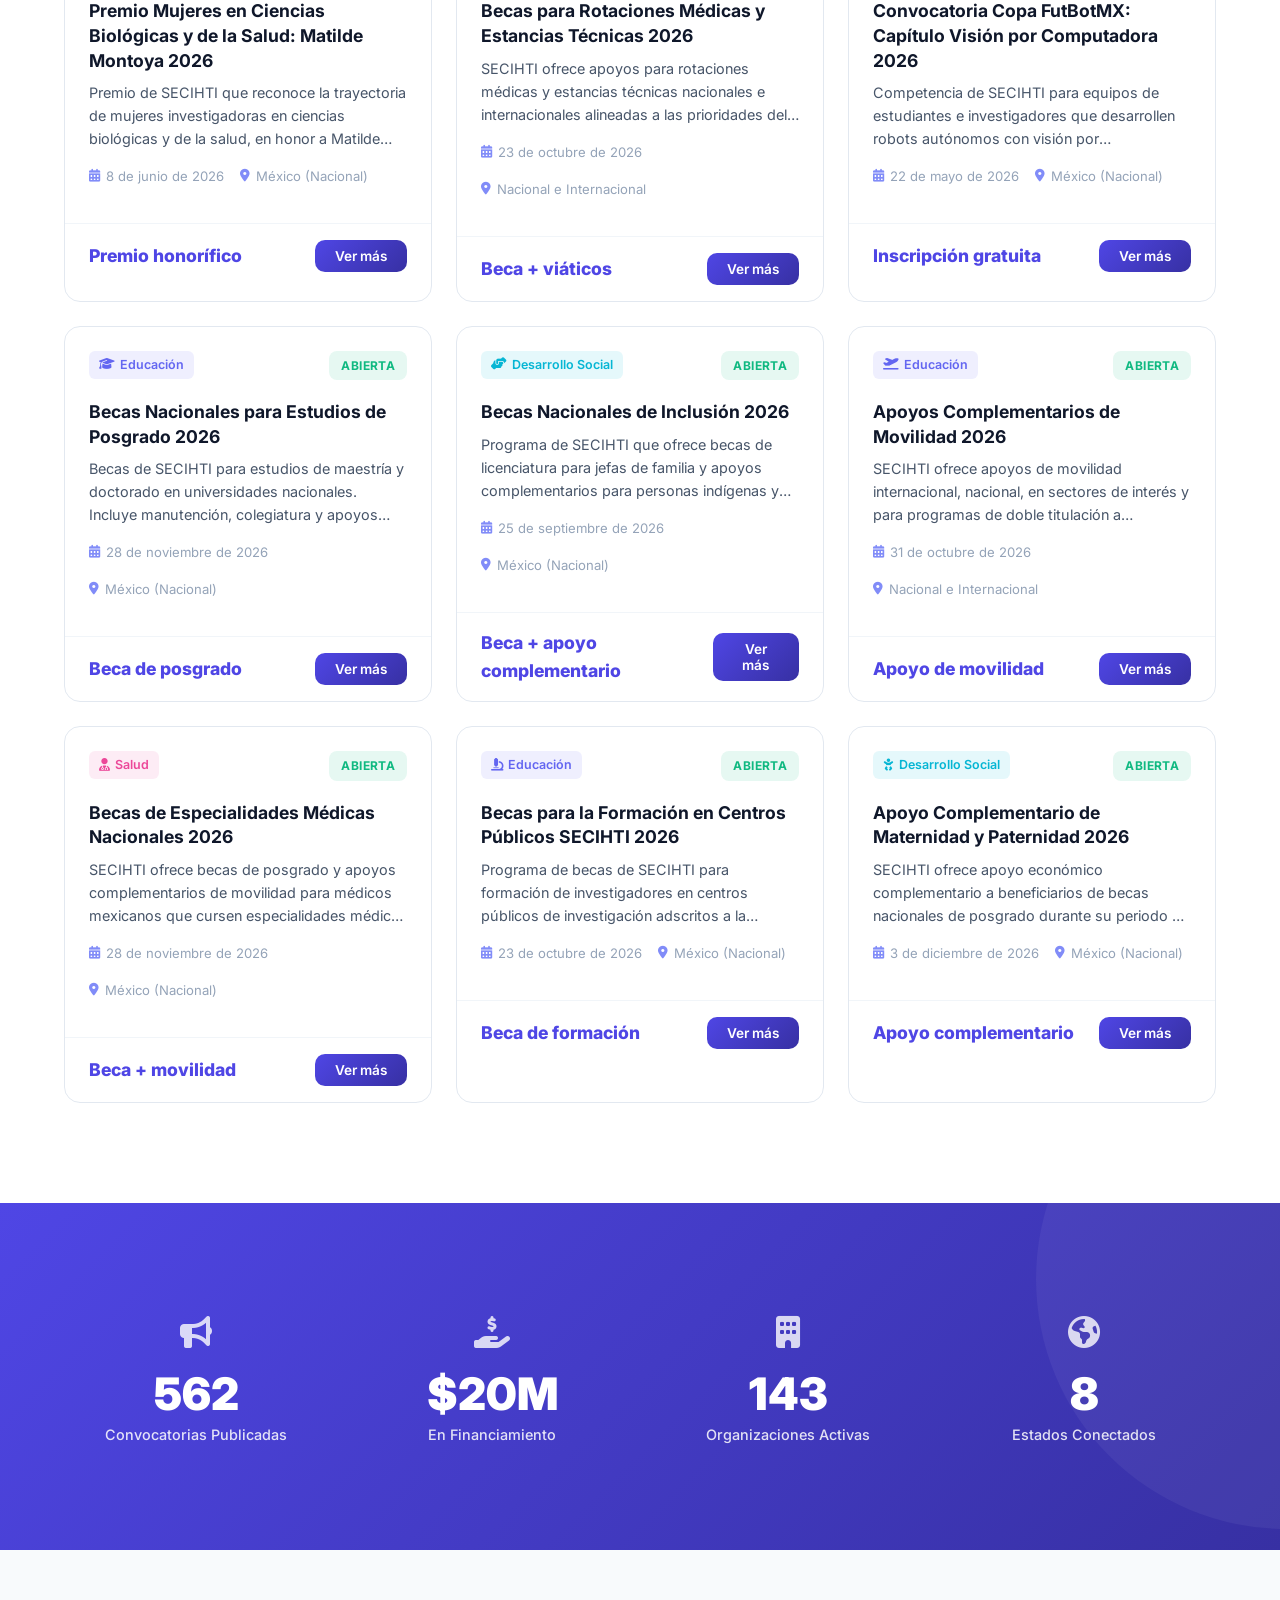
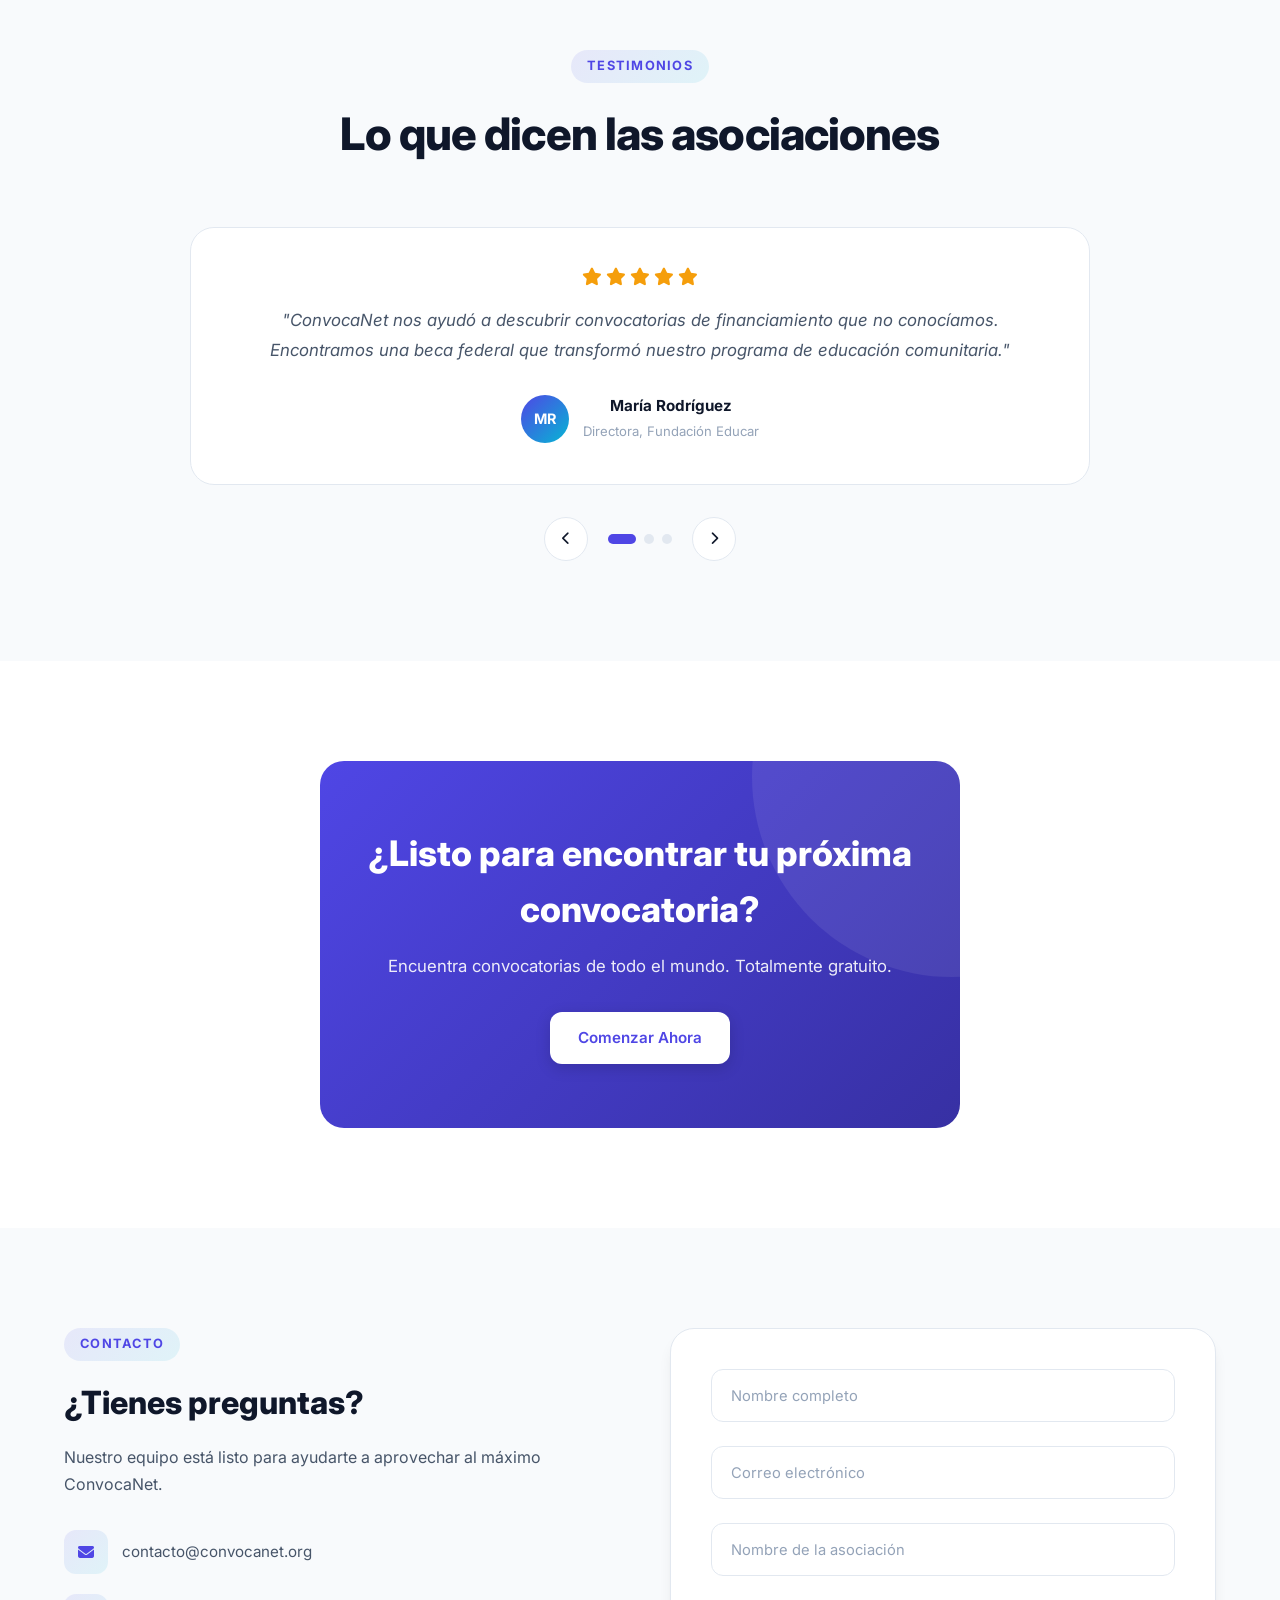
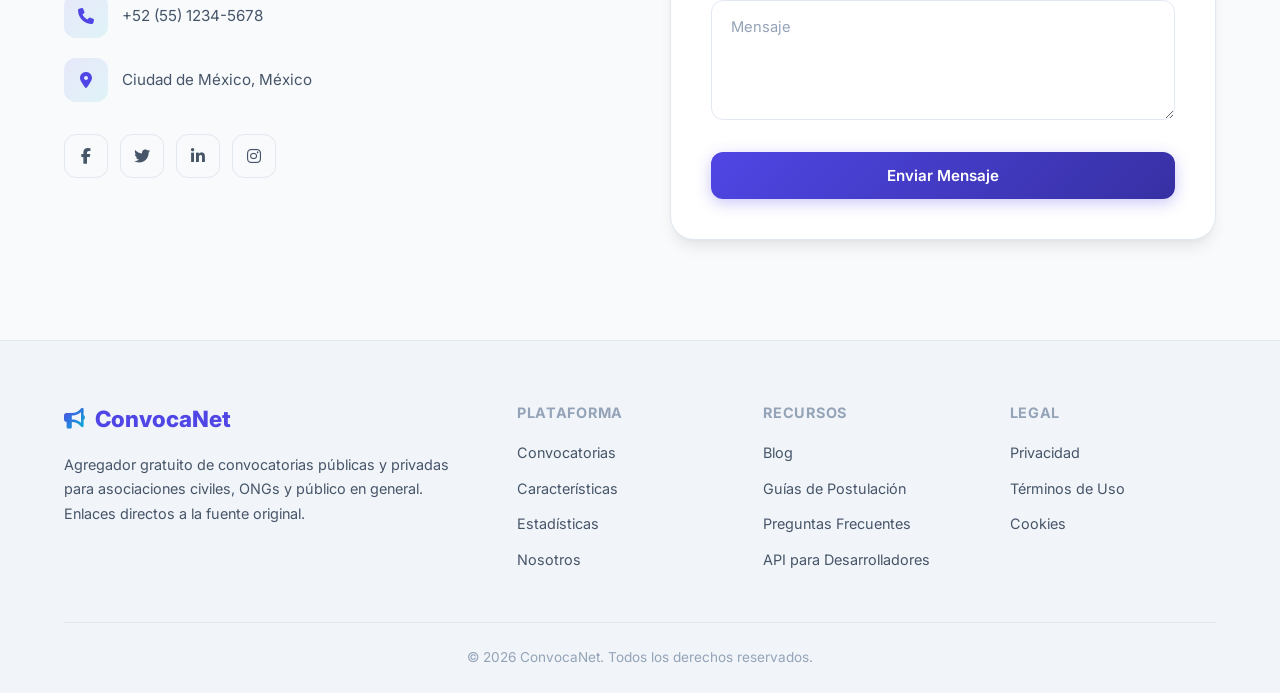
==== commit 75e066ea: "fix: update hero badge wording to "Convocatorias Abiertas al Alcance de Todos" Co-Authored-By: OpenC" ====
--- a/index.html
+++ b/index.html
@@ -3,7 +3,7 @@
 <head>
     <meta charset="UTF-8">
     <meta name="viewport" content="width=device-width, initial-scale=1.0">
-    <title>ConvocaNet - Agregador Gratuito de Convocatorias</title>
+    <title>ConvocaNet - Convocatorias Abiertas al Alcance de Todos</title>
     <link rel="stylesheet" href="styles.css">
     <link href="https://fonts.googleapis.com/css2?family=Inter:wght@300;400;500;600;700;800;900&display=swap" rel="stylesheet">
     <link rel="stylesheet" href="https://cdnjs.cloudflare.com/ajax/libs/font-awesome/6.5.0/css/all.min.css">
@@ -47,7 +47,7 @@
     <!-- Hero Section -->
     <section class="hero" id="inicio">
         <div class="container hero-content">
-            <div class="hero-badge" data-i18n="hero_badge">Agregador Gratuito de Convocatorias</div>
+            <div class="hero-badge" data-i18n="hero_badge">Convocatorias Abiertas al Alcance de Todos</div>
             <h1 data-i18n="hero_title">Conectando <span class="gradient-text">Asociaciones Civiles</span> con Oportunidades</h1>
             <p class="hero-subtitle" data-i18n="hero_subtitle">Encuentra convocatorias públicas y privadas de todo el mundo para asociaciones civiles, ONGs y público en general. Financiamiento, programas y capacitaciones con información clave y enlaces directos para postularte sin intermediarios.</p>
             <div class="hero-buttons">
